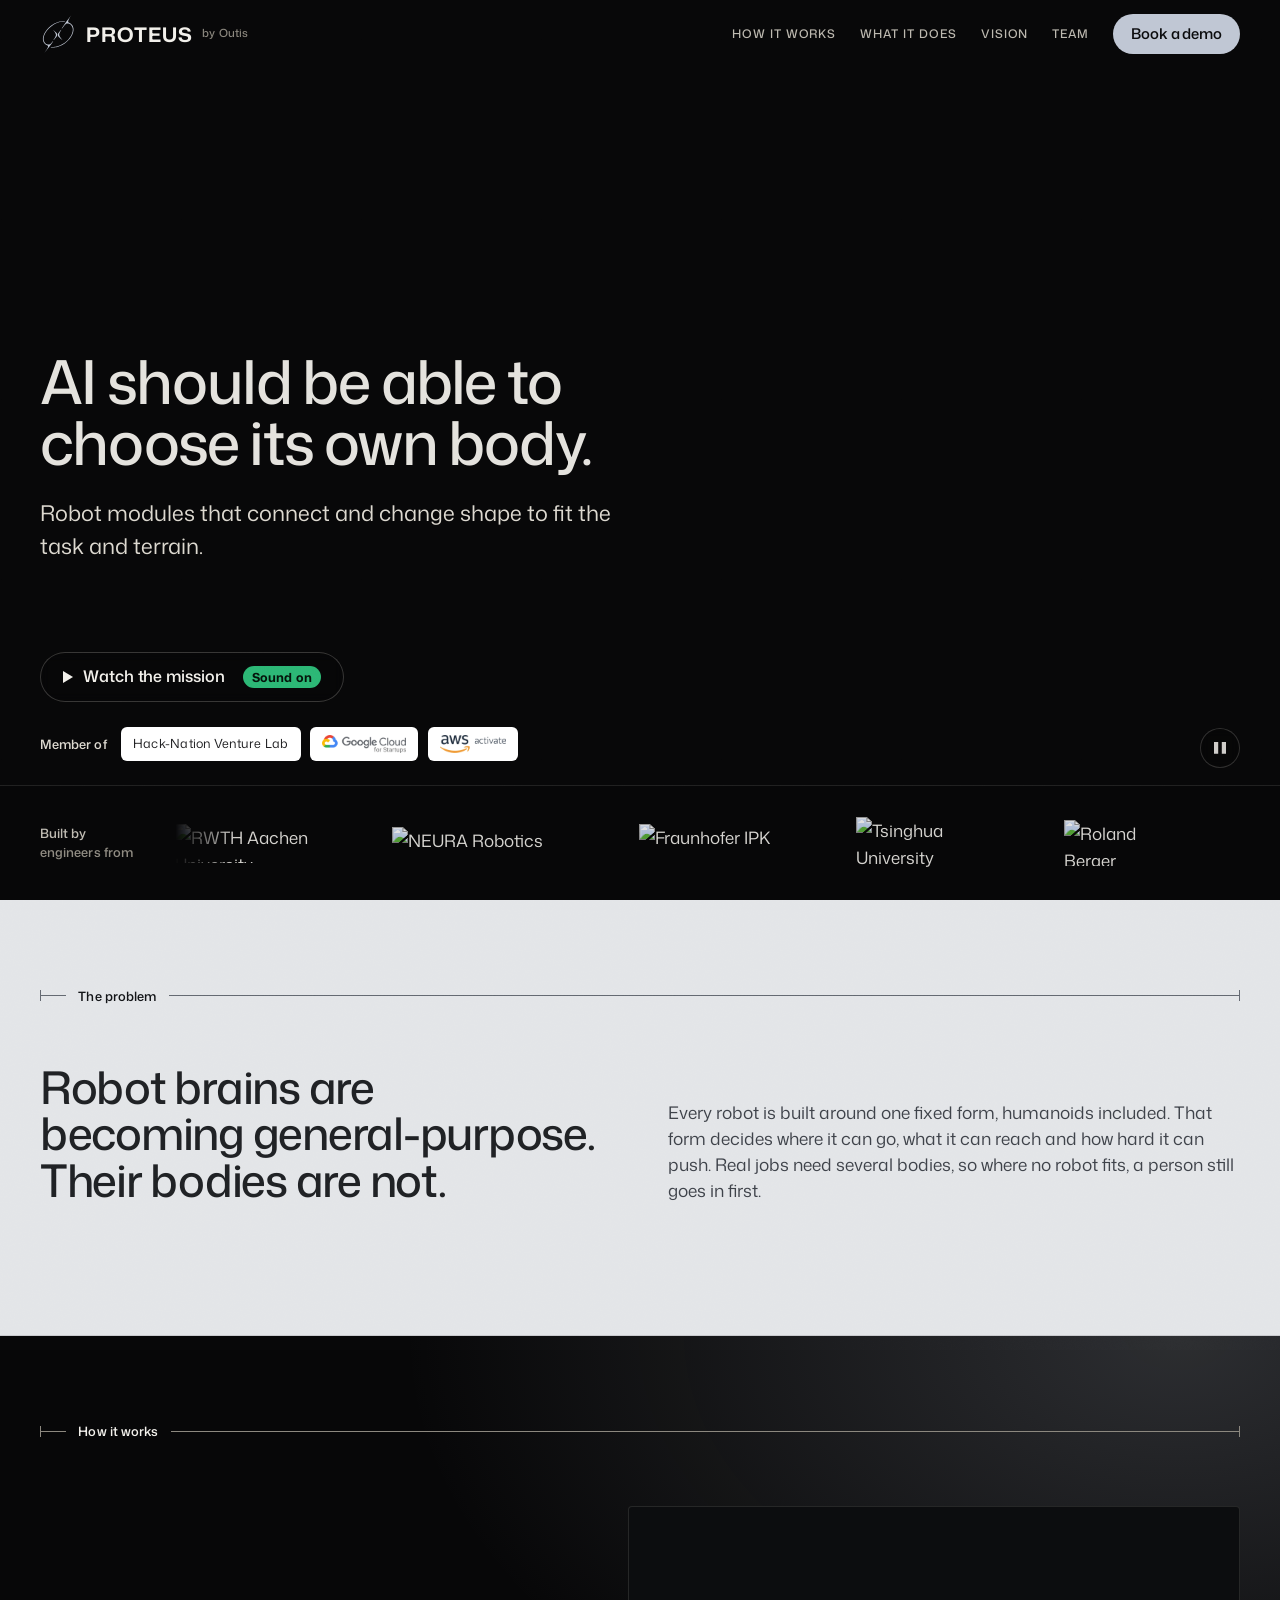
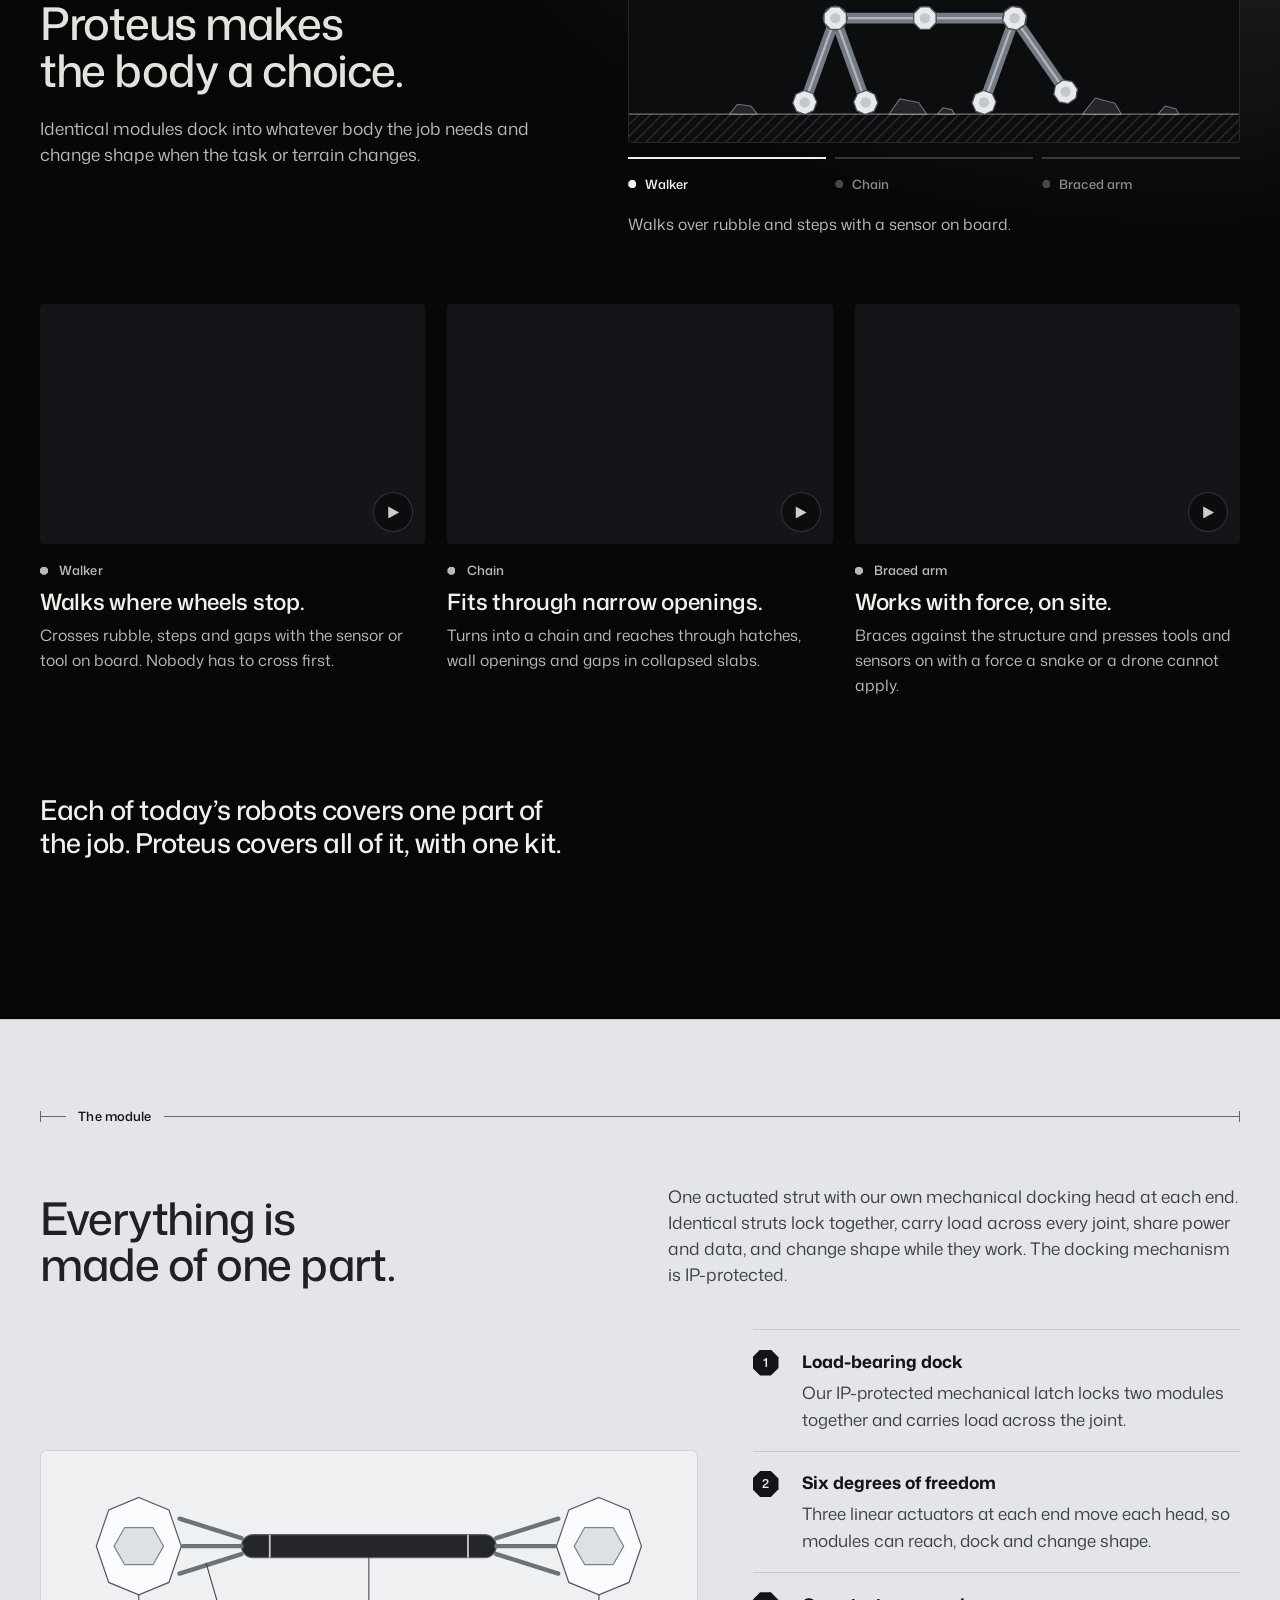
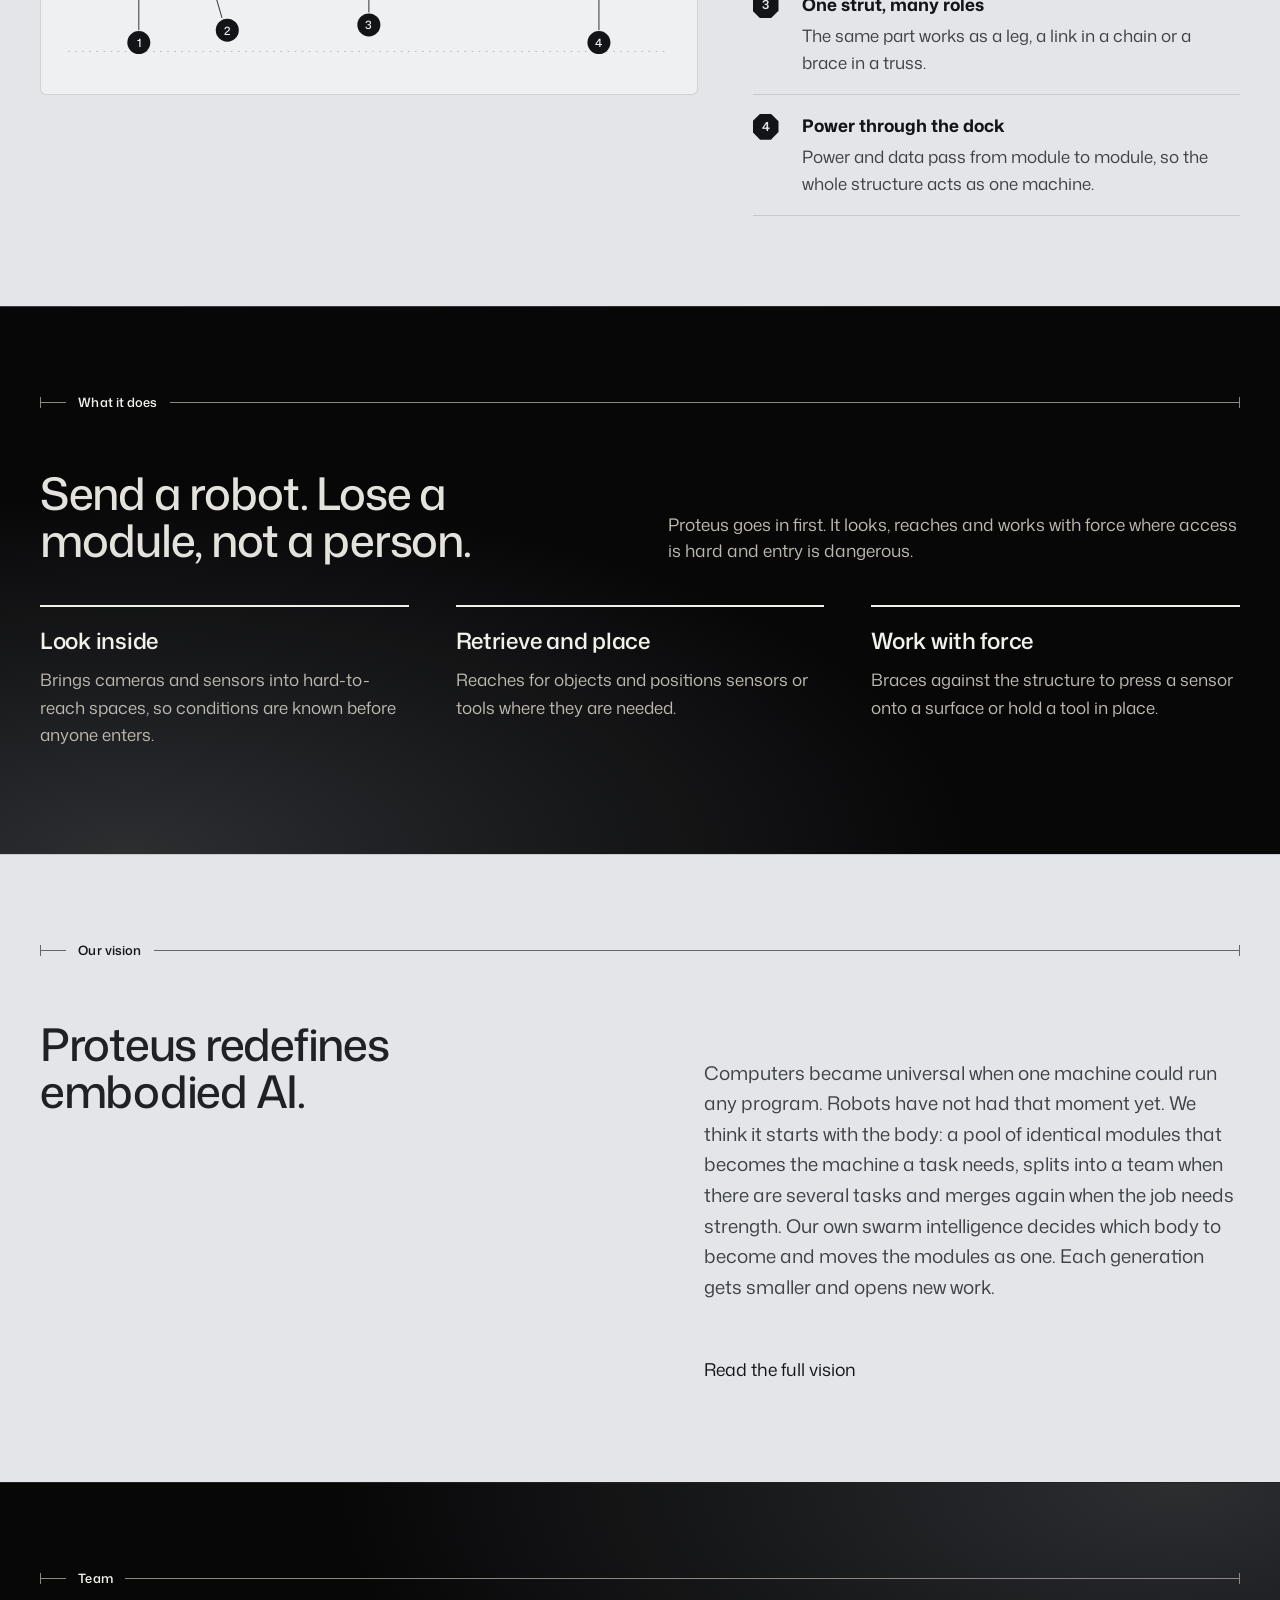
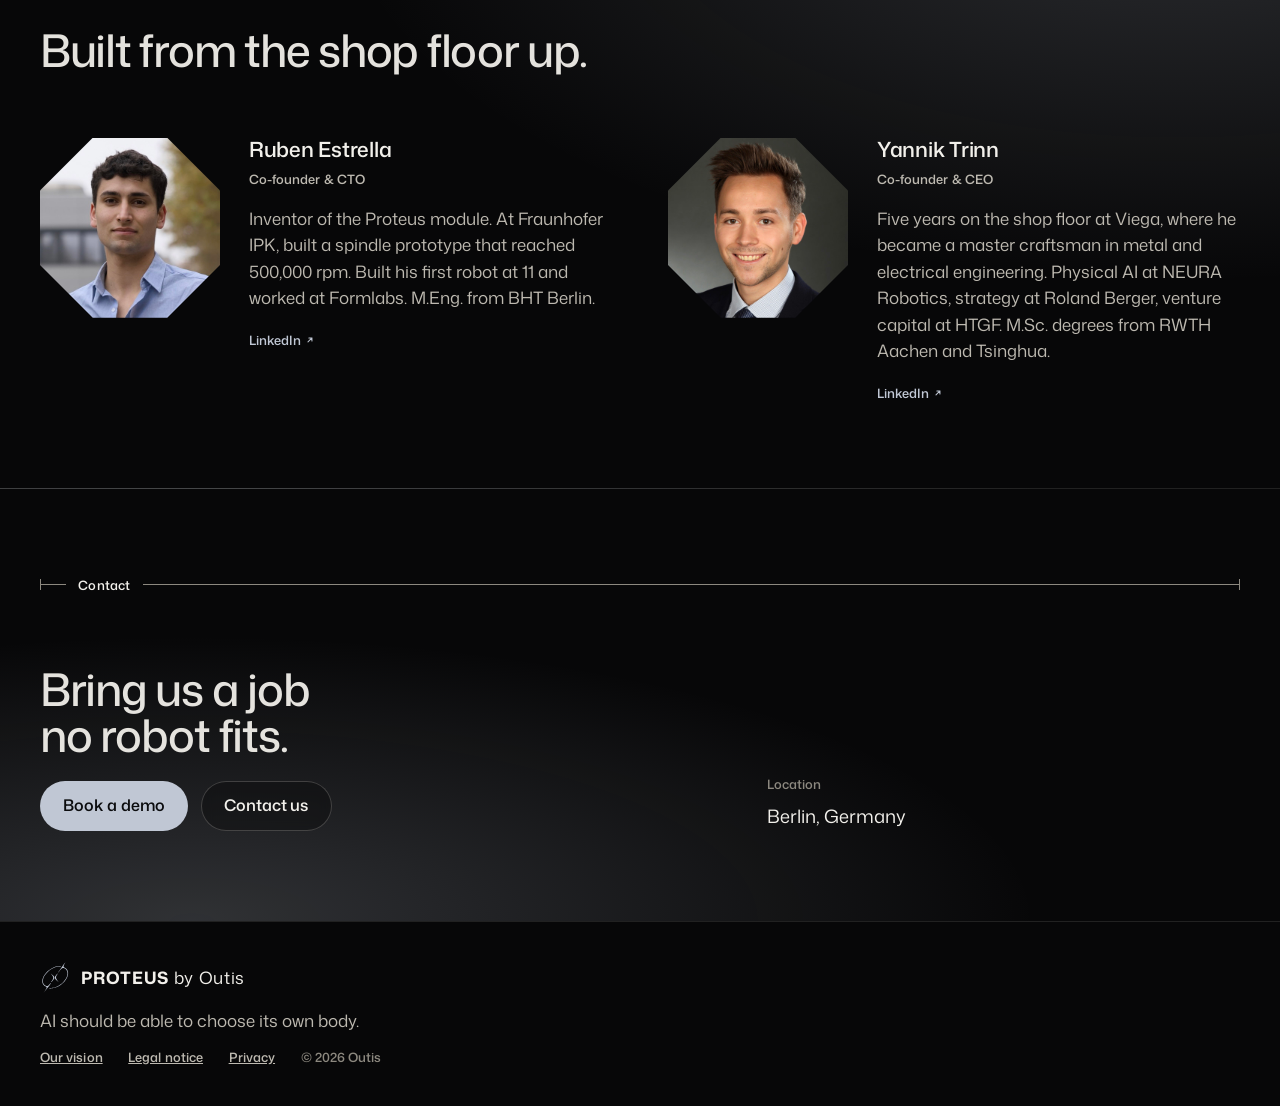
==== index.html @ 167e0a3a "Hero: "Member of" row with Hack-Nation Venture Lab, Google for Startups Cloud and AWS Activate Sits " ====
<!doctype html>
<html lang="en">
<head>
<meta charset="utf-8">
<meta name="viewport" content="width=device-width, initial-scale=1, viewport-fit=cover">
<title>Proteus by Outis – AI should be able to choose its own body</title>
<meta name="description" content="Robot modules that connect and change shape to fit the task and terrain. Designed and built in Berlin.">

<meta name="theme-color" content="#070708">
<meta property="og:type" content="website">
<meta property="og:site_name" content="Proteus by Outis">
<meta property="og:title" content="Proteus by Outis – AI should be able to choose its own body">
<meta property="og:description" content="Robot modules that connect and change shape to fit the task and terrain. Designed and built in Berlin.">
<link rel="canonical" href="https://outis-robotics.com/">
<meta property="og:url" content="https://outis-robotics.com/">
<meta property="og:image" content="https://outis-robotics.com/assets/img/og.jpg?v=9">
<meta property="og:image:width" content="1200">
<meta property="og:image:height" content="630">
<meta property="og:image:alt" content="Proteus by Outis: AI should be able to choose its own body. Robot modules that connect and change shape to fit the task and terrain.">
<meta name="twitter:card" content="summary_large_image">
<link rel="icon" href="assets/img/favicon.svg" type="image/svg+xml">
<link rel="icon" href="assets/img/favicon-32.png" sizes="32x32" type="image/png">
<link rel="apple-touch-icon" href="assets/img/apple-touch-icon.png">
<link rel="shortcut icon" href="assets/img/favicon.ico">
<link rel="preload" href="assets/fonts/mona-sans-latin-standard-normal.woff2" as="font" type="font/woff2" crossorigin>
<link rel="preload" href="assets/media/v9-hero-1600.jpg" as="image" fetchpriority="high">
<link rel="stylesheet" href="assets/css/site.css?v=45">
<link rel="stylesheet" href="assets/css/vision.css?v=10">
<script>document.documentElement.classList.add('js');</script>
</head>
<body>
<a class="skip" href="#main">Skip to content</a>

<header class="nav" data-nav>
  <div class="wrap nav__inner">
    <a class="brand" href="#top" aria-label="Proteus by Outis, back to top">
      <svg class="brand__mark" viewBox="60 30 560 630" aria-hidden="true"><path d="M 387 282 L 381 286 L 345 332 L 340 342 L 338 349 L 338 366 L 343 379 L 349 388 L 357 397 L 378 416 L 412 442 L 387 413 L 373 393 L 363 374 L 359 361 L 359 346 L 363 332 L 372 313 L 394 280 Z M 261 280 L 286 311 L 296 327 L 304 344 L 307 357 L 306 369 L 300 386 L 286 411 L 267 439 L 269 439 L 277 436 L 317 388 L 322 380 L 327 368 L 328 352 L 326 344 L 321 334 L 310 321 Z M 453 139 L 420 139 L 419 140 L 410 140 L 409 141 L 389 143 L 355 151 L 312 167 L 276 185 L 240 208 L 219 224 L 192 248 L 164 278 L 153 292 L 136 317 L 121 345 L 108 380 L 105 397 L 104 398 L 103 415 L 102 416 L 102 429 L 103 430 L 104 445 L 112 470 L 124 490 L 141 507 L 150 513 L 176 526 L 182 533 L 183 536 L 183 546 L 177 562 L 170 573 L 167 580 L 152 602 L 151 605 L 125 640 L 142 621 L 206 543 L 230 511 L 265 460 L 265 459 L 262 461 L 254 463 L 239 482 L 220 501 L 213 506 L 198 512 L 181 512 L 165 507 L 154 501 L 145 494 L 133 481 L 126 470 L 118 451 L 115 438 L 115 432 L 114 431 L 114 410 L 115 409 L 115 401 L 116 400 L 118 386 L 126 361 L 139 333 L 151 313 L 174 282 L 200 254 L 233 225 L 275 196 L 313 176 L 355 160 L 383 153 L 388 153 L 401 150 L 419 149 L 420 148 L 443 148 Z M 551 47 L 520 86 L 518 90 L 507 103 L 478 142 L 397 259 L 408 255 L 426 230 L 447 204 L 460 191 L 475 181 L 485 178 L 500 178 L 516 183 L 530 191 L 542 201 L 553 214 L 564 233 L 571 256 L 572 271 L 573 272 L 573 282 L 572 283 L 572 293 L 571 294 L 570 306 L 562 334 L 556 349 L 545 371 L 534 389 L 511 420 L 499 434 L 478 455 L 461 470 L 440 486 L 419 500 L 398 512 L 368 526 L 330 539 L 304 545 L 292 546 L 291 547 L 283 547 L 282 548 L 270 548 L 269 549 L 236 548 L 228 553 L 224 557 L 265 558 L 266 557 L 279 557 L 280 556 L 296 555 L 307 552 L 312 552 L 352 541 L 355 539 L 360 538 L 380 530 L 407 517 L 446 493 L 478 468 L 514 432 L 528 415 L 547 388 L 559 367 L 559 365 L 561 363 L 562 359 L 568 348 L 579 317 L 579 313 L 583 298 L 583 291 L 584 290 L 584 261 L 583 260 L 583 253 L 577 231 L 570 216 L 563 205 L 546 187 L 538 181 L 508 165 L 501 155 L 500 146 L 505 127 L 519 97 L 537 67 Z" fill="currentColor" fill-rule="evenodd"/></svg>
      <span class="brand__word">Proteus</span><span class="brand__by">by Outis</span>
    </a>
    <nav class="nav__links" id="menu" aria-label="Main">
      <a href="#shift">How it works</a>
      <a href="#first-job">What it does</a>
      <a href="#vision">Vision</a>
      <a href="#team">Team</a>
    </nav>
    <a class="btn btn--accent btn--small nav__cta" href="mailto:yannik.trinn@outis-robotics.com?subject=Demo%20request%20%E2%80%93%20Proteus">Book a demo</a>
    <button class="nav__toggle" type="button" aria-expanded="false" aria-controls="menu" data-menu-toggle>
      <span class="sr">Menu</span><span class="nav__bars" aria-hidden="true"></span>
    </button>
  </div>
</header>

<main id="main">

<!-- HERO -->
<section class="hero" id="top" aria-labelledby="hero-title">
  <div class="hero__media">
    <video class="hero__video" data-hero autoplay muted loop playsinline preload="auto" poster="assets/media/v9-hero-1600.jpg" aria-label="Simulation: a heap of identical robot modules crawls apart and docks into a walker, bridges a ravine, lowers a chain through a gap into a cellar, checks a column and walks back.">
      <source src="assets/media/v9-hero-960.mp4" type="video/mp4" media="(max-width: 900px)">
      <source src="assets/media/v9-hero-1600.mp4" type="video/mp4">
    </video>
    <div class="hero__shade" aria-hidden="true"></div>
  </div>
  <div class="wrap hero__content">
    <h1 id="hero-title" class="display hero__title">AI should be able to choose its own body.</h1>
    <p class="lead hero__lead">Robot modules that connect and change shape to fit the task and terrain.</p>
    <div class="hero__actions hero__actions--film">
      <a class="btn btn--ghost" href="#film" data-play-film><span class="btn__play" aria-hidden="true"></span>Watch the mission <span class="btn__sound">Sound on</span></a>
    </div>
    <div class="hero__programs">
      <span class="hero__programs-label mono">Member of</span>
      <span class="foot__badge foot__badge--text">Hack-Nation Venture Lab</span>
      <span class="foot__badge"><img src="assets/logos/google-for-startups-cloud.png" alt="Google for Startups Cloud Program" width="446" height="96" decoding="async"></span>
      <span class="foot__badge"><img src="assets/logos/aws-activate.png" alt="AWS Activate" width="355" height="96" decoding="async"></span>
    </div>
  </div>
  <div class="hero__foot wrap">
    <button class="media-toggle media-toggle--hero" type="button" data-toggle-for="hero" aria-label="Pause background video"><span aria-hidden="true"></span></button>
  </div>
  <div class="logos" role="region" aria-labelledby="logos-title">
    <div class="wrap logos__inner">
    <p class="logos__label mono" id="logos-title">Built by<span>engineers from</span></p>
    <div class="logos__viewport">
      <ul class="logos__track">
        <li><img src="assets/logos/rwth.png" alt="RWTH Aachen University" width="355" height="96" style="--h:39px" decoding="async"></li>
        <li><img src="assets/logos/neura.png" alt="NEURA Robotics" width="519" height="96" style="--h:32px" decoding="async"></li>
        <li><img src="assets/logos/fraunhofer-ipk.png" alt="Fraunhofer IPK" width="352" height="96" style="--h:39px" decoding="async"></li>
        <li><img src="assets/logos/tsinghua.png" alt="Tsinghua University" width="245" height="96" style="--h:53px" decoding="async"></li>
        <li><img src="assets/logos/roland-berger.png" alt="Roland Berger" width="202" height="96" style="--h:46px" decoding="async"></li>
        <li><img src="assets/logos/viega.png" alt="Viega" width="235" height="96" style="--h:38px" decoding="async"></li>
        <li><img src="assets/logos/htgf.png" alt="HTGF" width="177" height="56" style="--h:26px" decoding="async"></li>
        <li><img src="assets/logos/bht.png" alt="Berliner Hochschule für Technik" width="276" height="96" style="--h:45px" decoding="async"></li>
        <li><img src="assets/logos/formlabs.png" alt="Formlabs" width="459" height="69" style="--h:26px" decoding="async"></li>
        <li><img src="assets/logos/hkust.png" alt="HKUST" width="306" height="96" style="--h:49px" decoding="async"></li>
        <li><img src="assets/logos/rwth-wzl.png" alt="WZL of RWTH Aachen University" width="520" height="73" style="--h:28px" decoding="async"></li>
      </ul>
      <ul class="logos__track" aria-hidden="true">
        <li><img src="assets/logos/rwth.png" alt="" width="355" height="96" style="--h:39px" decoding="async"></li>
        <li><img src="assets/logos/neura.png" alt="" width="519" height="96" style="--h:32px" decoding="async"></li>
        <li><img src="assets/logos/fraunhofer-ipk.png" alt="" width="352" height="96" style="--h:39px" decoding="async"></li>
        <li><img src="assets/logos/tsinghua.png" alt="" width="245" height="96" style="--h:53px" decoding="async"></li>
        <li><img src="assets/logos/roland-berger.png" alt="" width="202" height="96" style="--h:46px" decoding="async"></li>
        <li><img src="assets/logos/viega.png" alt="" width="235" height="96" style="--h:38px" decoding="async"></li>
        <li><img src="assets/logos/htgf.png" alt="" width="177" height="56" style="--h:26px" decoding="async"></li>
        <li><img src="assets/logos/bht.png" alt="" width="276" height="96" style="--h:45px" decoding="async"></li>
        <li><img src="assets/logos/formlabs.png" alt="" width="459" height="69" style="--h:26px" decoding="async"></li>
        <li><img src="assets/logos/hkust.png" alt="" width="306" height="96" style="--h:49px" decoding="async"></li>
        <li><img src="assets/logos/rwth-wzl.png" alt="" width="520" height="73" style="--h:28px" decoding="async"></li>
      </ul>
    </div>
  </div>
  </div>
</section>

<!-- PROBLEM -->
<section class="stakes paper" id="problem" aria-labelledby="stakes-title">
  <div class="wrap section-head section-head--split" data-reveal>
    <p class="section-rule"><span>The problem</span></p>
    <div>
      <h2 id="stakes-title" class="h2">Robot brains are becoming <span class="nw">general-purpose.</span><br>Their bodies are not.</h2>
    </div>
    <p class="lead">Every robot is built around one fixed form, humanoids included. That form decides where it can go, what it can reach and how hard it can push. Real jobs need several bodies, so where no robot fits, a person still goes in first.</p>
  </div>
</section>

<!-- SHIFT -->
<section class="mission" id="shift" aria-labelledby="shift-title">
  <span id="mission" aria-hidden="true"></span>
  <div class="wrap section-head shift-head">
    <p class="section-rule"><span>How it works</span></p>
    <div class="shift-head__text">
      <h2 id="shift-title" class="h2 h2--key">Proteus makes the body a choice.</h2>
      <p class="lead">Identical modules dock into whatever body the job needs and change shape when the task or terrain changes.</p>
    </div>
    <figure class="morph" data-morph aria-labelledby="morph-caption">
      <svg class="morph__svg" viewBox="0 0 680 262" role="img" aria-label="Six identical modules redrawn as a walker, a chain or a braced arm">
        <defs>
          <pattern id="morph-hatch" width="9" height="9" patternUnits="userSpaceOnUse" patternTransform="rotate(45)"><rect width="1.4" height="9" class="morph__hatchline"/></pattern>
        </defs>
        <rect class="morph__hatch" x="0" y="231" width="680" height="31" fill="url(#morph-hatch)"/>
        <path class="morph__ground" d="M0 231H680"/>
        <g class="morph__env is-on" data-env="0">
          <path class="morph__rubble" d="M112 231l9-11 15 2 7 9Z M290 231l12-17 21 4 9 13Z M344 231l6-7 10 2 3 5Z M506 231l14-18 22 6 7 12Z M590 231l8-9 12 3 3 6Z"/>
        </g>
        <g class="morph__env" data-env="1">
          <rect class="morph__mass" x="250" y="168" width="430" height="22"/>
          <rect class="morph__hatch" x="250" y="168" width="430" height="22" fill="url(#morph-hatch)"/>
          <path class="morph__edge" d="M680 168H250V190H680"/>
        </g>
        <g class="morph__env" data-env="2">
          <rect class="morph__mass" x="110" y="0" width="381" height="18"/>
          <rect class="morph__hatch" x="110" y="0" width="381" height="18" fill="url(#morph-hatch)"/>
          <rect class="morph__mass" x="461" y="18" width="30" height="213"/>
          <rect class="morph__hatch" x="461" y="18" width="30" height="213" fill="url(#morph-hatch)"/>
          <path class="morph__edge" d="M110 18H461V231 M491 0V231"/>
          <path class="morph__crack" d="M461 58l10 12-6 9 11 13-7 10 9 13"/>
          <rect class="morph__sensor" x="443" y="122" width="18" height="19" rx="2"/>
        </g>
        <g class="morph__struts" data-struts></g>
        <g class="morph__heads" data-heads></g>
      </svg>
      <figcaption>
        <div class="morph__tabs" role="group" aria-label="Choose a body">
          <button class="morph__tab" type="button" data-shape="0" aria-pressed="true">Walker</button>
          <button class="morph__tab" type="button" data-shape="1" aria-pressed="false">Chain</button>
          <button class="morph__tab" type="button" data-shape="2" aria-pressed="false">Braced arm</button>
        </div>
        <p class="morph__caption" id="morph-caption" aria-live="polite">Walks over rubble and steps with a sensor on board.</p>
      </figcaption>
    </figure>
  </div>

      <div class="wrap phases">
    <article class="phase" data-reveal>
      <div class="phase__media"><video muted loop playsinline preload="none" poster="assets/media/v8-02-rubble.jpg" data-src="assets/media/v8-02-rubble.mp4" aria-label="Simulation: the walker carries the sensor over rubble."></video><button class="media-toggle" type="button" aria-label="Play or pause"><span aria-hidden="true"></span></button></div>
      <p class="phase__tag mono">Walker</p>
      <h3 class="phase__title">Walks where wheels stop.</h3>
      <p>Crosses rubble, steps and gaps with the sensor or tool on board. Nobody has to cross first.</p>
    </article>
    <article class="phase" data-reveal>
      <div class="phase__media"><video muted loop playsinline preload="none" poster="assets/media/v8-04-gap.jpg" data-src="assets/media/v8-04-gap.mp4" aria-label="Simulation: a chain of modules lowers the sensor through a narrow gap into the cellar."></video><button class="media-toggle" type="button" aria-label="Play or pause"><span aria-hidden="true"></span></button></div>
      <p class="phase__tag mono">Chain</p>
      <h3 class="phase__title">Fits through narrow openings.</h3>
      <p>Turns into a chain and reaches through hatches, wall openings and gaps in collapsed slabs.</p>
    </article>
    <article class="phase" data-reveal>
      <div class="phase__media"><video muted loop playsinline preload="none" poster="assets/media/v8-05-column.jpg" data-src="assets/media/v8-05-column.mp4" aria-label="Simulation: the chain braces into a triangle and presses the sensor onto a cracked column."></video><button class="media-toggle" type="button" aria-label="Play or pause"><span aria-hidden="true"></span></button></div>
      <p class="phase__tag mono">Braced arm</p>
      <h3 class="phase__title">Works with force, on site.</h3>
      <p>Braces against the structure and presses tools and sensors on with a force a snake or a drone cannot apply.</p>
    </article>
  </div>

  <div class="wrap shift__matrix" data-reveal>
    <p class="matrix__claim">Each of today’s robots covers one part of the job. Proteus covers all of it, with one kit.</p>
  </div>
</section>

<!-- MODULE -->
<section class="module paper" id="module" aria-labelledby="module-title">
  <div class="wrap section-head section-head--split" data-reveal>
    <p class="section-rule"><span>The module</span></p>
    <div>
      <h2 id="module-title" class="h2">Everything is made of one part.</h2>
    </div>
    <p class="lead">One actuated strut with our own mechanical docking head at each end. Identical struts lock together, carry load across every joint, share power and data, and change shape while they work. The docking mechanism is <span class="nw">IP-protected.</span></p>
  </div>
  <div class="wrap module__grid">
    <figure class="drawing" data-reveal>
      <svg class="drawing__svg" viewBox="40 104 680 214" role="img" aria-labelledby="drawing-title">
        <title id="drawing-title">Side view of one Proteus module: a slim strut with a docking head at each end, three linear actuators per end, numbered callouts 1 to 4.</title>
        <defs>
          <marker id="arr" viewBox="0 0 10 10" refX="5" refY="5" markerWidth="7" markerHeight="7" orient="auto-start-reverse"><path d="M0 1 9 5 0 9z" fill="currentColor"/></marker>
        </defs>
        <g class="dw-grid" aria-hidden="true">
          <path d="M40 300H720"/>
        </g>
        <!-- strut -->
        <g class="dw-strut">
          <rect x="236" y="168" width="288" height="26" rx="13"/>
          <path class="dw-ring" d="M268 168v26M492 168v26"/>
        </g>
        <!-- actuators left -->
        <g class="dw-act">
          <path d="M236 172 166 150M236 190 166 212M236 181 170 181"/>
          <path d="M524 172 594 150M524 190 594 212M524 181 590 181"/>
        </g>
        <!-- heads -->
        <g class="dw-head">
          <path d="M120 126 154 140 168 181 154 222 120 236 86 222 72 181 86 140z"/>
          <path class="dw-face" d="M104 160h32l12 21-12 21h-32l-12-21z"/>
          <path d="M640 126 674 140 688 181 674 222 640 236 606 222 592 181 606 140z"/>
          <path class="dw-face" d="M624 160h32l12 21-12 21h-32l-12-21z"/>
        </g>
        <!-- callouts -->
        <g class="dw-call">
          <path d="M120 236v40"/><circle cx="120" cy="290" r="13"/><text x="120" y="295" text-anchor="middle">1</text>
          <path d="M196 200 214 262"/><circle cx="220" cy="276" r="13"/><text x="220" y="281" text-anchor="middle">2</text>
          <path d="M380 194v62"/><circle cx="380" cy="270" r="13"/><text x="380" y="275" text-anchor="middle">3</text>
          <path d="M640 236v40"/><circle cx="640" cy="290" r="13"/><text x="640" y="295" text-anchor="middle">4</text>
        </g>
      </svg>
    </figure>
    <ol class="specs" data-reveal>
      <li><b>Load-bearing dock</b><span>Our <span class="nw">IP-protected</span> mechanical latch locks two modules together and carries load across the joint.</span></li>
      <li><b>Six degrees of freedom</b><span>Three linear actuators at each end move each head, so modules can reach, dock and change shape.</span></li>
      <li><b>One strut, many roles</b><span>The same part works as a leg, a link in a chain or a brace in a truss.</span></li>
      <li><b>Power through the dock</b><span>Power and data pass from module to module, so the whole structure acts as one machine.</span></li>
    </ol>
  </div>
</section>

<!-- FIRST JOB -->
<section class="firstjob" id="first-job" aria-labelledby="fj-title">
  <span id="market" aria-hidden="true"></span>
  <div class="wrap section-head section-head--split" data-reveal>
    <p class="section-rule"><span>What it does</span></p>
    <div>
      <h2 id="fj-title" class="h2">Send a robot. Lose a module, not a person.</h2>
    </div>
    <p class="lead">Proteus goes in first. It looks, reaches and works with force where access is hard and entry is dangerous.</p>
  </div>
  <div class="wrap theaters__grid">
    <article class="theater" data-reveal>
      <h3 class="h3">Look inside</h3>
      <p>Brings cameras and sensors into hard-to-reach spaces, so conditions are known before anyone enters.</p>
    </article>
    <article class="theater" data-reveal>
      <h3 class="h3">Retrieve and place</h3>
      <p>Reaches for objects and positions sensors or tools where they are needed.</p>
    </article>
    <article class="theater" data-reveal>
      <h3 class="h3">Work with force</h3>
      <p>Braces against the structure to press a sensor onto a surface or hold a tool in place.</p>
    </article>
  </div>

</section>

<!-- VISION -->
<section class="vision vision-teaser paper" id="vision" aria-labelledby="vision-title">
  <span id="progress" aria-hidden="true"></span>
  <div class="wrap vision-teaser__layout">
    <p class="section-rule"><span>Our vision</span></p>
    <div data-reveal>
      <h2 id="vision-title" class="h2 vision-teaser__title">Proteus redefines embodied AI.</h2>
    </div>
    <div class="vision-teaser__copy" data-reveal>
      <p class="vision-thesis__p">Computers became universal when one machine could run any program. Robots have not had that moment yet. We think it starts with the body: a pool of identical modules that becomes the machine a task needs, splits into a team when there are several tasks and merges again when the job needs strength. Our own swarm intelligence decides which body to become and moves the modules as one. Each generation gets smaller and opens new work.</p>
      <a class="link vision-teaser__link" href="vision/">Read the full vision</a>
    </div>
  </div>
</section>

<!-- TEAM -->
<section class="team" id="team" aria-labelledby="team-title">
  <div class="wrap section-head" data-reveal>
    <p class="section-rule"><span>Team</span></p>
    <h2 id="team-title" class="h2">Built from the shop floor up.</h2>
  </div>
  <div class="wrap team__grid">
    <article class="person" data-reveal>
      <img class="person__photo" src="assets/img/team/ruben.jpg?v=3" alt="Portrait of Ruben Estrella" width="480" height="480" loading="lazy" decoding="async">
      <div class="person__text">
        <h3 class="person__name">Ruben Estrella</h3>
        <p class="person__role mono">Co-founder &amp; CTO</p>
        <p>Inventor of the Proteus module. At Fraunhofer IPK, built a spindle prototype that reached 500,000 rpm. Built his first robot at 11 and worked at Formlabs. M.Eng. from BHT Berlin.</p>
        <a class="link mono" href="https://www.linkedin.com/in/ruben-estrella/" target="_blank" rel="noopener">LinkedIn <svg class="icon-ext" viewBox="0 0 10 10" aria-hidden="true"><path d="M2.5 7.5 7.5 2.5M3.6 2.5h3.9v3.9"/></svg></a>
      </div>
    </article>
    <article class="person" data-reveal>
      <img class="person__photo" src="assets/img/team/yannik.jpg?v=3" alt="Portrait of Yannik Trinn" width="480" height="480" loading="lazy" decoding="async">
      <div class="person__text">
        <h3 class="person__name">Yannik Trinn</h3>
        <p class="person__role mono">Co-founder &amp; CEO</p>
        <p>Five years on the shop floor at Viega, where he became a master craftsman in metal and electrical engineering. Physical AI at NEURA Robotics, strategy at Roland Berger, venture capital at HTGF. M.Sc. degrees from RWTH Aachen and Tsinghua.</p>
        <a class="link mono" href="https://www.linkedin.com/in/yannik-trinn/" target="_blank" rel="noopener">LinkedIn <svg class="icon-ext" viewBox="0 0 10 10" aria-hidden="true"><path d="M2.5 7.5 7.5 2.5M3.6 2.5h3.9v3.9"/></svg></a>
      </div>
    </article>
  </div>
</section>

<!-- CONTACT -->
<section class="contact" id="contact" aria-labelledby="contact-title">
  <div class="wrap contact__grid" data-reveal>
    <p class="section-rule"><span>Contact</span></p>
    <div>
      <h2 id="contact-title" class="h2 contact__heading">Bring us a job no robot fits.</h2>
      <div class="hero__actions">
        <a class="btn btn--accent" href="mailto:yannik.trinn@outis-robotics.com?subject=Demo%20request%20%E2%80%93%20Proteus">Book a demo</a>
        <a class="btn btn--ghost" href="mailto:yannik.trinn@outis-robotics.com?subject=Proteus">Contact us</a>
      </div>
    </div>
    <div class="contact__meta">
      <p class="meta-label">Location</p>
      <p>Berlin, Germany</p>
    </div>
  </div>
</section>

</main>

<dialog class="film-dialog" id="film-dialog" aria-label="Film: Robots go first">
  <button class="film-dialog__close" type="button" data-film-close aria-label="Close the film"><svg viewBox="0 0 14 14" aria-hidden="true"><path d="M2 2l10 10M12 2 2 12"/></svg></button>
  <div class="film" id="film">
      <div class="film__frame">
        <video class="film__video" data-film controls playsinline preload="none" poster="assets/media/v10-film.jpg" aria-label="Film: robot modules check a collapsed building's cellar column before rescuers enter.">
          <source src="assets/media/v10-film.mp4" type="video/mp4">
        </video>
        <button class="film__play" type="button" data-film-play aria-label="Play the film with sound">
          <span class="film__icon" aria-hidden="true"></span>
          <span class="film__label"><strong>Robots go first</strong><span class="mono">The mission, with sound</span></span>
        </button>
      </div>
    </div>
</dialog>

<footer class="foot">
  <div class="wrap foot__inner">
    <p class="foot__brand"><svg class="foot__mark" viewBox="60 30 560 630" aria-hidden="true"><path d="M 387 282 L 381 286 L 345 332 L 340 342 L 338 349 L 338 366 L 343 379 L 349 388 L 357 397 L 378 416 L 412 442 L 387 413 L 373 393 L 363 374 L 359 361 L 359 346 L 363 332 L 372 313 L 394 280 Z M 261 280 L 286 311 L 296 327 L 304 344 L 307 357 L 306 369 L 300 386 L 286 411 L 267 439 L 269 439 L 277 436 L 317 388 L 322 380 L 327 368 L 328 352 L 326 344 L 321 334 L 310 321 Z M 453 139 L 420 139 L 419 140 L 410 140 L 409 141 L 389 143 L 355 151 L 312 167 L 276 185 L 240 208 L 219 224 L 192 248 L 164 278 L 153 292 L 136 317 L 121 345 L 108 380 L 105 397 L 104 398 L 103 415 L 102 416 L 102 429 L 103 430 L 104 445 L 112 470 L 124 490 L 141 507 L 150 513 L 176 526 L 182 533 L 183 536 L 183 546 L 177 562 L 170 573 L 167 580 L 152 602 L 151 605 L 125 640 L 142 621 L 206 543 L 230 511 L 265 460 L 265 459 L 262 461 L 254 463 L 239 482 L 220 501 L 213 506 L 198 512 L 181 512 L 165 507 L 154 501 L 145 494 L 133 481 L 126 470 L 118 451 L 115 438 L 115 432 L 114 431 L 114 410 L 115 409 L 115 401 L 116 400 L 118 386 L 126 361 L 139 333 L 151 313 L 174 282 L 200 254 L 233 225 L 275 196 L 313 176 L 355 160 L 383 153 L 388 153 L 401 150 L 419 149 L 420 148 L 443 148 Z M 551 47 L 520 86 L 518 90 L 507 103 L 478 142 L 397 259 L 408 255 L 426 230 L 447 204 L 460 191 L 475 181 L 485 178 L 500 178 L 516 183 L 530 191 L 542 201 L 553 214 L 564 233 L 571 256 L 572 271 L 573 272 L 573 282 L 572 283 L 572 293 L 571 294 L 570 306 L 562 334 L 556 349 L 545 371 L 534 389 L 511 420 L 499 434 L 478 455 L 461 470 L 440 486 L 419 500 L 398 512 L 368 526 L 330 539 L 304 545 L 292 546 L 291 547 L 283 547 L 282 548 L 270 548 L 269 549 L 236 548 L 228 553 L 224 557 L 265 558 L 266 557 L 279 557 L 280 556 L 296 555 L 307 552 L 312 552 L 352 541 L 355 539 L 360 538 L 380 530 L 407 517 L 446 493 L 478 468 L 514 432 L 528 415 L 547 388 L 559 367 L 559 365 L 561 363 L 562 359 L 568 348 L 579 317 L 579 313 L 583 298 L 583 291 L 584 290 L 584 261 L 583 260 L 583 253 L 577 231 L 570 216 L 563 205 L 546 187 L 538 181 L 508 165 L 501 155 L 500 146 L 505 127 L 519 97 L 537 67 Z" fill="currentColor" fill-rule="evenodd"/></svg><span><strong>PROTEUS</strong> by Outis</span></p>
    <p class="foot__meta">AI should be able to choose its own body.</p>
    <p class="foot__links mono"><a href="vision/">Our vision</a><a href="impressum.html">Legal notice</a><a href="privacy.html">Privacy</a><span>© 2026 Outis</span></p>
  </div>
</footer>

<div class="grain" aria-hidden="true"></div>
<script src="assets/js/main.js?v=12" defer></script>
</body>
</html>
---- assets/css/site.css ----
/* PROTEUS · website option 8 "ROBOTS GO FIRST" (22 Oct 2026).
   A deliberately dark, single-theme cinematic page: the film carries the story, warm ink carries the words,
   Outis silver (#c0c7d4) marks actions and our own results, signal green marks a passed check, blue marks the people we keep out.
   Evidence badges: silver = real prototype. */



@font-face {
  font-family: "Mona Sans Variable";
  font-style: normal; font-display: swap; font-weight: 200 900; font-stretch: 75% 125%;
  src: url("../fonts/mona-sans-latin-standard-normal.woff2") format("woff2-variations"), url("../fonts/mona-sans-latin-standard-normal.woff2") format("woff2");
  unicode-range: U+0000-00FF, U+0131, U+0152-0153, U+02BB-02BC, U+02C6, U+02DA, U+02DC, U+0304, U+0308, U+0329, U+2000-206F, U+20AC, U+2122, U+2191, U+2193, U+2212, U+2215, U+FEFF, U+FFFD;
}
@font-face {
  font-family: "Mona Sans Variable";
  font-style: normal; font-display: swap; font-weight: 200 900; font-stretch: 75% 125%;
  src: url("../fonts/mona-sans-latin-ext-standard-normal.woff2") format("woff2-variations");
  unicode-range: U+0100-02BA, U+02BD-02C5, U+02C7-02CC, U+02CE-02D7, U+02DD-02FF, U+0304, U+0308, U+0329, U+1D00-1DBF, U+1E00-1E9F, U+1EF2-1EFF, U+2020, U+20A0-20AB, U+20AD-20C0, U+2113, U+2C60-2C7F, U+A720-A7FF;
}
:root {
  --bg: #070708;
  --bg-2: #0c0d0f;
  --bg-3: #141519;
  --bg-4: #1c1e23;
  --line: rgba(242, 240, 235, 0.11);
  --line-2: rgba(242, 240, 235, 0.2);
  --ink: #f2f0eb;
  --ink-2: #bdb9b0;
  --ink-3: #8c887f;
  --accent: #c0c7d4;
  --accent-2: #e2e6ee;
  --accent-ink: #0b0c0e;
  --ok: #2bb673;
  --ok-glow: #4ae391;
  --ok-bg: #06140d;
  --concept: #8c93a1;
  --proto: #c0c7d4;
  --blue: #6f9bff;
  --font-display: var(--font-ui);
  --font-body: var(--font-ui);
  --font-mono: var(--font-ui);
  --fs-display: clamp(3.6rem, 1rem + 10.4vw, 11rem);
  --fs-h2: clamp(2.1rem, 1.2rem + 3.6vw, 4.6rem);
  --fs-h3: clamp(1.45rem, 1.15rem + 1.1vw, 2.2rem);
  --fs-lead: clamp(1.1rem, 1rem + 0.45vw, 1.35rem);
  --fs-body: 1.0625rem;
  --fs-mono: 0.75rem;
  --max: 1360px;
  --gutter-l: max(16px, env(safe-area-inset-left, 0px));
  --gutter-r: max(16px, env(safe-area-inset-right, 0px));
  --section: clamp(3.5rem, 2rem + 4.5vw, 6.5rem);
  --nav-h: 68px;
  color-scheme: dark;
}

*, *::before, *::after { box-sizing: border-box; }
html { scroll-behavior: smooth; scroll-padding-top: calc(var(--nav-h) + env(safe-area-inset-top, 0px)); -webkit-text-size-adjust: 100%; }
body {
  margin: 0;
  background: var(--bg);
  color: var(--ink);
  font-family: var(--font-body);
  font-size: var(--fs-body);
  line-height: 1.6;
  font-stretch: 100%;
  -webkit-font-smoothing: antialiased;
  text-rendering: optimizeLegibility;
  overflow-x: hidden;
}
body::before { content: ""; position: fixed; inset: 0 0 auto; height: env(safe-area-inset-top, 0px); z-index: 60; background: var(--bg); }
img, video { max-width: 100%; display: block; }
a { color: inherit; }
::selection { background: var(--accent); color: var(--accent-ink); }
:focus-visible { outline: 2px solid var(--accent); outline-offset: 3px; }

.wrap { width: 100%; max-width: var(--max); margin-inline: auto; padding-left: var(--gutter-l); padding-right: var(--gutter-r); }
@media (min-width: 760px) { .wrap { padding-left: max(40px, env(safe-area-inset-left, 0px)); padding-right: max(40px, env(safe-area-inset-right, 0px)); } }
.sr { position: absolute; width: 1px; height: 1px; overflow: hidden; clip: rect(0 0 0 0); clip-path: inset(50%); white-space: nowrap; margin: -1px; }
.skip { position: absolute; left: 16px; top: -60px; z-index: 100; background: var(--accent); color: var(--accent-ink); padding: 10px 14px; border-radius: 6px; font-weight: 700; text-decoration: none; }
.skip:focus { top: calc(12px + env(safe-area-inset-top, 0px)); }
.mono { font-family: var(--font-mono); font-size: var(--fs-mono); letter-spacing: 0.04em; }

/* type */
.eyebrow { font-family: var(--font-mono); font-size: 0.78rem; letter-spacing: 0.16em; text-transform: uppercase; color: var(--accent); margin: 0 0 1.1rem; }
.display { font-family: var(--font-display); font-size: var(--fs-display); font-weight: 800; font-stretch: 68%; line-height: 0.86; letter-spacing: -0.012em; margin: 0; text-wrap: balance; }
.display--sm { font-size: clamp(2.6rem, 1.1rem + 5.6vw, 6.6rem); max-width: 14ch; }
.h2 { font-size: var(--fs-h2); font-weight: 760; font-stretch: 78%; line-height: 0.98; letter-spacing: -0.005em; margin: 0 0 1.4rem; text-wrap: balance; max-width: 18ch; }
.h3 { font-size: var(--fs-h3); font-weight: 720; font-stretch: 84%; line-height: 1.08; margin: 0 0 0.8rem; text-wrap: balance; }
.lead { font-size: var(--fs-lead); line-height: 1.5; color: var(--ink-2); max-width: 52ch; margin: 0; }
p { margin: 0 0 1rem; }

/* buttons */
.btn { display: inline-flex; align-items: center; justify-content: center; gap: 0.6rem; min-height: 50px; padding: 0 1.4rem; border-radius: 999px; font-weight: 650; font-size: 1rem; text-decoration: none; border: 1px solid transparent; transition: transform .18s ease, background-color .18s ease, border-color .18s ease, color .18s ease; white-space: nowrap; cursor: pointer; }
.btn--small { min-height: 40px; padding: 0 1.05rem; font-size: 0.92rem; }
.btn--accent { background: var(--accent); color: var(--accent-ink); }
.btn--accent:hover { background: var(--accent-2); transform: translateY(-1px); }
.btn--ghost { border-color: var(--line-2); color: var(--ink); background: rgba(7, 7, 8, 0.35); backdrop-filter: blur(6px); }
.btn--ghost:hover { border-color: var(--ink); }
.btn__play { width: 0; height: 0; border-left: 10px solid currentColor; border-top: 6.5px solid transparent; border-bottom: 6.5px solid transparent; }

/* badges */
.badge { display: inline-flex; align-items: center; gap: 0.45rem; font-family: var(--font-mono); font-size: 0.68rem; font-weight: 500; letter-spacing: 0.12em; text-transform: uppercase; padding: 0.42rem 0.7rem; border-radius: 5px; background: rgba(7, 7, 8, 0.72); border: 1px solid var(--line-2); color: var(--ink); backdrop-filter: blur(6px); white-space: nowrap; }
.badge::before { content: ""; width: 7px; height: 7px; border-radius: 50%; background: currentColor; }
.badge--ok { color: var(--ok); }
.badge--concept { color: var(--concept); }
.badge--proto { color: var(--proto); }

/* nav */
.nav { position: fixed; top: env(safe-area-inset-top, 0px); left: 0; right: 0; z-index: 50; transition: background-color .25s ease, border-color .25s ease; border-bottom: 1px solid transparent; }
.nav.is-scrolled, .nav.is-open { background: rgba(7, 7, 8, 0.86); backdrop-filter: blur(12px); border-bottom-color: var(--line); }
.nav__inner { height: var(--nav-h); display: flex; align-items: center; gap: 1.5rem; }
.brand { display: inline-flex; align-items: center; gap: 0.6rem; text-decoration: none; color: var(--ink); }
.brand__mark { width: 36px; height: 40px; color: #c0c7d4; }
.brand__word { font-weight: 800; font-stretch: 80%; font-size: 1.25rem; letter-spacing: 0.06em; text-transform: uppercase; }
.brand__by { font-family: var(--font-mono); font-size: 0.7rem; color: var(--ink-3); letter-spacing: 0.06em; }
.nav__links { display: flex; gap: 1.5rem; margin-left: auto; }
.nav__links a { text-decoration: none; font-size: 0.95rem; color: var(--ink-2); }
.nav__links a:hover { color: var(--ink); }
.nav__toggle { display: none; margin-left: 0.5rem; width: 44px; height: 44px; border: 1px solid var(--line-2); border-radius: 999px; background: transparent; color: var(--ink); cursor: pointer; }
.nav__bars, .nav__bars::before, .nav__bars::after { display: block; width: 16px; height: 1.6px; background: currentColor; margin: 0 auto; position: relative; transition: transform .2s ease; }
.nav__bars::before, .nav__bars::after { content: ""; position: absolute; left: 0; }
.nav__bars::before { top: -5px; } .nav__bars::after { top: 5px; }
.nav.is-open .nav__bars { background: transparent; }
.nav.is-open .nav__bars::before { transform: translateY(5px) rotate(45deg); }
.nav.is-open .nav__bars::after { transform: translateY(-5px) rotate(-45deg); }
@media (max-width: 980px) {
  .nav__links { position: fixed; inset: calc(var(--nav-h) + env(safe-area-inset-top, 0px)) 0 auto 0; flex-direction: column; gap: 0; background: rgba(7, 7, 8, 0.97); padding: 0.5rem max(16px, env(safe-area-inset-right, 0px)) 1.5rem max(16px, env(safe-area-inset-left, 0px)); border-bottom: 1px solid var(--line); display: none; }
  .nav.is-open .nav__links { display: flex; }
  .nav__links a { padding: 0.95rem 0; border-bottom: 1px solid var(--line); font-size: 1.15rem; color: var(--ink); }
  .nav__toggle { display: inline-block; }
  .nav__cta { margin-left: auto; }
  .brand__by { display: inline; font-size: 0.62rem; }
}

/* hero */
.hero { position: relative; min-height: 100svh; display: flex; flex-direction: column; justify-content: flex-end; overflow: hidden; isolation: isolate; }
.hero__media { position: absolute; inset: 0; z-index: -1; background: #070708 url("../media/v9-hero-1600.jpg") center / cover no-repeat; }
.hero__video { width: 100%; height: 100%; object-fit: cover; object-position: 60% 50%; }
.hero__shade { position: absolute; inset: 0; background:
  linear-gradient(180deg, rgba(7, 7, 8,0.6) 0%, rgba(7, 7, 8,0) 20%, rgba(7, 7, 8,0) 42%, rgba(7, 7, 8,0.84) 82%, var(--bg) 100%),
  linear-gradient(90deg, rgba(7, 7, 8,0.78) 0%, rgba(7, 7, 8,0.3) 44%, rgba(7, 7, 8,0) 70%); }
.hero__content { padding-top: calc(var(--nav-h) + 4rem); padding-bottom: 2.2rem; }
.hero__lead { margin-top: 1.6rem; max-width: 44ch; color: #dcd8cf; }
.hero__actions { display: flex; flex-wrap: wrap; gap: 0.8rem; margin-top: 2.2rem; }
.hero__foot { display: flex; align-items: center; gap: 1rem; flex-wrap: wrap; padding-bottom: calc(1.6rem + env(safe-area-inset-bottom, 0px)); border-top: 1px solid var(--line); padding-top: 1.1rem; }
.hero__note { color: var(--ink-2); }

/* media toggles */
.media-toggle { position: absolute; right: 12px; bottom: 12px; width: 40px; height: 40px; border-radius: 50%; border: 1px solid var(--line-2); background: rgba(7, 7, 8, 0.6); backdrop-filter: blur(6px); color: var(--ink); cursor: pointer; display: grid; place-items: center; opacity: 0.85; }
.media-toggle:hover { opacity: 1; }
.media-toggle span { width: 12px; height: 12px; background: currentColor; clip-path: polygon(0 0, 35% 0, 35% 100%, 0 100%, 0 0, 65% 0, 100% 0, 100% 100%, 65% 100%, 65% 0); }
.media-toggle.is-paused span { clip-path: polygon(10% 0, 100% 50%, 10% 100%); }
.media-toggle--hero { position: static; margin-left: auto; }

/* numbers */
.numbers { border-bottom: 1px solid var(--line); background: var(--bg); }
.numbers__grid { display: grid; grid-template-columns: repeat(4, minmax(0, 1fr)); }
.num { padding: 2.4rem 1.6rem 2.6rem 0; border-right: 1px solid var(--line); min-width: 0; }
.num + .num { padding-left: 1.6rem; }
.num:last-child { border-right: 0; }
.num__value { font-size: clamp(3rem, 1.6rem + 3.6vw, 5.6rem); font-weight: 800; font-stretch: 70%; line-height: 0.9; margin: 0 0 0.6rem; color: var(--ink); }
.num__value span { font-size: 0.42em; font-stretch: 90%; margin-left: 0.12em; color: var(--accent); }
.num--zero .num__value { color: var(--ok-glow); text-shadow: 0 0 28px rgba(74, 227, 145, 0.25); }
.num__label { font-weight: 650; margin: 0 0 0.7rem; }
.num__note { color: var(--ink-3); margin: 0; line-height: 1.5; }
@media (max-width: 900px) {
  .numbers__grid { grid-template-columns: repeat(2, minmax(0, 1fr)); }
  .num { padding: 1.8rem 1rem 1.9rem 0; border-bottom: 1px solid var(--line); }
  .num + .num { padding-left: 1rem; }
  .num:nth-child(2n) { border-right: 0; }
  .num:nth-child(2n+1) { padding-left: 0; }
  .num:nth-last-child(-n+2) { border-bottom: 0; }
}

/* sections */
.section-head { padding-top: var(--section); padding-bottom: clamp(1.8rem, 1rem + 2vw, 3rem); }

/* problem */
.stakes { background: var(--bg-2); border-bottom: 1px solid var(--line); padding-bottom: var(--section); }
.stakes__grid { display: grid; grid-template-columns: repeat(3, minmax(0, 1fr)); gap: 0; border-top: 1px solid var(--line-2); }
.stake { margin: 0; padding: 2rem 1.6rem 1.8rem 0; border-right: 1px solid var(--line); min-width: 0; }
.stake + .stake { padding-left: 1.6rem; }
.stake:last-child { border-right: 0; }
.stake__value { font-size: clamp(3.4rem, 2rem + 4vw, 6.4rem); font-weight: 820; font-stretch: 66%; line-height: 0.88; margin: 0 0 1rem; color: var(--ink); }
.stake__value span { font-size: 0.4em; font-stretch: 90%; margin-left: 0.08em; color: var(--accent); }
.stake figcaption p { color: var(--ink-2); font-size: 1.05rem; max-width: 34ch; }
.stake__src { color: var(--ink-3); text-decoration: none; border-bottom: 1px solid var(--line-2); }
.stake__src:hover { color: var(--ink); border-color: var(--ink-3); }
.stakes__line { margin-top: clamp(3rem, 2rem + 3vw, 5rem); display: grid; gap: 1.2rem; }
.stakes__punch { font-size: clamp(1.9rem, 1.2rem + 2.6vw, 3.6rem); font-weight: 760; font-stretch: 76%; line-height: 1.02; margin: 0; max-width: 24ch; text-wrap: balance; }
.stakes__punch em { font-style: normal; color: var(--accent); }
.stakes__now { color: var(--ink-3); max-width: 90ch; margin: 0; line-height: 1.6; }
.stakes__now a { color: var(--ink-2); }
@media (max-width: 900px) {
  .stakes__grid { grid-template-columns: 1fr; }
  .stake, .stake + .stake { padding: 1.6rem 0; border-right: 0; border-bottom: 1px solid var(--line); }
}

/* mission */
.mission { background: var(--bg); padding-bottom: var(--section); }
.film { margin-bottom: clamp(4rem, 2rem + 6vw, 8rem); }
.film__frame { position: relative; aspect-ratio: 16 / 9; max-width: 100%; background: #000 url("../media/v10-film.jpg") center / cover no-repeat; overflow: hidden; border-radius: 6px; border: 1px solid var(--line); }
.film__video { width: 100%; height: 100%; object-fit: contain; background: #000; }
.film__play { position: absolute; inset: 0; display: flex; align-items: flex-end; justify-content: flex-start; gap: 1.2rem; padding: clamp(1rem, 0.5rem + 2vw, 2.4rem); border: 0; background: linear-gradient(180deg, rgba(7, 7, 8,0) 40%, rgba(7, 7, 8,0.78) 100%); color: var(--ink); cursor: pointer; text-align: left; font: inherit; }
.film__icon { flex: none; width: clamp(64px, 50px + 3vw, 96px); height: clamp(64px, 50px + 3vw, 96px); border-radius: 50%; background: var(--accent); display: grid; place-items: center; box-shadow: 0 0 0 10px rgba(192, 199, 212, 0.18); transition: transform .2s ease, box-shadow .2s ease; }
.film__icon::after { content: ""; margin-left: 6px; border-left: 22px solid var(--accent-ink); border-top: 14px solid transparent; border-bottom: 14px solid transparent; }
.film__play:hover .film__icon { transform: scale(1.05); box-shadow: 0 0 0 14px rgba(192, 199, 212, 0.22); }
.film__label { display: grid; gap: 0.25rem; padding-bottom: 0.4rem; }
.film__label strong { font-size: clamp(1.6rem, 1.1rem + 2vw, 3rem); font-weight: 800; font-stretch: 72%; line-height: 1; }
.film__label .mono { color: var(--ink-2); text-transform: uppercase; letter-spacing: 0.14em; }
.film.is-playing .film__play { display: none; }
.film__meta { display: flex; flex-wrap: wrap; align-items: center; gap: 0.8rem; color: var(--ink-3); margin: 1rem 0 0; }

.chapters { list-style: none; margin: 0; padding: 0; }
.chapter { width: 100%; max-width: 1560px; margin: 0 auto clamp(4rem, 2rem + 6vw, 8rem); display: grid; grid-template-columns: minmax(0, 7fr) minmax(0, 4fr); gap: clamp(1.5rem, 1rem + 2vw, 3.5rem); align-items: center; padding-right: max(40px, env(safe-area-inset-right, 0px)); }
.chapter--flip { grid-template-columns: minmax(0, 4fr) minmax(0, 7fr); padding-right: 0; padding-left: max(40px, env(safe-area-inset-left, 0px)); }
.chapter--flip .chapter__media { order: 2; }
.chapter__media { position: relative; aspect-ratio: 16 / 9; overflow: hidden; background: var(--bg-3); }
.chapter__media video { width: 100%; height: 100%; object-fit: cover; }
.chapter__media .badge { position: absolute; left: 14px; top: 14px; }
.chapter__text { position: relative; padding-block: 1rem; min-width: 0; }
.chapter__num { font-size: clamp(5rem, 3rem + 7vw, 10rem); font-weight: 800; font-stretch: 62%; line-height: 0.8; margin: 0 0 0.4rem; color: transparent; -webkit-text-stroke: 1.5px rgba(192, 199, 212, 0.75); }
.chapter__kicker { text-transform: uppercase; letter-spacing: 0.16em; color: var(--ink-3); margin-bottom: 0.7rem; }
.chapter__text > p:not([class]) { color: var(--ink-2); font-size: 1.08rem; max-width: 40ch; }
.instead { margin: 1.2rem 0 0; padding-left: 1rem; border-left: 2px solid var(--blue); color: var(--ink); font-weight: 600; max-width: 40ch; }
.instead span { display: block; color: var(--blue); font-weight: 500; text-transform: uppercase; letter-spacing: 0.16em; margin-bottom: 0.2rem; }
.lab { margin-top: 1.2rem; padding: 0.9rem 1rem; border-left: 2px solid var(--ok); background: rgba(43, 182, 115, 0.07); color: #cfe9db; line-height: 1.55; max-width: 46ch; }
.lab span { display: block; color: var(--ok); font-weight: 500; letter-spacing: 0.16em; text-transform: uppercase; margin-bottom: 0.3rem; }
.log { margin: 1.2rem 0 0; color: var(--ink-3); letter-spacing: 0.1em; }
@media (max-width: 900px) {
  .chapter, .chapter--flip { grid-template-columns: 1fr; padding-left: 0; padding-right: 0; gap: 1.2rem; }
  .chapter--flip .chapter__media { order: 0; }
  .chapter__text { padding-left: var(--gutter-l); padding-right: var(--gutter-r); }
  .chapter__num { font-size: 4.6rem; }
}

/* readout */
.readout { display: grid; grid-template-columns: minmax(0, 1.25fr) minmax(0, 1fr); gap: clamp(1.5rem, 1rem + 3vw, 4rem); align-items: center; }
.readout__panel { position: relative; overflow: hidden; background: var(--ok-bg); border: 1px solid rgba(74, 227, 145, 0.35); border-radius: 8px; padding: clamp(1.4rem, 1rem + 2vw, 2.6rem); box-shadow: 0 0 60px rgba(74, 227, 145, 0.08) inset; }
.readout__panel::after { content: ""; position: absolute; inset: 0; pointer-events: none; background: repeating-linear-gradient(180deg, rgba(74, 227, 145, 0.05) 0 2px, transparent 2px 5px); }
.readout__head { display: flex; align-items: center; gap: 0.6rem; color: rgba(74, 227, 145, 0.75); text-transform: uppercase; letter-spacing: 0.16em; margin: 0 0 1rem; }
.readout__dot { width: 9px; height: 9px; border-radius: 50%; background: var(--ok-glow); box-shadow: 0 0 12px var(--ok-glow); animation: blink 1.6s ease-in-out infinite; }
.readout__text { font-family: var(--font-mono); font-weight: 500; font-size: clamp(1.4rem, 0.8rem + 2.6vw, 3rem); line-height: 1.15; letter-spacing: 0.02em; color: var(--ok-glow); text-shadow: 0 0 18px rgba(74, 227, 145, 0.45); margin: 0; min-height: 2.3em; }
.readout__text.is-typing::after { content: "▌"; margin-left: 0.08em; animation: blink 0.9s steps(1) infinite; }
.readout__copy p:not(.h3) { color: var(--ink-2); max-width: 44ch; }
@keyframes blink { 50% { opacity: 0.25; } }
@media (max-width: 900px) { .readout { grid-template-columns: 1fr; } }

/* why */
.why { background: var(--bg-2); border-top: 1px solid var(--line); padding-bottom: var(--section); }
.matrix-scroll { overflow-x: auto; -webkit-overflow-scrolling: touch; border: 1px solid var(--line); border-radius: 6px; background: var(--bg); }
.matrix { width: 100%; min-width: 860px; border-collapse: collapse; font-size: 0.95rem; }
.matrix th, .matrix td { padding: 1rem 0.9rem; border-bottom: 1px solid var(--line); text-align: left; vertical-align: middle; }
.matrix tbody tr:last-child th, .matrix tbody tr:last-child td { border-bottom: 0; }
.matrix thead th { font-family: var(--font-mono); font-size: 0.72rem; font-weight: 500; letter-spacing: 0.12em; text-transform: uppercase; color: var(--ink-3); }
.matrix tbody th { font-weight: 650; color: var(--ink); width: 24%; }
.matrix .is-us { background: rgba(192, 199, 212, 0.08); }
.matrix thead .is-us { color: var(--accent); }
.cap { display: inline-flex; align-items: center; gap: 0.55rem; color: var(--ink-2); line-height: 1.3; }
.cap::before { content: ""; flex: none; width: 12px; height: 12px; border-radius: 50%; border: 1.5px solid currentColor; }
.cap--yes { color: var(--ink); }
.cap--yes::before { background: var(--ok); border-color: var(--ok); }
.is-us .cap--yes::before { background: var(--accent); border-color: var(--accent); }
.cap--part::before { border-color: var(--concept); background: linear-gradient(90deg, var(--concept) 50%, transparent 50%); }
.cap--no { color: var(--ink-3); }
.cap--no::before { border-color: #5a5750; }
.cap--none { color: var(--ink-3); }
.cap--none::before { border-style: dashed; border-color: #4a4842; }
.matrix__note { color: var(--ink-3); margin: 1rem 0 0; max-width: 110ch; }
.matrix__hint { display: none; color: var(--ink-3); margin: 0.6rem 0 0; }
@media (max-width: 900px) { .matrix__hint { display: block; } }

.fleet { margin-top: clamp(4rem, 2rem + 5vw, 7rem); }
.fleet__head { margin-bottom: 1.8rem; }
.fleet__title { max-width: 28ch; }
.fleet__lead { color: var(--ink-2); max-width: 60ch; }
.week { display: grid; gap: 10px; }
.week__row { display: grid; grid-template-columns: 11rem repeat(7, minmax(0, 1fr)); gap: 10px; align-items: stretch; }
.week__row--head span { font-family: var(--font-mono); font-size: 0.72rem; letter-spacing: 0.14em; text-transform: uppercase; color: var(--ink-3); text-align: center; }
.week__label { display: flex; align-items: center; font-weight: 700; font-size: 1.02rem; text-align: left !important; }
.cell { min-height: 108px; border-radius: 8px; display: flex; flex-direction: column; justify-content: center; align-items: center; text-align: center; padding: 0.6rem; font-size: 0.92rem; }
.cell--idle { border: 1px dashed var(--line-2); background: repeating-linear-gradient(135deg, rgba(242,240,235,0.03) 0 8px, transparent 8px 16px); }
.cell--busy { background: var(--bg-4); color: var(--ink-2); font-family: var(--font-mono); font-size: 0.74rem; letter-spacing: 0.06em; }
.cell--on { background: var(--accent); color: var(--accent-ink); }
.cell--on b { font-weight: 750; font-size: 0.95rem; line-height: 1.15; }
.cell--on i { font-style: normal; font-family: var(--font-mono); font-size: 0.68rem; margin-top: 0.35rem; opacity: 0.8; letter-spacing: 0.04em; }
.fleet__note { color: var(--ink-3); margin-top: 1.1rem; }
.week__hint { display: none; color: var(--ink-3); margin: 0.4rem 0 0; }
@media (max-width: 820px) {
  .week-scroll { position: relative; overflow-x: auto; -webkit-overflow-scrolling: touch; padding-bottom: 0.6rem; scrollbar-width: thin; }
  .week { min-width: 820px; }
  .week__row { grid-template-columns: 8.5rem repeat(7, minmax(0, 1fr)); gap: 8px; }
  .cell { min-height: 96px; }
  .week__hint { display: block; }
}

/* module */
.module { background: var(--bg); border-top: 1px solid var(--line); padding-bottom: var(--section); }
.module__grid { display: grid; grid-template-columns: minmax(0, 1.35fr) minmax(0, 1fr); gap: clamp(1.5rem, 1rem + 3vw, 4rem); align-items: center; }
.drawing { margin: 0; background: var(--bg-2); border: 1px solid var(--line); border-radius: 6px; padding: clamp(0.8rem, 0.5rem + 1.5vw, 1.8rem); }
.drawing__svg { width: 100%; height: auto; display: block; color: var(--ink-3); }
.drawing__svg text { font-family: var(--font-mono); font-size: 13px; fill: var(--ink-2); letter-spacing: 0.04em; }
.dw-grid path { stroke: var(--line-2); stroke-width: 1; stroke-dasharray: 2 6; fill: none; }
.dw-dim path { stroke: var(--ink-3); stroke-width: 1; fill: none; }
.dw-strut rect { fill: #24262c; stroke: #5d6068; stroke-width: 1.2; }
.dw-ring { stroke: #c9ccd2; stroke-width: 2; }
.dw-act path { stroke: #9a9ea6; stroke-width: 5; stroke-linecap: round; }
.dw-head path { fill: #e9e7e1; stroke: #b9b6ad; stroke-width: 1.4; }
.dw-head .dw-face { fill: #d6d3cb; stroke: #a7a49b; }
.dw-call path { stroke: var(--accent); stroke-width: 1.2; fill: none; }
.dw-call circle { fill: var(--accent); }
.dw-call text { fill: var(--accent-ink) !important; font-weight: 500; font-size: 13px; }
.drawing figcaption { color: var(--ink-3); margin-top: 0.8rem; }
@media (max-width: 620px) {
  .drawing__svg text { font-size: 26px; }
  .dw-call text { font-size: 22px; }
  .dw-call circle { r: 19px; }
  .dw-dim text { display: none; }
}
.specs { list-style: none; counter-reset: spec; margin: 0; padding: 0; display: grid; gap: 0; border-top: 1px solid var(--line); }
.specs li { counter-increment: spec; display: grid; grid-template-columns: 2.2rem minmax(0, 1fr); gap: 0.2rem 0.9rem; padding: 1.1rem 0; border-bottom: 1px solid var(--line); }
.specs li::before { content: counter(spec); grid-row: span 2; width: 26px; height: 26px; border-radius: 50%; background: var(--accent); color: var(--accent-ink); font-family: var(--font-mono); font-size: 0.8rem; font-weight: 500; display: grid; place-items: center; margin-top: 0.1rem; }
.specs b { font-weight: 700; font-size: 1.08rem; }
.specs span { color: var(--ink-2); }
.ip { margin-top: clamp(2.5rem, 1.5rem + 3vw, 4rem); display: flex; flex-wrap: wrap; gap: 1rem 1.6rem; align-items: baseline; padding: 1.4rem 1.6rem; border: 1px solid var(--line-2); border-radius: 6px; background: var(--bg-2); }
.ip__badge { color: var(--accent); text-transform: uppercase; letter-spacing: 0.16em; margin: 0; }
.ip__text { color: var(--ink-2); margin: 0; max-width: 90ch; flex: 1 1 32rem; }
.ip__text strong { color: var(--ink); }
@media (max-width: 900px) { .module__grid { grid-template-columns: 1fr; } }

/* proof */
.proof { background: var(--bg-2); border-top: 1px solid var(--line); padding-bottom: var(--section); }
.proof__clips { display: grid; grid-template-columns: minmax(0, 0.8fr) minmax(0, 1fr) minmax(0, 1fr); gap: 1.2rem; align-items: start; }
.clip { margin: 0; }
.clip__media { position: relative; overflow: hidden; background: var(--bg-3); aspect-ratio: 9 / 14; border-radius: 4px; }
.clip__media--square { aspect-ratio: 1 / 1; }
.clip__media video { width: 100%; height: 100%; object-fit: cover; }
.clip__media .badge { position: absolute; left: 12px; top: 12px; }
.clip figcaption { padding-top: 0.9rem; display: grid; gap: 0.2rem; }
.clip figcaption strong { font-size: 1.1rem; font-weight: 700; }
.clip figcaption span { color: var(--ink-3); }
.proof__grid { display: grid; grid-template-columns: minmax(0, 1fr) minmax(0, 1.15fr); gap: 2rem; margin-top: clamp(3rem, 2rem + 3vw, 5rem); align-items: start; }
.stats { margin: 0; display: grid; gap: 0; border-top: 1px solid var(--line); }
.stats div { display: grid; grid-template-columns: 11rem minmax(0, 1fr); gap: 1rem; padding: 1.1rem 0; border-bottom: 1px solid var(--line); align-items: baseline; }
.stats dt { color: var(--ink-3); text-transform: uppercase; letter-spacing: 0.12em; }
.stats dd { margin: 0; font-size: clamp(1.6rem, 1.2rem + 1.4vw, 2.5rem); font-weight: 780; font-stretch: 75%; line-height: 1; }
.stats dd small { display: block; font-family: var(--font-mono); font-size: 0.74rem; font-weight: 400; color: var(--ink-2); margin-top: 0.45rem; font-stretch: 100%; letter-spacing: 0.03em; }
.proof__sheets { display: grid; grid-template-columns: 1fr 1fr; gap: 1rem; }
.sheet { display: block; text-decoration: none; background: #f4f0e7; border-radius: 4px; overflow: hidden; border: 1px solid var(--line); transition: transform .2s ease; }
.sheet:hover { transform: translateY(-2px); }
.sheet img { width: 100%; aspect-ratio: 4 / 3; object-fit: contain; object-position: 50% 50%; background: #fff; padding: 6px; }
.sheet span { display: block; padding: 0.7rem 0.8rem; color: #2a2823; background: #ebe5d8; }
.roadmap { margin-top: clamp(3rem, 2rem + 3vw, 5rem); }
.roadmap__list { list-style: none; margin: 1.4rem 0 0; padding: 0; display: grid; grid-template-columns: repeat(3, minmax(0, 1fr)); gap: 1.2rem; }
.roadmap__list li { position: relative; padding: 1.4rem 1.4rem 1.2rem; border: 1px solid var(--line); border-radius: 6px; background: var(--bg-3); }
.roadmap__list li::before { content: ""; position: absolute; left: 1.4rem; right: 1.4rem; top: 0; height: 3px; border-radius: 0 0 3px 3px; background: var(--line-2); }
.roadmap__list li.is-done::before { background: var(--proto); }
.roadmap__list li.is-next::before { background: var(--ok); }
.roadmap__list li.is-later::before { background: var(--concept); }
.roadmap__tag { text-transform: uppercase; letter-spacing: 0.14em; color: var(--ink-3); margin: 0 0 0.6rem; }
.roadmap__title { font-weight: 720; font-size: 1.2rem; font-stretch: 86%; margin: 0 0 0.6rem; }
.roadmap__list li p:last-child { color: var(--ink-2); margin: 0; font-size: 0.98rem; }
@media (max-width: 1000px) {
  .proof__clips { grid-template-columns: 1fr 1fr; }
  .clip--tall { grid-row: span 2; }
  .proof__grid { grid-template-columns: 1fr; }
  .roadmap__list { grid-template-columns: 1fr; }
}
@media (max-width: 620px) {
  .proof__clips { grid-template-columns: 1fr; }
  .clip--tall { grid-row: auto; }
  .clip__media { aspect-ratio: 4 / 5; }
  .clip__media--square { aspect-ratio: 1 / 1; }
  .stats div { grid-template-columns: 1fr; gap: 0.35rem; }
  .proof__sheets { grid-template-columns: 1fr; }
}

/* market */
.market { background: var(--bg); border-top: 1px solid var(--line); padding-bottom: var(--section); }
.targets { display: grid; grid-template-columns: repeat(3, minmax(0, 1fr)); gap: 0; border-top: 1px solid var(--line-2); border-bottom: 1px solid var(--line); margin-bottom: clamp(2.5rem, 1.5rem + 3vw, 4rem); }
.target { padding: 1.8rem 1.6rem 1.8rem 0; border-right: 1px solid var(--line); min-width: 0; }
.target + .target { padding-left: 1.6rem; }
.target:nth-child(3) { border-right: 0; }
.target__value { font-size: clamp(2.8rem, 1.6rem + 3vw, 4.8rem); font-weight: 800; font-stretch: 70%; line-height: 0.9; margin: 0 0 0.7rem; }
.target__value span { font-size: 0.5em; color: var(--ok); margin-left: 0.06em; }
.target__label { color: var(--ink-2); margin: 0; max-width: 32ch; }
.targets__note { grid-column: 1 / -1; color: var(--ink-3); margin: 0; padding: 0.9rem 0 1rem; border-top: 1px solid var(--line); }
.theaters__grid { display: grid; grid-template-columns: repeat(3, minmax(0, 1fr)); gap: 1.2rem; }
.theater { background: var(--bg-3); border: 1px solid var(--line); border-radius: 6px; padding: 1.6rem 1.6rem 1.6rem; display: flex; flex-direction: column; }
.theater--first { border-color: rgba(192, 199, 212, 0.45); background: linear-gradient(180deg, rgba(192, 199, 212, 0.08), rgba(192, 199, 212, 0) 60%), var(--bg-3); }
.theater__step { text-transform: uppercase; letter-spacing: 0.16em; color: var(--ink-3); margin: 0 0 1.2rem; }
.theater--first .theater__step { color: var(--accent); }
.theater__icon { width: 46px; height: 46px; color: var(--accent); margin-bottom: 1.2rem; }
.theater p { color: var(--ink-2); }
.ticks { list-style: none; padding: 1rem 0 0; margin: auto 0 0; border-top: 1px solid var(--line); display: grid; gap: 0.5rem; color: var(--ink-2); }
.ticks li::before { content: "→ "; color: var(--accent); }
@media (max-width: 900px) {
  .theaters__grid { grid-template-columns: 1fr; }
  .targets { grid-template-columns: 1fr; }
  .target, .target + .target { padding: 1.4rem 0; border-right: 0; border-bottom: 1px solid var(--line); }
  .target:nth-child(3) { border-bottom: 0; }
}

/* team */
.team { background: var(--bg-2); border-top: 1px solid var(--line); padding-bottom: clamp(4rem, 2rem + 4vw, 7rem); }
.team__grid { display: grid; grid-template-columns: 1fr 1fr; gap: 1.2rem; }
.person { border-top: 1px solid var(--line-2); padding-top: 1.6rem; }
.person__avatar { width: 64px; height: 64px; border-radius: 50%; display: grid; place-items: center; background: var(--bg-4); border: 1px solid var(--line-2); font-weight: 800; font-stretch: 80%; letter-spacing: 0.06em; color: var(--accent); margin-bottom: 1.2rem; }
.person p { color: var(--ink-2); max-width: 54ch; }
.person .h3 small { color: var(--ink-3); margin-left: 0.4rem; font-weight: 400; }
.link { color: var(--accent); text-decoration: none; }
.link:hover { text-decoration: underline; }
.applicant { margin-top: 3rem; color: var(--ink-2); display: flex; align-items: center; gap: 0.6rem; }
.applicant .dot { flex: none; width: 8px; height: 8px; border-radius: 50%; background: var(--accent); box-shadow: 0 0 0 4px rgba(192, 199, 212, 0.18); }
@media (max-width: 760px) { .team__grid { grid-template-columns: 1fr; gap: 2.4rem; } }

/* contact */
.contact { position: relative; overflow: hidden; background: radial-gradient(120% 120% at 15% 100%, rgba(192, 199, 212, 0.22) 0%, rgba(192, 199, 212, 0) 55%), var(--bg); border-top: 1px solid var(--line); }
.contact__inner { padding-block: var(--section); }
.contact .lead { margin-top: 1.6rem; }

/* footer */
.foot { background: var(--bg); border-top: 1px solid var(--line); padding: 2.4rem 0 calc(2.4rem + env(safe-area-inset-bottom, 0px)); }
.foot__inner { display: grid; gap: 0.8rem; }
.foot__brand { margin: 0; letter-spacing: 0.04em; }
.foot__links { margin: 0; color: var(--ink-2); }
.foot__links a, .fineprint a { color: var(--ink-2); }
.fineprint { color: var(--ink-3); margin: 0.4rem 0 0; max-width: 110ch; line-height: 1.55; }

/* legal pages */
.page { padding: calc(var(--nav-h) + 3rem) 0 4rem; min-height: 70vh; }
.page h1 { font-size: clamp(2.2rem, 1.4rem + 3vw, 3.6rem); font-weight: 780; font-stretch: 78%; margin: 0 0 1.6rem; }
.page h2 { font-size: 1.2rem; margin: 2rem 0 0.6rem; }
.page address { font-style: normal; margin: 0 0 1.1rem; }
.page p, .page address { color: var(--ink-2); max-width: 70ch; font-style: normal; }
.page .wrap { max-width: 900px; }

/* film grain */
.grain { position: fixed; inset: -50%; z-index: 40; pointer-events: none; opacity: 0.06; mix-blend-mode: overlay;
  background-image: url("data:image/svg+xml;utf8,<svg xmlns='http://www.w3.org/2000/svg' width='180' height='180'><filter id='n'><feTurbulence type='fractalNoise' baseFrequency='0.9' numOctaves='3' stitchTiles='stitch'/><feColorMatrix values='0 0 0 0 1  0 0 0 0 1  0 0 0 0 1  0 0 0 0.9 0'/></filter><rect width='100%' height='100%' filter='url(%23n)'/></svg>");
  animation: grain 0.9s steps(6) infinite; }
@keyframes grain { 0% { transform: translate(0, 0); } 20% { transform: translate(-3%, 2%); } 40% { transform: translate(2%, -3%); } 60% { transform: translate(-2%, -1%); } 80% { transform: translate(3%, 3%); } 100% { transform: translate(0, 0); } }

/* reveal */
.js [data-reveal] { opacity: 0; transform: translateY(28px); transition: opacity .8s cubic-bezier(.2,.7,.2,1), transform .8s cubic-bezier(.2,.7,.2,1); }
.js [data-reveal].is-in { opacity: 1; transform: none; }

@media (prefers-reduced-motion: reduce) {
  html { scroll-behavior: auto; }
  .grain, .readout__dot { animation: none; }
  .js [data-reveal] { opacity: 1; transform: none; transition: none; }
  .btn, .sheet, .film__icon { transition: none; }
}

/* mission profile (side section to scale) */
.profile { margin-bottom: clamp(3rem, 2rem + 3vw, 5rem); }
.profile__scroll { overflow-x: auto; -webkit-overflow-scrolling: touch; border: 1px solid var(--line); border-radius: 6px; background: var(--bg-2); }
.profile__svg { display: block; width: 100%; min-width: 860px; height: auto; }
.profile__note { color: var(--ink-3); margin: 0.9rem 0 0; }
.profile__hint { display: none; color: var(--ink-3); margin: 0.6rem 0 0; }
@media (max-width: 900px) { .profile__hint { display: block; } }
.mp-earth path { fill: #121316; }
.mp-cellar { fill: #040405; }
.mp-surface { fill: none; stroke: #4a4842; stroke-width: 2; }
.mp-wall { fill: #232327; stroke: #4a4842; stroke-width: 1; }
.mp-slab { fill: #5d5952; }
.mp-debris { fill: #36342f; }
.mp-column { fill: #8d887f; }
.mp-crack { fill: none; stroke: #070708; stroke-width: 1.5; }
.mp-truck rect, .mp-truck circle { fill: #2b2c31; }
.mp-truck .mp-window { fill: #111215; }
.mp-truck .mp-stripe { fill: var(--accent); opacity: 0.75; }
.mp-truck .mp-light { fill: var(--blue); }
.mp-people circle, .mp-people path { fill: var(--blue); }
.mp-barrier path { stroke: #bdb9b0; stroke-width: 3; }
.mp-rail-base { fill: #e9e6df; }
.mp-hatch { fill: #c8382a; }
.mp-rail { stroke: #bdb9b0; stroke-width: 1; }
.mp-path { fill: none; stroke: var(--accent); stroke-width: 3; stroke-linejoin: round; }
.mp-return { fill: none; stroke: var(--accent); stroke-width: 2; stroke-dasharray: 6 6; opacity: 0.75; stroke-linejoin: round; }
.mp-arrowhead { fill: var(--accent); }
.mp-arrowhead-ret { fill: var(--accent); opacity: 0.75; }
.mp-steps circle { fill: var(--accent); }
.mp-steps text { fill: var(--accent-ink); font: 500 12px var(--font-mono); text-anchor: middle; }
.mp-steps .mp-step-ret { fill: var(--bg-2); stroke: var(--accent); stroke-width: 2; }
.mp-steps .mp-step-ret + text { fill: var(--accent); }
.mp-labels text { fill: var(--ink-2); font: 12px var(--font-mono); letter-spacing: 0.06em; }
.mp-labels .mp-blue { fill: var(--blue); }
.mp-labels .mp-ok { fill: var(--ok-glow); }
.mp-leader { fill: none; stroke: var(--ink-3); stroke-width: 1; }
.mp-scale path { stroke: var(--ink-3); stroke-width: 1.5; }
.mp-scale text { fill: var(--ink-3); font: 11px var(--font-mono); }

/* planner studies */
.studies { margin-top: clamp(3rem, 2rem + 3vw, 5rem); }
.studies__title { margin-bottom: 1.4rem; }
.studies__grid { display: grid; grid-template-columns: repeat(2, minmax(0, 1fr)); gap: 1.2rem; }
.clip__media--wide { aspect-ratio: 16 / 9; background: #e8e8e6; }
@media (max-width: 760px) { .studies__grid { grid-template-columns: 1fr; } }

/* ===== proteus_9: light "paper" evidence sections and new components ===== */
.paper {
  --bg: #eeebe3; --bg-2: #e6e2d8; --bg-3: #f6f4ee; --bg-4: #dcd7cb;
  --line: rgba(21, 22, 26, 0.13); --line-2: rgba(21, 22, 26, 0.24);
  --ink: #15161a; --ink-2: #47443e; --ink-3: #6f6b63;
  --accent-text: #4b5363;
  background: var(--bg); color: var(--ink); color-scheme: light;
  padding-bottom: var(--section);
}
.paper .eyebrow { color: var(--accent-text); }
.paper .badge { background: rgba(246, 244, 238, 0.9); }
.paper .media-toggle { color: #f2f0eb; }
.paper a { color: inherit; }

.built { padding-top: var(--section); }
.built__head { display: grid; grid-template-columns: minmax(0, 1fr) minmax(0, 1fr); gap: 1.5rem 3rem; align-items: end; margin-bottom: clamp(2rem, 1.5rem + 2vw, 3.5rem); }
.built__head .h2 { margin: 0; }
.built__clips { display: grid; grid-template-columns: repeat(3, minmax(0, 1fr)); gap: 1.2rem; }
.built__clips .clip__media { aspect-ratio: 4 / 5; background: #1a1a1c; }
.facts { display: grid; grid-template-columns: repeat(3, minmax(0, 1fr)); margin-top: clamp(2rem, 1.5rem + 2vw, 3.5rem); border-top: 1px solid var(--line-2); }
.fact { padding: 1.4rem 1.2rem 0 0; border-right: 1px solid var(--line); min-width: 0; }
.fact + .fact { padding-left: 1.2rem; }
.fact:last-child { border-right: 0; }
.fact__v { font-size: clamp(2rem, 1.4rem + 1.8vw, 3.2rem); font-weight: 800; font-stretch: 70%; line-height: 0.95; margin: 0 0 0.4rem; }
.fact__l { color: var(--ink-2); margin: 0; font-size: 0.95rem; max-width: 26ch; }
.built__links { display: flex; flex-wrap: wrap; gap: 0.6rem 1.6rem; margin-top: 2rem; }
.built__links a { text-decoration: none; border-bottom: 1px solid var(--line-2); color: var(--ink); padding-bottom: 2px; }
.built__links a:hover { border-color: var(--ink); }
@media (max-width: 900px) {
  .built__head { grid-template-columns: 1fr; }
  .built__clips { grid-template-columns: 1fr 1fr; }
  .built__clips .clip:last-child { display: none; }
  .facts { grid-template-columns: 1fr 1fr; }
  .fact, .fact + .fact { padding: 1.2rem 0.8rem 1.2rem 0; border-right: 0; border-bottom: 1px solid var(--line); }
}
@media (max-width: 560px) { .built__clips { grid-template-columns: 1fr; } .built__clips .clip:last-child { display: block; } }

/* phases */
.phases { display: grid; grid-template-columns: repeat(3, minmax(0, 1fr)); gap: 2.4rem 1.4rem; margin-bottom: clamp(4rem, 2rem + 5vw, 7rem); }
.phase { min-width: 0; }
.phase__media { position: relative; aspect-ratio: 16 / 10; overflow: hidden; background: var(--bg-3); border-radius: 4px; margin-bottom: 1rem; }
.phase__media video { width: 100%; height: 100%; object-fit: cover; }
.phase__tag { display: flex; align-items: center; gap: 0.6rem; text-transform: uppercase; letter-spacing: 0.14em; color: var(--ink-3); margin: 0 0 0.5rem; }
.phase__tag span { display: inline-grid; place-items: center; width: 22px; height: 22px; border-radius: 50%; background: var(--accent); color: var(--accent-ink); font-weight: 500; letter-spacing: 0; }
.phase__title { font-size: 1.35rem; font-weight: 740; font-stretch: 84%; line-height: 1.1; margin: 0 0 0.5rem; }
.phase p:last-child { color: var(--ink-2); margin: 0; font-size: 0.98rem; max-width: 38ch; }
@media (max-width: 860px) { .phases { grid-template-columns: 1fr; } }
@media (max-width: 600px) { .phases { grid-template-columns: 1fr; } }
.shift__matrix { margin-bottom: clamp(3rem, 2rem + 3vw, 5rem); }
.shift__matrix .h3 { margin-bottom: 1.2rem; }
.mission .fleet { margin-top: 0; }

/* physics */
.physics__grid { display: grid; grid-template-columns: minmax(0, 1.1fr) minmax(0, 1fr); gap: clamp(1.5rem, 1rem + 3vw, 4rem); align-items: start; }
.loadpath { margin: 0; background: var(--bg-3); border: 1px solid var(--line); border-radius: 6px; padding: clamp(1rem, 0.6rem + 1.5vw, 2rem); }
.loadpath svg { display: block; width: 100%; height: auto; }
.lp-wall path { stroke: #6f6b63; stroke-width: 2; fill: none; }
.lp-chain path, .lp-truss path { stroke: #2c2d31; stroke-width: 6; fill: none; stroke-linecap: round; stroke-linejoin: round; }
.lp-chain circle, .lp-truss circle { fill: #f6f4ee; stroke: #2c2d31; stroke-width: 3; }
.lp-chain .lp-hot { fill: #8f97a6; stroke: #4b5363; }
.lp-load { stroke: #4b5363 !important; stroke-width: 3 !important; }
.lp-ah { fill: #4b5363; }
.lp-t { font-family: var(--font-mono); font-size: 13px; letter-spacing: 0.08em; fill: #47443e; }
.loadpath figcaption { color: var(--ink-3); margin-top: 0.8rem; }
.stats--paper div { grid-template-columns: 9rem minmax(0, 1fr); }
.physics__nums .sheet { margin-top: 1.4rem; }
@media (max-width: 900px) { .physics__grid { grid-template-columns: 1fr; } }

/* first job */
.fj__grid { display: grid; grid-template-columns: minmax(0, 1.1fr) minmax(0, 1fr); gap: clamp(1.5rem, 1rem + 3vw, 4rem); align-items: start; margin-bottom: clamp(2.5rem, 1.5rem + 3vw, 4rem); }
.spec { width: 100%; border-collapse: collapse; border-top: 2px solid var(--ink); }
.spec th, .spec td { text-align: left; vertical-align: top; padding: 0.95rem 0.6rem 0.95rem 0; border-bottom: 1px solid var(--line); }
.spec th { width: 7.5rem; color: var(--ink-3); text-transform: uppercase; letter-spacing: 0.12em; font-weight: 500; }
.spec td { color: var(--ink); }
.targets--paper { grid-template-columns: 1fr 1fr; margin: 0; }
.targets--paper .target { border-bottom: 1px solid var(--line); }
.targets--paper .target:nth-child(2n) { border-right: 0; padding-left: 1.4rem; }
.targets--paper .target:nth-child(2n+1) { padding-left: 0; }
.targets--paper .target:nth-child(3) { border-right: 1px solid var(--line); }
.targets--paper .target__value span { color: var(--accent-text, var(--ok)); }
.paper .theater { background: var(--bg-3); }
.paper .theater--first { border-color: rgba(75, 83, 99, 0.45); background: linear-gradient(180deg, rgba(192, 199, 212, 0.1), rgba(192, 199, 212, 0) 60%), var(--bg-3); }
.paper .theater--first .theater__step { color: var(--accent-text); }
@media (max-width: 900px) { .fj__grid { grid-template-columns: 1fr; } }
@media (max-width: 560px) { .targets--paper { grid-template-columns: 1fr; } .targets--paper .target, .targets--paper .target:nth-child(2n) { padding-left: 0; border-right: 0; } }

/* roadmap */
.roadmap-sec { background: var(--bg); border-top: 1px solid var(--line); padding-bottom: var(--section); }
.stages { list-style: none; margin: 0 auto; display: grid; grid-template-columns: repeat(5, minmax(0, 1fr)); gap: 0; }
.stages li { position: relative; padding: 1.6rem 1.2rem 0 0; border-top: 2px solid var(--line-2); min-width: 0; }
.stages li::before { content: ""; position: absolute; top: -7px; left: 0; width: 12px; height: 12px; border-radius: 50%; background: var(--bg); border: 2px solid var(--ink-3); }
.stages li.is-done { border-top-color: var(--proto); }
.stages li.is-done::before { background: var(--proto); border-color: var(--proto); }
.stages li.is-next { border-top-color: var(--ok); }
.stages li.is-next::before { border-color: var(--ok); background: var(--ok); }
.stages__when { text-transform: uppercase; letter-spacing: 0.12em; color: var(--ink-3); margin: 0 0 0.6rem; }
.stages li.is-done .stages__when { color: var(--proto); }
.stages li.is-next .stages__when { color: var(--ok); }
.stages__what { color: var(--ink-2); margin: 0; font-size: 0.98rem; }
.gates { color: var(--ink-3); margin-top: 2.4rem; line-height: 1.7; }
.gates b { color: var(--ink); font-weight: 500; margin-right: 0.6rem; }
@media (max-width: 1000px) {
  .stages { grid-template-columns: 1fr; }
  .stages li { border-top: 0; border-left: 2px solid var(--line-2); padding: 0 0 1.6rem 1.4rem; }
  .stages li.is-done { border-left-color: var(--proto); }
  .stages li.is-next { border-left-color: var(--ok); }
  .stages li::before { top: 2px; left: -7px; }
}
.team { background: var(--bg-2); }

/* team background strip (bottom band of the hero) */
.hero__foot { padding-bottom: 1.1rem; }
.hero__content { padding-top: calc(var(--nav-h) + 2rem); }
.logos { background: rgba(7, 7, 8, 0.8); -webkit-backdrop-filter: blur(8px); backdrop-filter: blur(8px); border-top: 1px solid var(--line); }
.logos__inner { display: grid; grid-template-columns: auto minmax(0, 1fr) auto; align-items: center; gap: 1rem 2.6rem;
  padding-block: 1.5rem calc(1.5rem + env(safe-area-inset-bottom, 0px)); }
.logos__label { margin: 0; color: var(--ink); font-size: 0.82rem; text-transform: uppercase; letter-spacing: 0.16em; line-height: 1.5; }
.logos__label span { display: block; }
.logos__more { color: var(--ink-2); text-decoration: none; white-space: nowrap; }
.logos__more:hover, .logos__more:focus-visible { color: var(--accent); }
.logos__viewport { display: flex; overflow: hidden; min-width: 0;
  -webkit-mask-image: linear-gradient(90deg, transparent, #000 6%, #000 94%, transparent);
          mask-image: linear-gradient(90deg, transparent, #000 6%, #000 94%, transparent); }
.logos__track { display: flex; align-items: center; gap: 4.6rem; padding: 0.4rem 4.6rem 0.4rem 0; margin: 0; list-style: none; flex-shrink: 0;
  animation: logos-run 52s linear infinite; }
.logos__track img { display: block; height: var(--h); width: auto; max-width: none; opacity: 0.88; transition: opacity .25s; }
.logos__track img:hover { opacity: 1; }
.logos__viewport:hover .logos__track { animation-play-state: paused; }
@keyframes logos-run { to { transform: translateX(-100%); } }
@media (max-width: 760px) {
  .logos__inner { grid-template-columns: minmax(0, 1fr) auto; padding-block: 1.2rem calc(1.2rem + env(safe-area-inset-bottom, 0px)); }
  .logos__viewport { grid-column: 1 / -1; grid-row: 2; }
  .logos__track { gap: 3rem; padding-right: 3rem; animation-duration: 40s; }
  .logos__track img { height: calc(var(--h) * 0.8); }
}
@media (prefers-reduced-motion: reduce) {
  .logos__track { animation: none; flex-wrap: wrap; flex-shrink: 1; justify-content: center; row-gap: 1.6rem; padding-right: 0; }
  .logos__track[aria-hidden="true"] { display: none; }
  .logos__viewport { -webkit-mask-image: none; mask-image: none; }
}
/* keep the logo band inside the first screen on short laptop screens */
.hero .display { font-size: min(var(--fs-display), 17vh); }

/* contact: compact closing band */
.contact__inner { padding-block: clamp(3.2rem, 2rem + 3vw, 5rem); }
.contact__title { font-family: var(--font-display); font-weight: 700; font-size: clamp(1.7rem, 1.2rem + 1.6vw, 2.6rem); line-height: 1.08; letter-spacing: -0.01em; margin: 0; max-width: 24ch; text-wrap: balance; }
.contact .lead { margin-top: 1rem; font-size: 1.05rem; max-width: 56ch; }
.contact .hero__actions { margin-top: 1.4rem; }

/* flatter section heads: title left, text right */
.section-head--split { display: grid; grid-template-columns: minmax(0, 1fr) minmax(0, 1fr); gap: 1.2rem 3.5rem; align-items: end; }
.section-head--split .h2 { margin: 0; }
.section-head--split .lead { font-size: 1.08rem; }
.section-head--wide .h2 { max-width: 26ch; margin-bottom: 0; }
@media (max-width: 860px) { .section-head--split { grid-template-columns: 1fr; } }
/* the key claim of the page */
.h2--key { font-size: clamp(2.5rem, 1.3rem + 4.6vw, 5.6rem); max-width: 16ch; }
.h2--key em { font-style: normal; color: var(--accent); }
.built { padding-bottom: var(--section); }

/* Outis mark in the footer */
.foot__brand { display: flex; align-items: center; gap: 0.7rem; }
.foot__mark { width: 30px; height: 34px; color: #c0c7d4; flex: none; }

/* hero foot: only the pause control */
.hero__foot { justify-content: flex-end; border-top: 0; }
/* mission and vision */
.vision { background: var(--bg-2); border-top: 1px solid var(--line); padding-bottom: var(--section); }
.vision__title { max-width: 20ch; }
.vision__grid { display: grid; grid-template-columns: repeat(2, minmax(0, 1fr)); gap: 1.2rem; }
.vision__item { border: 1px solid var(--line); border-radius: 6px; background: var(--bg-3); padding: clamp(1.4rem, 1rem + 1.5vw, 2.2rem); min-width: 0; }
.vision__label { margin: 0 0 0.9rem; color: var(--accent); text-transform: uppercase; letter-spacing: 0.16em; }
.vision__text { margin: 0; font-size: clamp(1.2rem, 1rem + 0.8vw, 1.6rem); line-height: 1.35; color: var(--ink); max-width: 34ch; text-wrap: pretty; }
.vision__path { list-style: none; margin-top: 1.6rem; display: grid; grid-template-columns: repeat(3, minmax(0, 1fr)); gap: 1.2rem; color: var(--ink-2); }
.vision__path li { border-top: 1px solid var(--line-2); padding-top: 0.8rem; min-width: 0; }
.vision__path b { display: block; color: var(--accent); font-weight: 500; margin-bottom: 0.3rem; }
@media (max-width: 760px) { .vision__grid, .vision__path { grid-template-columns: 1fr; } .facts { grid-template-columns: 1fr; } .fact { border-right: 0; padding-left: 0 !important; } }

/* founders video: centered, moderate size, plays with sound on request */
.founders { margin: clamp(2rem, 1.4rem + 2vw, 3rem) auto 0; max-width: 600px; }
.founders__video { display: block; width: 100%; max-width: 100%; aspect-ratio: 16 / 9; height: auto; border: 1px solid var(--line); border-radius: 6px; background: #000; }
.founders__cap { margin-top: 0.7rem; text-align: center; color: var(--ink-3); font-size: 0.78rem; letter-spacing: 0.04em; }
.founders + .applicant, .wrap:has(.founders) + .applicant { margin-top: 2.4rem; }

/* film opens in a dialog */
.film-dialog { width: min(1200px, 94vw); max-width: none; max-height: none; padding: 0; border: 0; background: transparent; overflow: visible; }
.film-dialog::backdrop { background: rgba(5, 6, 8, 0.88); }
.film-dialog .film { margin: 0; }
.film-dialog__close { position: absolute; top: -3rem; right: 0; width: 2.4rem; height: 2.4rem; display: grid; place-items: center; border-radius: 50%; border: 1px solid rgba(255, 255, 255, 0.35); background: rgba(0, 0, 0, 0.3); color: #fff; font-size: 1.4rem; line-height: 1; cursor: pointer; }
.film-dialog__close:hover, .film-dialog__close:focus-visible { background: rgba(255, 255, 255, 0.14); }

/* Hero: category headline (Nov 2026) */
.hero__eyebrow { color: #dcd8cf; margin-bottom: 1.2rem; }
.hero .display.hero__title { font-size: clamp(2.5rem, 1.1rem + 4.6vw, 5.8rem); line-height: 0.92; max-width: 13em; }

/* Team: portraits */
.team__grid { grid-template-columns: repeat(2, minmax(0, 340px)); gap: 2.4rem 3rem; }
.person { border-top: 0; padding-top: 0; }
.person__photo { display: block; width: 100%; height: auto; aspect-ratio: 1; object-fit: cover; border-radius: 6px; background: var(--bg-4); margin-bottom: 1.4rem; }
.person__name { font-family: var(--font-display); font-size: 1.5rem; font-weight: 760; font-stretch: 85%; line-height: 1.1; margin: 0; }
.person__role { color: var(--accent); text-transform: uppercase; letter-spacing: 0.12em; font-size: 0.78rem; margin: 0.5rem 0 1rem; }
.person p:not(.person__role) { margin: 0 0 1rem; line-height: 1.55; }
@media (max-width: 760px) { .team__grid { grid-template-columns: minmax(0, 420px); } }

/* Contact */
.contact__grid { display: grid; grid-template-columns: minmax(0, 1.4fr) minmax(0, 1fr); gap: 2rem 4rem; align-items: end; padding-block: var(--section); }
.contact__heading { margin-bottom: 0; }
.contact__meta p:not(.eyebrow) { margin: 0; font-size: 1.15rem; color: var(--ink); }
@media (max-width: 760px) { .contact__grid { grid-template-columns: 1fr; align-items: start; } }

/* Footer without separators */
.foot__meta { margin: 0; color: var(--ink-2); line-height: 1.6; }
.foot__links { display: flex; flex-wrap: wrap; gap: 0.4rem 1.6rem; }
.foot__links span { color: var(--ink-3); }
.foot__programs { display: flex; flex-wrap: wrap; align-items: center; gap: 0.6rem 0.8rem; margin: 0.2rem 0 0; }
.foot__programs-label { color: var(--ink-3); margin-right: 0.2rem; }
.foot__badge { display: inline-flex; align-items: center; height: 34px; padding: 0 0.75rem; border-radius: 6px; background: #fff; }
.foot__badge img { display: block; height: 18px; width: auto; }
.foot__badge--text { font-family: var(--font-mono); font-size: 0.78rem; letter-spacing: 0.02em; color: #1d1d1f; white-space: nowrap; }
.hero__programs { display: flex; flex-wrap: wrap; align-items: center; gap: 0.6rem; margin-top: 1.6rem; }
.hero__programs-label { color: #dcd8cf; margin-right: 0.3rem; font-size: 0.8rem; }

/* Team: photo left, text right, two people across the full width */
.team__grid { grid-template-columns: repeat(2, minmax(0, 1fr)); gap: 2.4rem 3.5rem; }
.person { display: grid; grid-template-columns: 180px minmax(0, 1fr); gap: 0 1.8rem; align-items: start; }
.person__photo { width: 180px; margin-bottom: 0; }
.person__text p:last-of-type { margin-bottom: 0.9rem; }
@media (max-width: 1000px) { .team__grid { grid-template-columns: 1fr; gap: 2.6rem; } }
@media (max-width: 520px) { .person { grid-template-columns: 112px minmax(0, 1fr); gap: 0 1.1rem; } .person__photo { width: 112px; } }

/* Comparison: plain editorial table, no dots; Proteus stands out by weight and contrast */
.matrix-scroll { border: 0; border-radius: 0; background: transparent; border-top: 1px solid var(--line-2); }
.matrix thead th { font-family: var(--font-body); font-size: 0.92rem; font-weight: 600; letter-spacing: 0; text-transform: none; color: var(--ink-3); padding-top: 1.2rem; }
.matrix tbody th { font-weight: 600; color: var(--ink-2); }
.matrix th, .matrix td { padding-left: 0; padding-right: 1.2rem; }
.cap { gap: 0; }
.cap::before { display: none; }
.cap--yes { color: var(--ink-2); }
.cap--part { color: var(--ink-3); }
.cap--no, .cap--none { color: #5f5c55; }
.matrix .is-us { background: transparent; box-shadow: none; }
.matrix thead .is-us { color: var(--ink); font-weight: 700; }
.matrix td.is-us, .matrix td.is-us .cap { color: var(--ink); font-weight: 700; }

/* Portraits sit above the film grain so they keep their true colors */
.person__photo { position: relative; z-index: 45; }

/* "Sound on" hint in the hero film button */
.btn__sound { display: inline-flex; align-items: center; margin-left: 0.55rem; padding: 0.18rem 0.55rem; border-radius: 999px; background: var(--ok); color: #04130b; font-size: 0.78em; font-weight: 700; letter-spacing: 0.01em; line-height: 1.3; }

.matrix__claim { font-family: var(--font-display); font-size: clamp(1.25rem, 1rem + 0.9vw, 1.7rem); font-weight: 700; font-stretch: 85%; line-height: 1.25; color: var(--ink); max-width: 36ch; margin: 2rem 0 0; text-wrap: balance; }

/* Phones: darker shade behind the hero copy so it stays readable over bright frames */
@media (max-width: 760px) {
  .hero__shade { background: linear-gradient(180deg, rgba(7, 7, 8,0.55) 0%, rgba(7, 7, 8,0.35) 18%, rgba(7, 7, 8,0.62) 38%, rgba(7, 7, 8,0.86) 62%, var(--bg) 100%); }
  .hero__lead { color: #ece9e2; }
}

/* Hero: founder thesis under the product line */
.hero__thesis { margin: 1.1rem 0 0; font-family: var(--font-display); font-weight: 650; font-stretch: 85%; font-size: clamp(1.05rem, 0.95rem + 0.4vw, 1.3rem); color: var(--accent); letter-spacing: 0.005em; }
/* concrete example under the claim */
.matrix__example { color: var(--ink-2); max-width: 62ch; margin: 1rem 0 0; font-size: 1.05rem; line-height: 1.6; }

/* Hero copy sits higher in the frame now that the logo strip is gone */
.hero__content { padding-bottom: clamp(1.4rem, 2.5vh, 2.4rem); }
@media (max-width: 760px) { .hero__content { padding-bottom: clamp(1.6rem, 4vh, 3rem); } }

/* Hero buttons sit a bit lower, with more air under the subline */
.hero .hero__actions { margin-top: clamp(2.6rem, 2rem + 2.2vw, 4rem); }

/* Hero: only the film button, sitting low and close to the logo strip */
.hero .hero__actions--film { margin-top: clamp(3.4rem, 2.4rem + 4vw, 6.5rem); }
.hero__content { padding-bottom: 0.2rem; }
.hero__foot { margin-top: -3.4rem; pointer-events: none; }
.hero__foot > * { pointer-events: auto; }
@media (max-width: 760px) { .hero .hero__actions--film { margin-top: 2.4rem; } .hero__content { padding-bottom: 0.2rem; } }

/* ===== Identity pass (Nov 2026): one family across its width axis, drawing-style section rules,
   dark and concrete sections in turn, the docking-head octagon as the recurring shape ===== */
:root { --oct: polygon(29.3% 0, 70.7% 0, 100% 29.3%, 100% 70.7%, 70.7% 100%, 29.3% 100%, 0 70.7%, 0 29.3%); }

/* type: headlines condensed and heavy, labels extended, body at normal width */
.h2 { font-weight: 800; font-stretch: 66%; line-height: 0.95; letter-spacing: -0.008em; max-width: 20ch; }
.h2--key em, .stakes__punch em { color: inherit; }
.stakes__punch { font-stretch: 68%; font-weight: 800; }
.h3 { font-stretch: 78%; }
.mono, .eyebrow, .phase__tag, .person__role, .logos__label, .brand__by, .meta-label, .section-rule {
  font-family: var(--font-body); font-stretch: 125%; font-weight: 600; letter-spacing: 0.01em; text-transform: none; }
.eyebrow { font-size: 0.8rem; }
.logos__label { font-size: 0.8rem; color: var(--ink-2); }
.logos__label span { color: var(--ink-3); }
.person__role { font-size: 0.8rem; }
.brand__by { font-weight: 500; }

/* section rule: a dimension line that names each part of the page */
.section-rule { grid-column: 1 / -1; display: flex; align-items: center; gap: 0.8rem; margin: 0 0 clamp(1.8rem, 1.2rem + 1.8vw, 3rem);
  font-size: 0.8rem; line-height: 1; color: var(--ink-3); }
.section-rule span { color: var(--ink); white-space: nowrap; }
.section-rule::before, .section-rule::after { content: ""; height: 11px; background: linear-gradient(currentColor, currentColor) 0 50% / 100% 1px no-repeat; }
.section-rule::before { flex: 0 0 1.6rem; border-left: 1px solid currentColor; }
.section-rule::after { flex: 1 1 auto; border-right: 1px solid currentColor; }
.vision-teaser__layout .section-rule { margin-bottom: 0; }
.meta-label { font-size: 0.8rem; color: var(--ink-3); }
.contact__meta p.meta-label { font-size: 0.8rem; color: var(--ink-3); margin: 0 0 0.45rem; }

/* light sections: cool concrete instead of warm paper */
.paper {
  --bg: #e3e5e8; --bg-2: #d9dce0; --bg-3: #eef0f2; --bg-4: #cfd3d8;
  --line: rgba(18, 20, 23, 0.13); --line-2: rgba(18, 20, 23, 0.26);
  --ink: #121417; --ink-2: #3d4148; --ink-3: #62676f;
  --accent-text: #3b4250;
}
.paper .section-rule { color: var(--ink-3); }
.paper .person__role { color: var(--accent-text); }
.team.paper { background: var(--bg); }
.paper .drawing { background: var(--bg-3); }
.paper .dw-head path { fill: #fafbfc; stroke: #555a62; }
.paper .dw-head .dw-face { fill: #dde0e4; stroke: #80858d; }
.paper .dw-act path { stroke: #6c717a; }
.paper .dw-call path { stroke: var(--ink-2); }
.paper .dw-call circle { fill: var(--ink); }
.paper .dw-call text { fill: #f2f3f5 !important; }
.specs li::before { border-radius: 0; clip-path: var(--oct); background: var(--ink); color: var(--bg); font-family: var(--font-body); font-stretch: 110%; font-weight: 700; font-size: 0.78rem; }

/* what it does: open columns under a heavy rule instead of cards */
.theaters__grid { gap: 2.2rem clamp(1.5rem, 1rem + 2.4vw, 3.4rem); }
.theater, .paper .theater { background: none; border: 0; border-top: 2px solid var(--ink); border-radius: 0; padding: 1.3rem 0 0; }

/* octagon: the docking head as the recurring shape */
.person__photo { border-radius: 0; clip-path: var(--oct); }
.phase__tag { color: var(--ink-2); gap: 0.7rem; }
.phase__tag span { width: 24px; height: 24px; border-radius: 0; clip-path: var(--oct); background: var(--ink); color: var(--bg); font-weight: 700; font-stretch: 110%; }

/* nav: the section you are in is marked */
.nav__links a { position: relative; }
.nav__links a::before { content: ""; position: absolute; left: -0.95rem; top: 50%; width: 7px; height: 7px; margin-top: -3.5px; background: currentColor; clip-path: var(--oct);
  opacity: 0; transform: scale(0.3); transition: opacity .2s ease, transform .2s ease; }
.nav__links a.is-active { color: var(--ink); }
.nav__links a.is-active::before { opacity: 1; transform: none; }
@media (max-width: 980px) { .nav__links a::before { left: auto; right: 0.2rem; } }

/* one motion moment per page: the shape-shifter. Sections no longer fade in. */
.js [data-reveal], .js [data-reveal].is-in { opacity: 1; transform: none; transition: none; }

/* how it works: text left, interactive shape-shifter right */
.shift-head { display: grid; grid-template-columns: minmax(0, 0.92fr) minmax(0, 1.08fr); gap: 1.6rem clamp(2rem, 1rem + 4vw, 5.5rem); align-items: center; }
.shift-head .h2--key { font-size: var(--fs-h2); max-width: 15ch; }
.shift-head .lead { font-size: 1.08rem; }
.morph { margin: 0; min-width: 0; }
.morph__svg { display: block; width: 100%; height: auto; background: var(--bg-2); border: 1px solid var(--line); border-radius: 4px; }
.morph__hatchline { fill: rgba(242, 240, 235, 0.15); }
.morph__ground { fill: none; stroke: rgba(242, 240, 235, 0.45); stroke-width: 1.5; }
.morph__rubble { fill: #24262b; stroke: rgba(242, 240, 235, 0.4); stroke-width: 1.2; stroke-linejoin: round; }
.morph__mass { fill: #1a1c20; }
.morph__edge { fill: none; stroke: rgba(242, 240, 235, 0.45); stroke-width: 1.5; }
.morph__crack { fill: none; stroke: rgba(242, 240, 235, 0.7); stroke-width: 1.4; stroke-linejoin: round; }
.morph__sensor { fill: var(--ok); }
.morph__env { opacity: 0; transition: opacity .6s ease; }
.morph__env.is-on { opacity: 1; }
.morph__strut { stroke: #757b85; stroke-width: 12; stroke-linecap: round; }
.morph__strut-hi { stroke: #b3b8c0; stroke-width: 2.5; stroke-linecap: round; }
.morph__head path { fill: #e7e9ec; stroke: #4d525a; stroke-width: 1.4; stroke-linejoin: round; }
.morph__head .morph__face { fill: #c3c8ce; stroke: none; }
.morph figcaption { margin-top: 0.9rem; }
.morph__tabs { display: grid; grid-template-columns: repeat(3, minmax(0, 1fr)); gap: 0.6rem; }
.morph__tab { position: relative; display: flex; align-items: center; gap: 0.55rem; min-height: 46px; margin: 0; padding: 0.7rem 0 0.35rem; border: 0; border-top: 2px solid var(--line-2); background: none; color: var(--ink-3);
  font: inherit; font-size: 0.82rem; font-stretch: 125%; font-weight: 600; letter-spacing: 0.01em; text-align: left; cursor: pointer; transition: color .2s ease, border-color .2s ease; }
.morph__tab::before { content: ""; flex: none; width: 8px; height: 8px; background: currentColor; clip-path: var(--oct); opacity: 0.5; }
.morph__tab::after { content: ""; position: absolute; left: 0; right: 0; top: -2px; height: 2px; background: var(--ink); transform: scaleX(0); transform-origin: left center; }
.morph__tab:hover { color: var(--ink-2); }
.morph__tab[aria-pressed="true"] { color: var(--ink); border-top-color: var(--ink); }
.morph__tab[aria-pressed="true"]::before { opacity: 1; }
.morph.is-cycling .morph__tab[aria-pressed="true"] { border-top-color: var(--line-2); }
.morph.is-cycling .morph__tab[aria-pressed="true"]::after { animation: morph-run var(--cycle, 4600ms) linear forwards; }
@keyframes morph-run { to { transform: scaleX(1); } }
.morph__caption { margin: 0.55rem 0 0; color: var(--ink-2); font-size: 0.98rem; min-height: 3.2em; }
@media (max-width: 900px) {
  .shift-head { grid-template-columns: minmax(0, 1fr); }
  .shift-head .h2--key { max-width: 18ch; }
}
@media (max-width: 520px) { .morph__tab { font-size: 0.74rem; gap: 0.4rem; } }
@media (prefers-reduced-motion: reduce) { .morph__env, .morph__tab { transition: none; } .morph.is-cycling .morph__tab[aria-pressed="true"]::after { animation: none; } }
/* condensed headlines can run larger; the nav stays solid over the light sections */
:root { --fs-h2: clamp(2.5rem, 1.5rem + 3.6vw, 4.8rem); }
.nav.is-scrolled, .nav.is-open { background: rgba(7, 7, 8, 0.95); }
.nav__links a[aria-current="page"]::before { opacity: 1; transform: none; }

.brand__by { white-space: nowrap; }
@media (max-width: 980px) { .nav__inner { gap: 0.7rem; } .nav__toggle { margin-left: 0; flex-shrink: 0; } .nav__cta { flex-shrink: 0; } .brand__word { font-stretch: 90%; } }


/* Type: Mona Sans (SIL OFL) for everything, set like 1X: medium, tight headlines at normal width;
   tracked small capitals for navigation and labels. Its width axis (75-125 %) stays available: one face that can change shape. */
:root {
  --font-ui: "Mona Sans Variable", "Helvetica Neue", Helvetica, Arial, sans-serif;
  --font-display: var(--font-ui); --font-body: var(--font-ui); --font-head: var(--font-ui); --font-mono: var(--font-ui);
}
body { font-stretch: 100%; }
.display, .h2, .h3, .phase__title, .person__name, .stakes__punch, .matrix__claim, .brand__word, .film__label strong, .contact__title, .page h1,
.mono, .eyebrow, .phase__tag, .person__role, .logos__label, .meta-label, .section-rule, .morph__tab, .nav__links a, .btn, .brand__by, .specs li::before, .phase__tag span {
  font-family: var(--font-ui); font-stretch: 100%; }
.display, .h2, .h3, .phase__title, .person__name, .stakes__punch, .matrix__claim, .contact__title, .page h1 { text-transform: none; }
.display, .hero .display.hero__title { font-weight: 500; font-size: clamp(2.3rem, 1.2rem + 3.2vw, 4.3rem); line-height: 1.0; letter-spacing: -0.03em; max-width: 13em; }
.h2, .shift-head .h2--key { font-weight: 500; font-size: clamp(1.9rem, 1.2rem + 2vw, 2.9rem); line-height: 1.04; letter-spacing: -0.028em; max-width: 20ch; }
.stakes__punch { font-weight: 500; font-size: clamp(1.7rem, 1.2rem + 1.6vw, 2.6rem); line-height: 1.06; letter-spacing: -0.028em; }
.h3, .phase__title { font-weight: 550; font-size: clamp(1.15rem, 1rem + 0.5vw, 1.4rem); line-height: 1.15; letter-spacing: -0.012em; }
.person__name { font-weight: 550; font-size: 1.3rem; letter-spacing: -0.012em; }
.matrix__claim { font-weight: 500; letter-spacing: -0.018em; line-height: 1.2; }
.brand__word { font-weight: 650; font-stretch: 110%; letter-spacing: 0.05em; text-transform: uppercase; }
.mono, .eyebrow, .phase__tag, .person__role, .logos__label, .meta-label, .section-rule, .morph__tab {
  font-weight: 550; font-size: 0.72rem; letter-spacing: 0.08em; text-transform: uppercase; }
.nav__links a { font-weight: 500; font-size: 0.74rem; letter-spacing: 0.08em; text-transform: uppercase; }
.btn { font-weight: 550; letter-spacing: -0.005em; text-transform: none; }
.specs li::before, .phase__tag span { font-weight: 600; letter-spacing: 0; }
.contact__meta p.meta-label { font-size: 0.72rem; }
.h2, .display, .stakes__punch { color: color-mix(in srgb, var(--ink) 94%, transparent); }
@media (max-width: 980px) { .nav__links a { font-size: 0.95rem; } }

/* Story order (Nov 2026): problem, how it works, module, what it does, vision, team, contact.
   Tones alternate light and dark so each part reads as its own block. */
.stakes.paper, .vision.paper { background: var(--bg); }
.firstjob { background: var(--bg-2); padding-bottom: var(--section); border-top: 1px solid var(--line); }
.contact.paper { background: var(--bg); padding-bottom: 0; }
.paper .btn--accent { background: var(--ink); color: var(--bg); }
.paper .btn--accent:hover { background: #2a2d33; }
.paper .btn--ghost { background: transparent; border-color: var(--line-2); color: var(--ink); -webkit-backdrop-filter: none; backdrop-filter: none; }
.paper .btn--ghost:hover { border-color: var(--ink); }
.contact__heading { max-width: 16ch; }

/* labels in sentence case; only the navigation keeps small capitals */
.section-rule, .mono, .eyebrow, .phase__tag, .person__role, .logos__label, .meta-label, .morph__tab {
  text-transform: none; letter-spacing: 0.005em; font-size: 0.8rem; }
.contact__meta p.meta-label { font-size: 0.8rem; }
.phase__tag::before { content: ""; flex: none; width: 8px; height: 8px; background: currentColor; clip-path: var(--oct); }

/* every control uses the site face (browsers give buttons and fields the system font by default) */
button, input, select, textarea { font-family: inherit; }
.nw { white-space: nowrap; }
.icon-ext { display: inline-block; width: 0.62em; height: 0.62em; margin-left: 0.15em; vertical-align: 0.05em; fill: none; stroke: currentColor; stroke-width: 1.3; stroke-linecap: round; stroke-linejoin: round; }
.film-dialog__close svg { width: 14px; height: 14px; fill: none; stroke: currentColor; stroke-width: 1.6; stroke-linecap: round; }

/* Space black: deep black lit by a soft graphite glow, like anodised metal under a single light.
   Each dark section gets the light from a different corner so neighbouring sections stay apart. */
:root { --glow: rgba(192, 199, 212, 0.2); --glow-0: rgba(192, 199, 212, 0); }
.mission { background: radial-gradient(110% 70% at 92% 0%, var(--glow) 0%, var(--glow-0) 55%), var(--bg); }
.firstjob { background: radial-gradient(120% 120% at 10% 100%, var(--glow) 0%, var(--glow-0) 55%), var(--bg); }
.team { background: radial-gradient(120% 120% at 92% 0%, var(--glow) 0%, var(--glow-0) 55%), var(--bg); }
.contact { background: radial-gradient(120% 120% at 15% 100%, rgba(192, 199, 212, 0.22) 0%, var(--glow-0) 55%), var(--bg); }
---- assets/css/vision.css ----
/* Vision: small homepage introduction and a focused, text-first essay. */
.vision-teaser { padding-top: var(--section); }
.vision-teaser__layout { display:grid; grid-template-columns:1.12fr 1fr; gap:clamp(2rem,5vw,6rem); align-items:start; }
.vision-teaser__title { max-width:17ch; margin-bottom:0; }
.vision-teaser__copy { padding-top:2.3rem; }
.vision-teaser__statement { font-size:clamp(1.5rem,2.5vw,2.4rem); font-weight:650; line-height:1.2; letter-spacing:-.02em; margin-bottom:1.5rem; }
.vision-teaser__link { display:inline-flex; gap:1rem; margin-top:1.75rem; font-size:1.1rem; padding-block:.5rem; }
.vision-page .nav { background:var(--bg); border-bottom:1px solid var(--line); }
.vision-page .nav__links a[aria-current="page"] { color:var(--ink); }
.essay { padding-top:calc(var(--nav-h) + clamp(3.5rem,8vw,7rem)); padding-bottom:var(--section); }
.essay__header { padding-bottom:clamp(3rem,6vw,5.5rem); }
.essay__header h1 { font-size:clamp(2.8rem,6.7vw,6.4rem); font-weight:760; font-stretch:82%; line-height:1.02; letter-spacing:-.025em; max-width:19ch; margin:0 0 2rem; text-wrap:balance; }
.essay__deck { font-size:clamp(1.16rem,2.1vw,1.65rem); line-height:1.5; color:var(--ink-2); max-width:48ch; margin-bottom:1.75rem; }
.essay__byline { color:var(--ink-2); line-height:1.9; max-width:65ch; }
.essay__layout { display:grid; grid-template-columns:minmax(170px,1fr) minmax(0,740px); gap:clamp(2rem,7vw,7rem); border-top:1px solid var(--line); padding-top:3rem; }
.essay__index { align-self:start; position:sticky; top:calc(var(--nav-h) + 2rem); }
.essay__index a { display:block; width:fit-content; padding:.55rem 0; color:var(--ink-2); font-size:.95rem; text-decoration:none; }
.essay__index a:hover { color:var(--ink); text-decoration:underline; text-underline-offset:5px; }
.essay__body { font-size:clamp(1.08rem,1.35vw,1.22rem); line-height:1.8; color:var(--ink-2); min-width:0; }
.essay__body p { margin-bottom:1.5rem; }
.essay__body h2 { color:var(--ink); font-size:clamp(1.6rem,2.8vw,2.3rem); font-stretch:88%; line-height:1.2; margin:3.5rem 0 1.35rem; letter-spacing:-.015em; scroll-margin-top:1rem; }
.essay__body .essay__thesis { color:var(--ink); font-size:1.2em; font-weight:600; line-height:1.55; }
.essay__body .essay__closing { color:var(--ink); font-size:1.25em; font-weight:550; line-height:1.5; margin-top:2.5rem; }
.essay__actions { display:flex; gap:1.5rem; align-items:center; flex-wrap:wrap; margin-top:3rem; padding-top:2rem; border-top:1px solid var(--line); }
.essay__actions .link { padding-block:.6rem; font-size:1rem; }
@media (max-width:760px) {
  .vision-teaser__layout { grid-template-columns:1fr; gap:1.5rem; }
  .vision-teaser__copy { padding-top:0; }
  .essay__layout { grid-template-columns:1fr; gap:2rem; padding-top:2rem; }
  .essay__index { position:static; display:flex; flex-wrap:wrap; column-gap:1.3rem; row-gap:.2rem; padding-bottom:1.5rem; border-bottom:1px solid var(--line); }
  .essay__index .eyebrow { flex-basis:100%; margin-bottom:.35rem; }
  .essay__body h2 { margin-top:2.5rem; }
}
@media print {
  .vision-page .nav, .vision-page .skip, .essay__index, .essay__actions, .vision-page .foot { display:none; }
  .vision-page { background:white; color:black; }
  .essay { padding:0; }
  .essay__layout { display:block; border:0; padding-top:0; }
  .essay__header h1 { font-size:32pt; }
  .essay__deck, .essay__byline, .essay__body, .essay__body h2, .essay__body .essay__thesis, .essay__body .essay__closing { color:black; }
  .essay__body { font-size:11pt; }
  .essay__body h2 { break-after:avoid; }
}
@media (max-width:420px) {
  .nav__inner { gap:.5rem; }
  .nav__cta { padding-inline:.8rem; font-size:.85rem; flex-shrink:0; }
  .nav__toggle { width:38px; margin-left:0; flex-shrink:0; }
  .brand { gap:.4rem; }
  .brand__mark { width:28px; flex-shrink:0; }
  .brand__word { font-size:1.1rem; }
}

/* v2: plan list and the closing line of the homepage teaser */
.vision-teaser__line { color:var(--ink); font-size:clamp(1.1rem,1.6vw,1.3rem); font-weight:600; line-height:1.45; max-width:44ch; margin:1.4rem 0 0; }
.essay__plan { list-style:none; counter-reset:plan; margin:0 0 2rem; padding:0; display:grid; gap:1.4rem; }
.essay__plan li { counter-increment:plan; position:relative; padding-left:3.1rem; }
.essay__plan li::before { content:counter(plan, decimal-leading-zero); position:absolute; left:0; top:.15rem; font-family:var(--font-mono); font-size:.85rem; letter-spacing:.08em; color:var(--accent); }
.essay__plan strong { display:block; color:var(--ink); font-weight:650; line-height:1.45; margin-bottom:.2rem; }
.essay__plan .essay__status { display:block; margin-top:.35rem; font-size:.78rem; letter-spacing:.14em; text-transform:uppercase; color:var(--accent); }
.vision-thesis__p { color: var(--ink-2); font-size: clamp(1.02rem, 0.95rem + 0.3vw, 1.18rem); line-height: 1.62; max-width: 60ch; margin: 0 0 1.1rem; }
/* identity pass: condensed headline, extended labels */
.essay__header h1 { font-weight: 800; font-stretch: 68%; line-height: 0.96; letter-spacing: -0.01em; }
.essay__body h2 { font-weight: 780; font-stretch: 72%; line-height: 1.05; letter-spacing: -0.005em; }
.essay__byline { font-size: 0.8rem; }
.essay__header h1, .essay__body h2 { font-family: var(--font-head); }
.essay__header h1 { font-weight: 840; font-stretch: 75%; }
.essay__body h2 { font-weight: 780; font-stretch: 82%; }
@media (max-width:380px) {
  .nav__inner { gap:.4rem; }
  .brand { gap:.35rem; }
  .brand__mark { width:26px; height:30px; }
  .brand__word { font-size:1rem; letter-spacing:.02em; }
  .brand__by { font-size:.6rem; }
  .nav__cta { padding-inline:.65rem; font-size:.8rem; }
}
@media (max-width:340px) { .brand__by { display:none; } }
.essay__header h1, .essay__body h2 { font-family: var(--font-ui); font-stretch: normal; text-transform: none; }
.essay__header h1 { font-weight: 500; letter-spacing: -0.03em; line-height: 1.0; font-size: clamp(2.5rem, 5.4vw, 5rem); }
.essay__body h2 { font-weight: 500; letter-spacing: -0.02em; line-height: 1.12; font-size: clamp(1.45rem, 2.4vw, 2rem); }
.vision-teaser .vision-thesis__p { max-width: 56ch; }
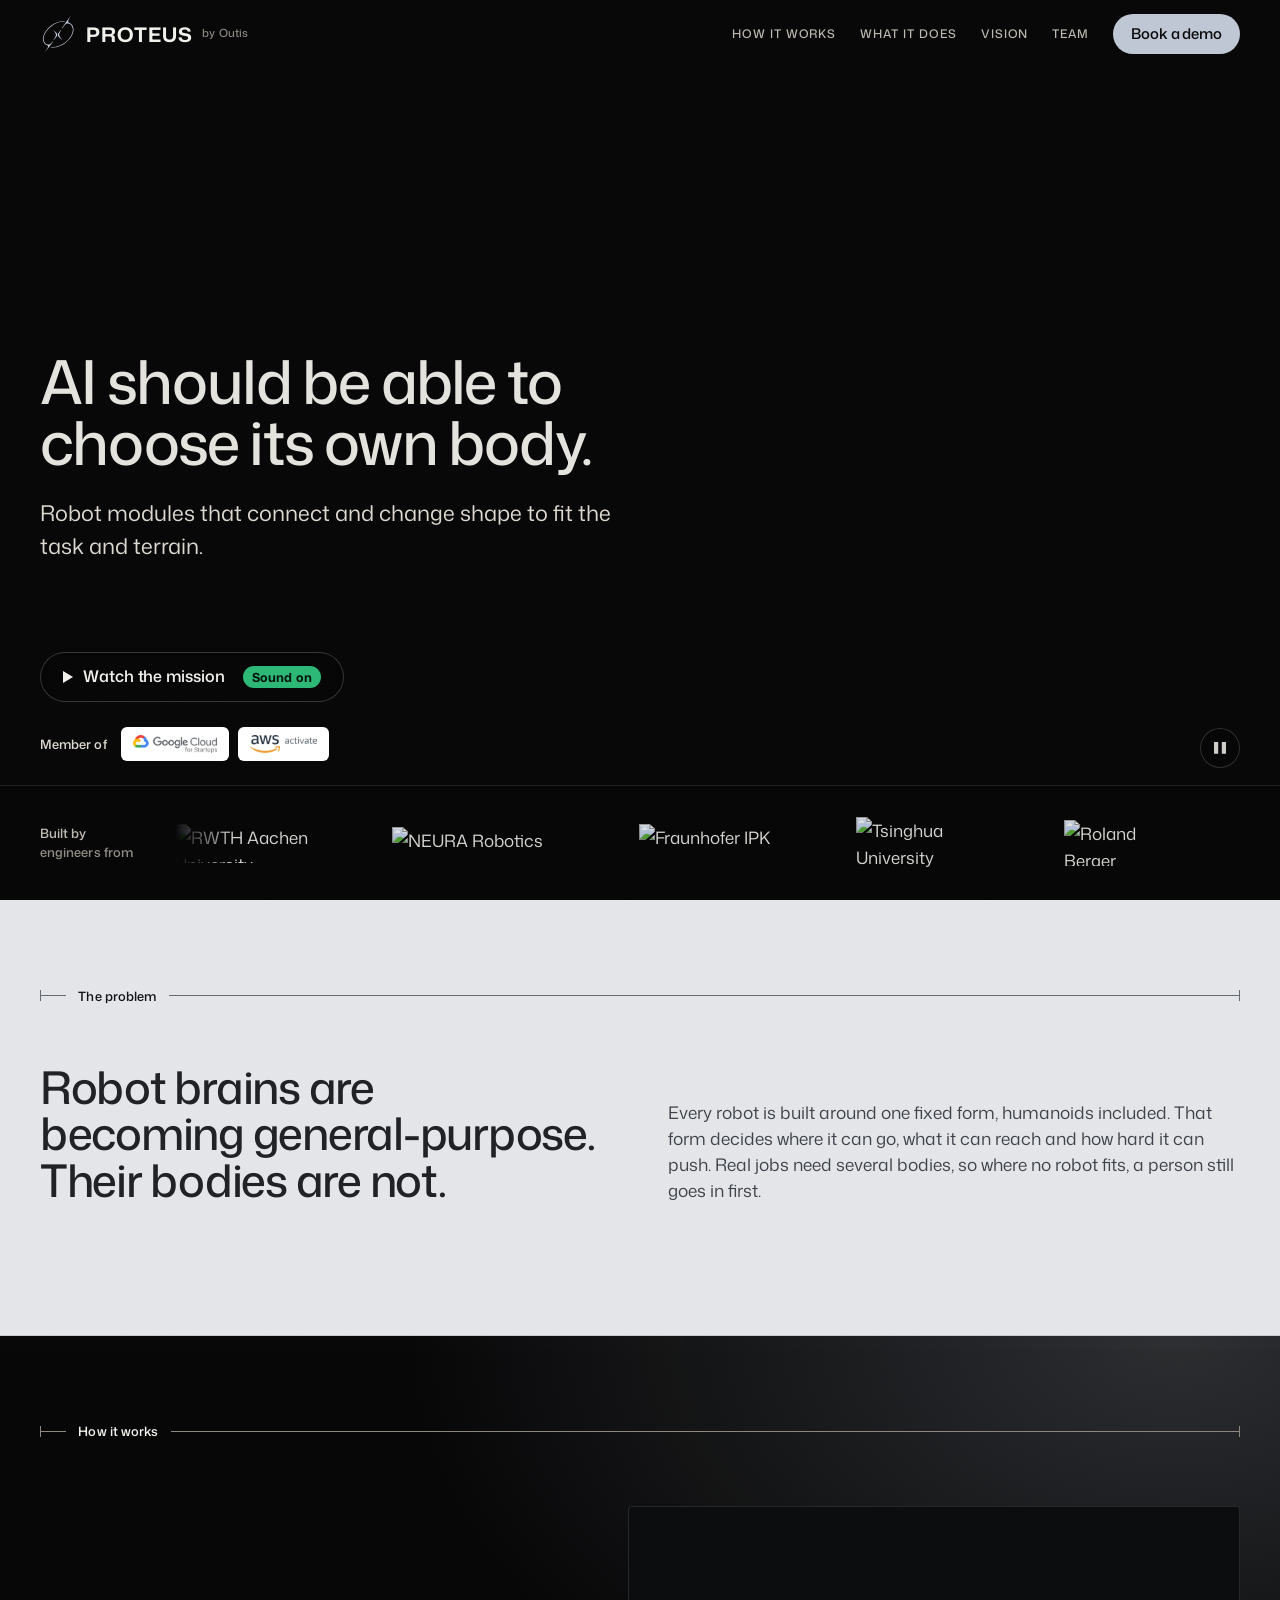
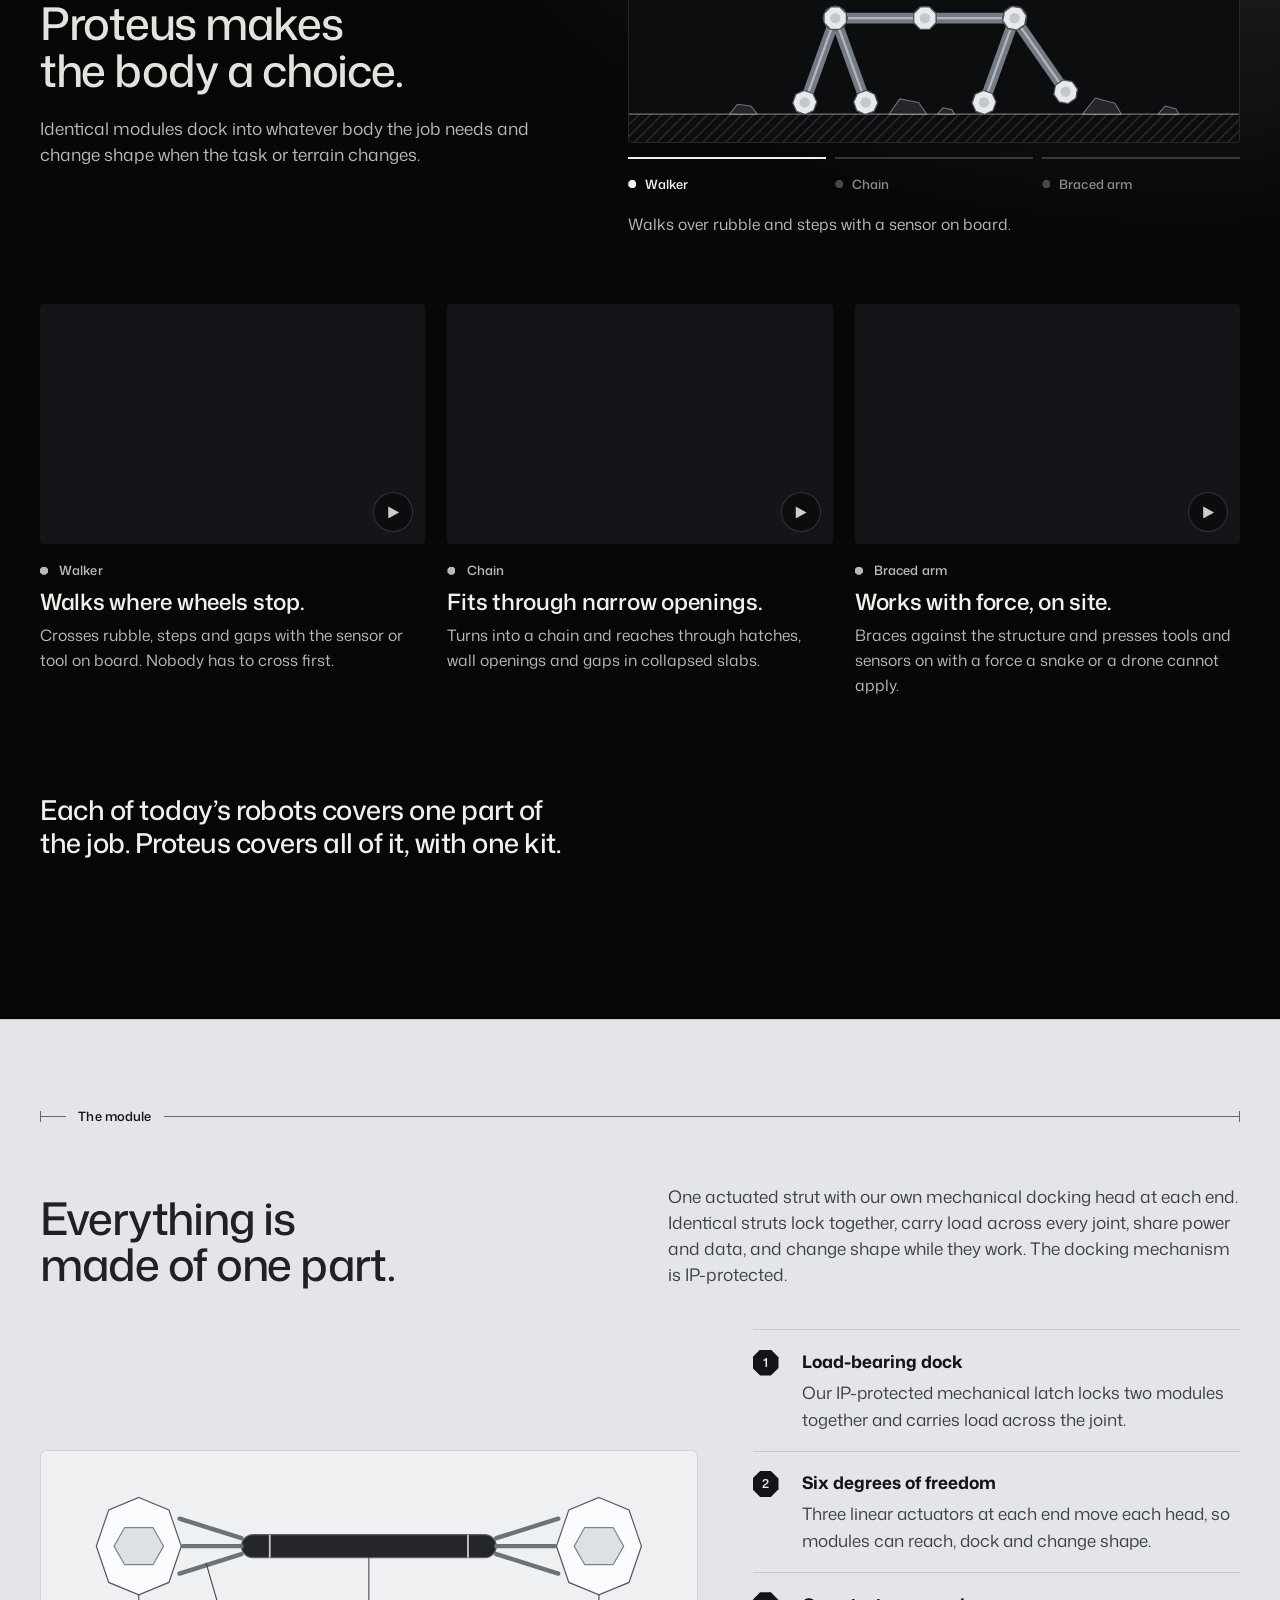
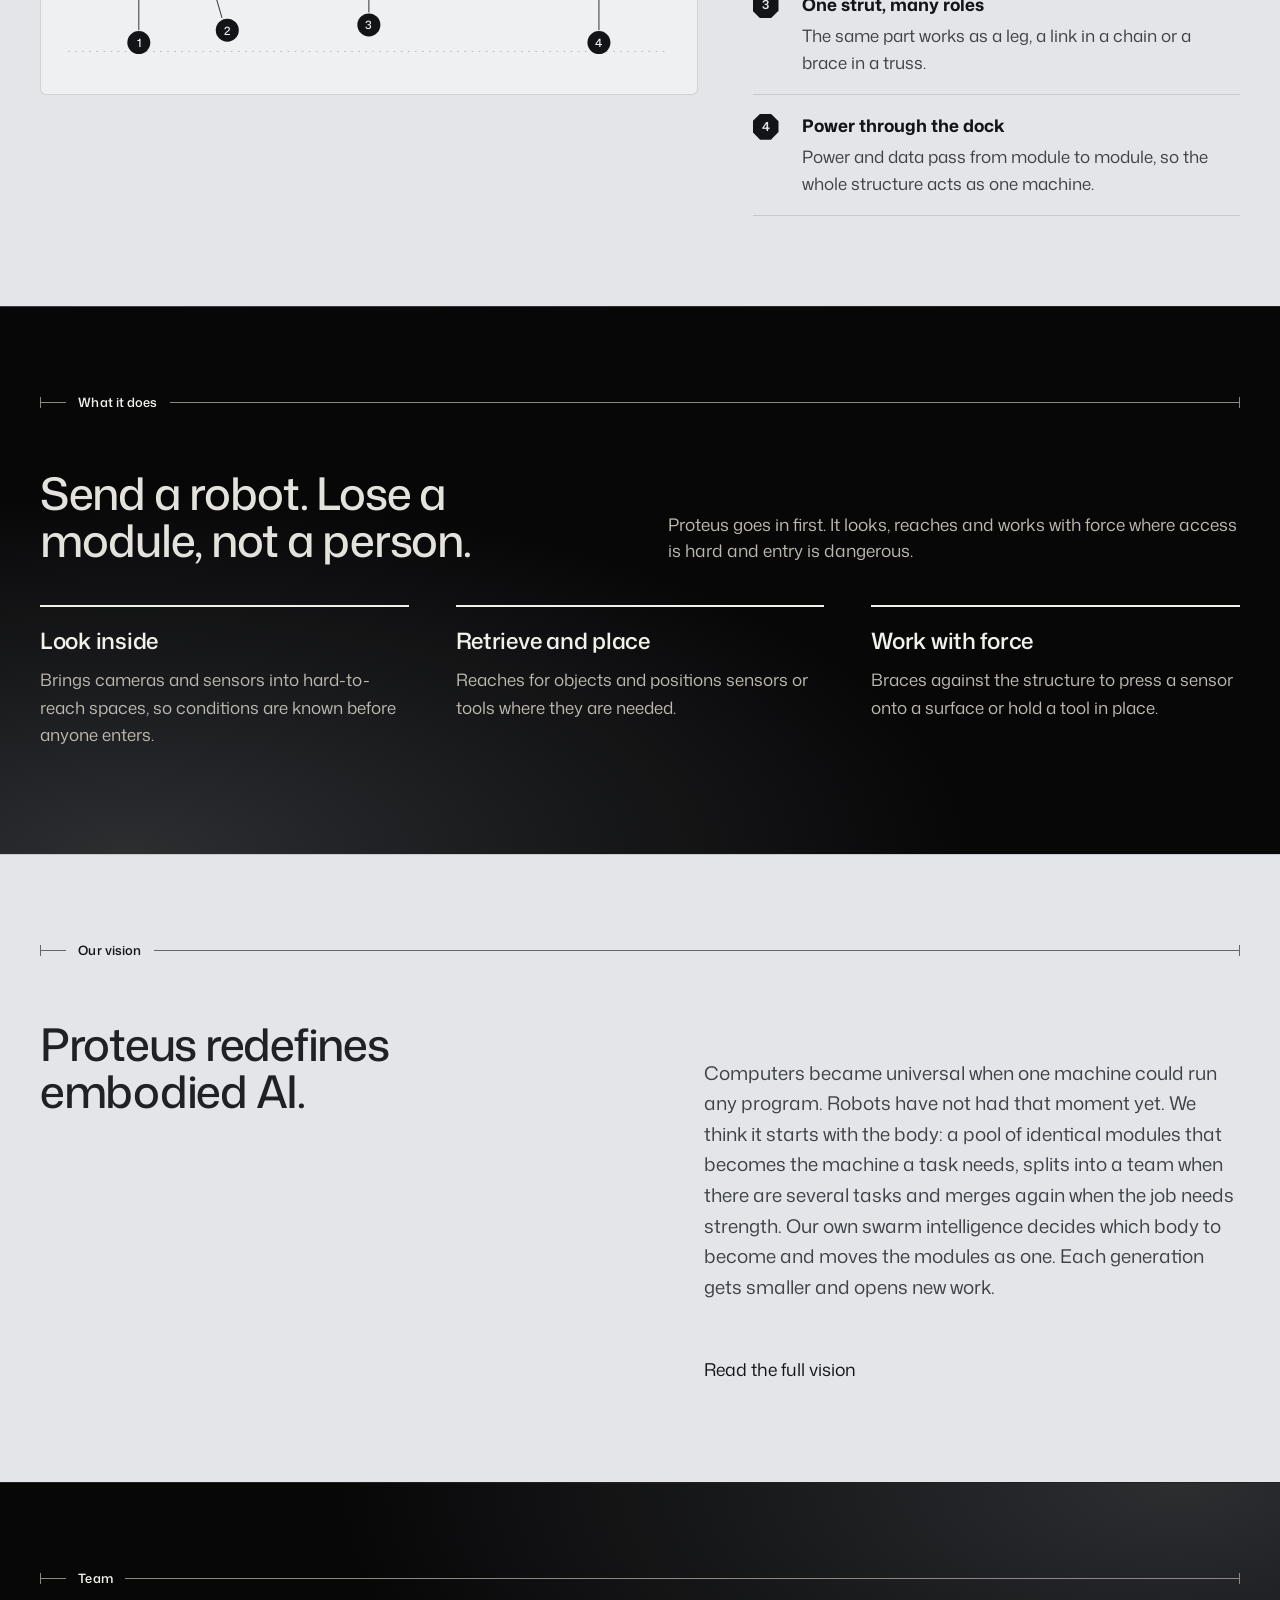
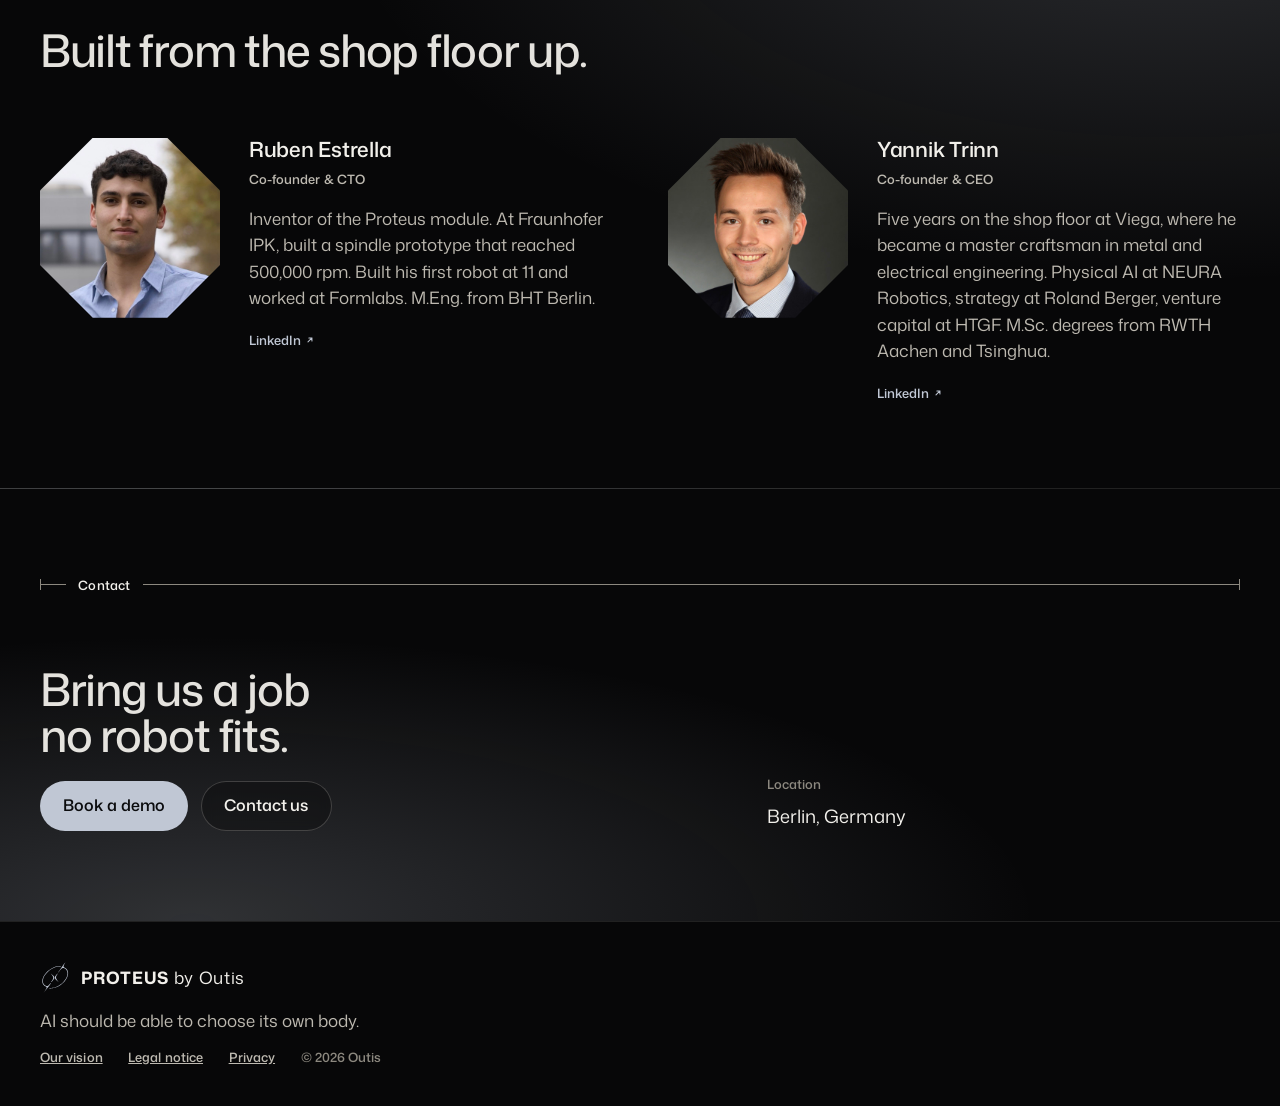
==== commit bb191f7e: "Hero: drop Hack-Nation from the "Member of" row Co-Authored-By: Claude Opus 5.5 <noreply@anthropic.c" ====
--- a/index.html
+++ b/index.html
@@ -69,7 +69,6 @@
     </div>
     <div class="hero__programs">
       <span class="hero__programs-label mono">Member of</span>
-      <span class="foot__badge foot__badge--text">Hack-Nation Venture Lab</span>
       <span class="foot__badge"><img src="assets/logos/google-for-startups-cloud.png" alt="Google for Startups Cloud Program" width="446" height="96" decoding="async"></span>
       <span class="foot__badge"><img src="assets/logos/aws-activate.png" alt="AWS Activate" width="355" height="96" decoding="async"></span>
     </div>
--- a/assets/css/site.css
+++ b/assets/css/site.css
@@ -716,7 +716,6 @@
 .foot__programs-label { color: var(--ink-3); margin-right: 0.2rem; }
 .foot__badge { display: inline-flex; align-items: center; height: 34px; padding: 0 0.75rem; border-radius: 6px; background: #fff; }
 .foot__badge img { display: block; height: 18px; width: auto; }
-.foot__badge--text { font-family: var(--font-mono); font-size: 0.78rem; letter-spacing: 0.02em; color: #1d1d1f; white-space: nowrap; }
 .hero__programs { display: flex; flex-wrap: wrap; align-items: center; gap: 0.6rem; margin-top: 1.6rem; }
 .hero__programs-label { color: #dcd8cf; margin-right: 0.3rem; font-size: 0.8rem; }
 
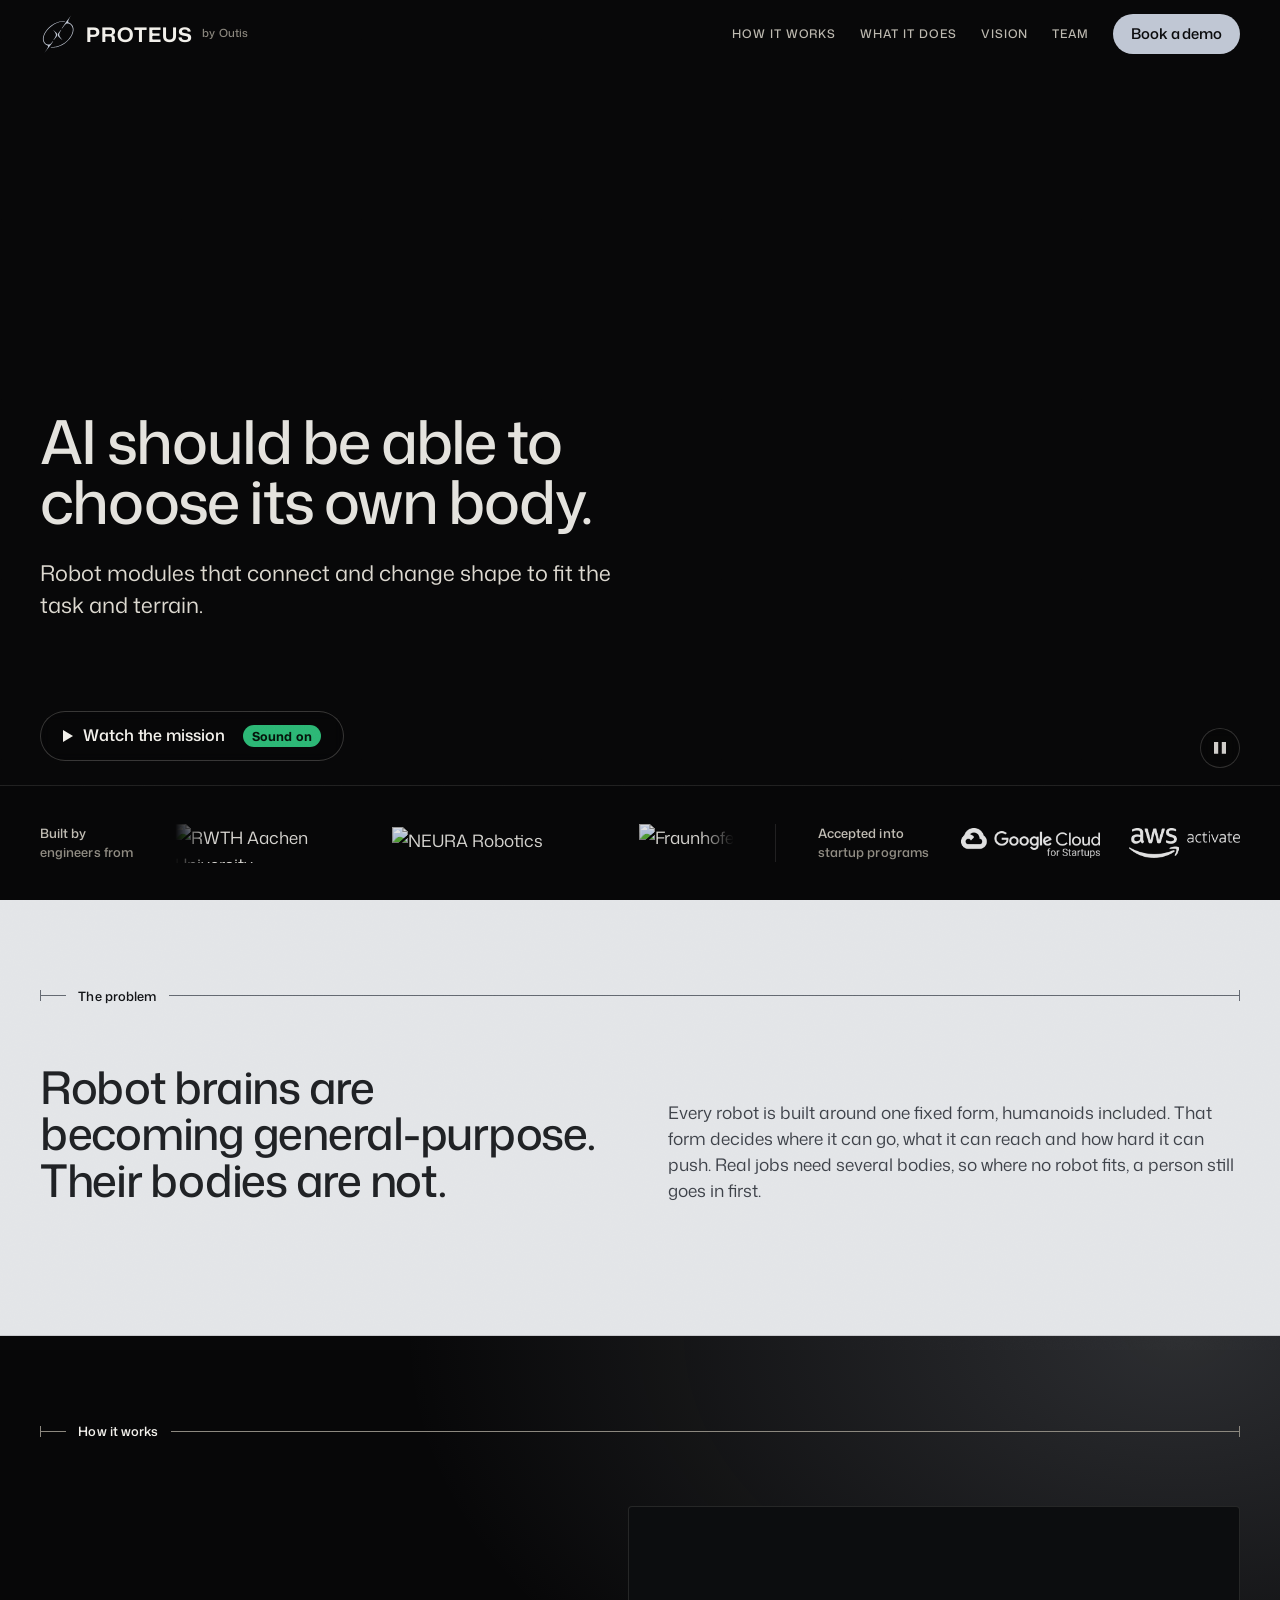
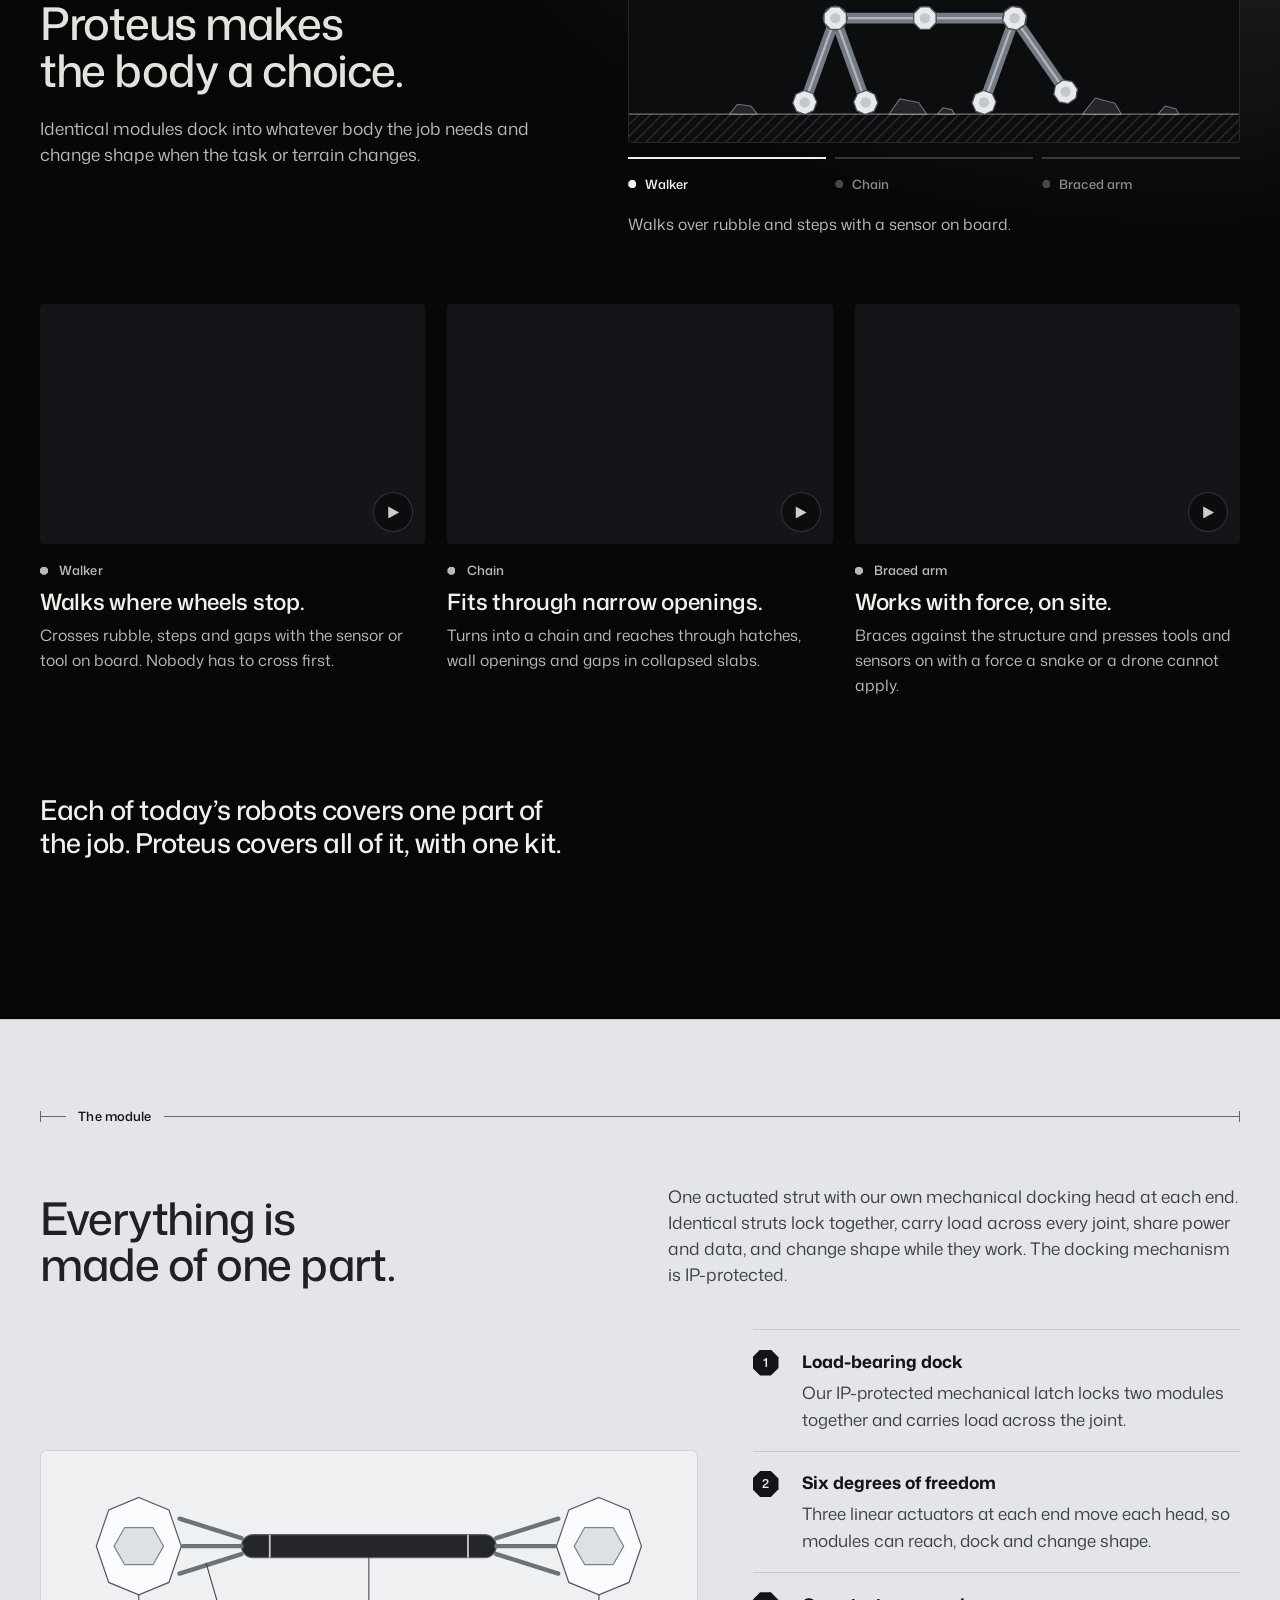
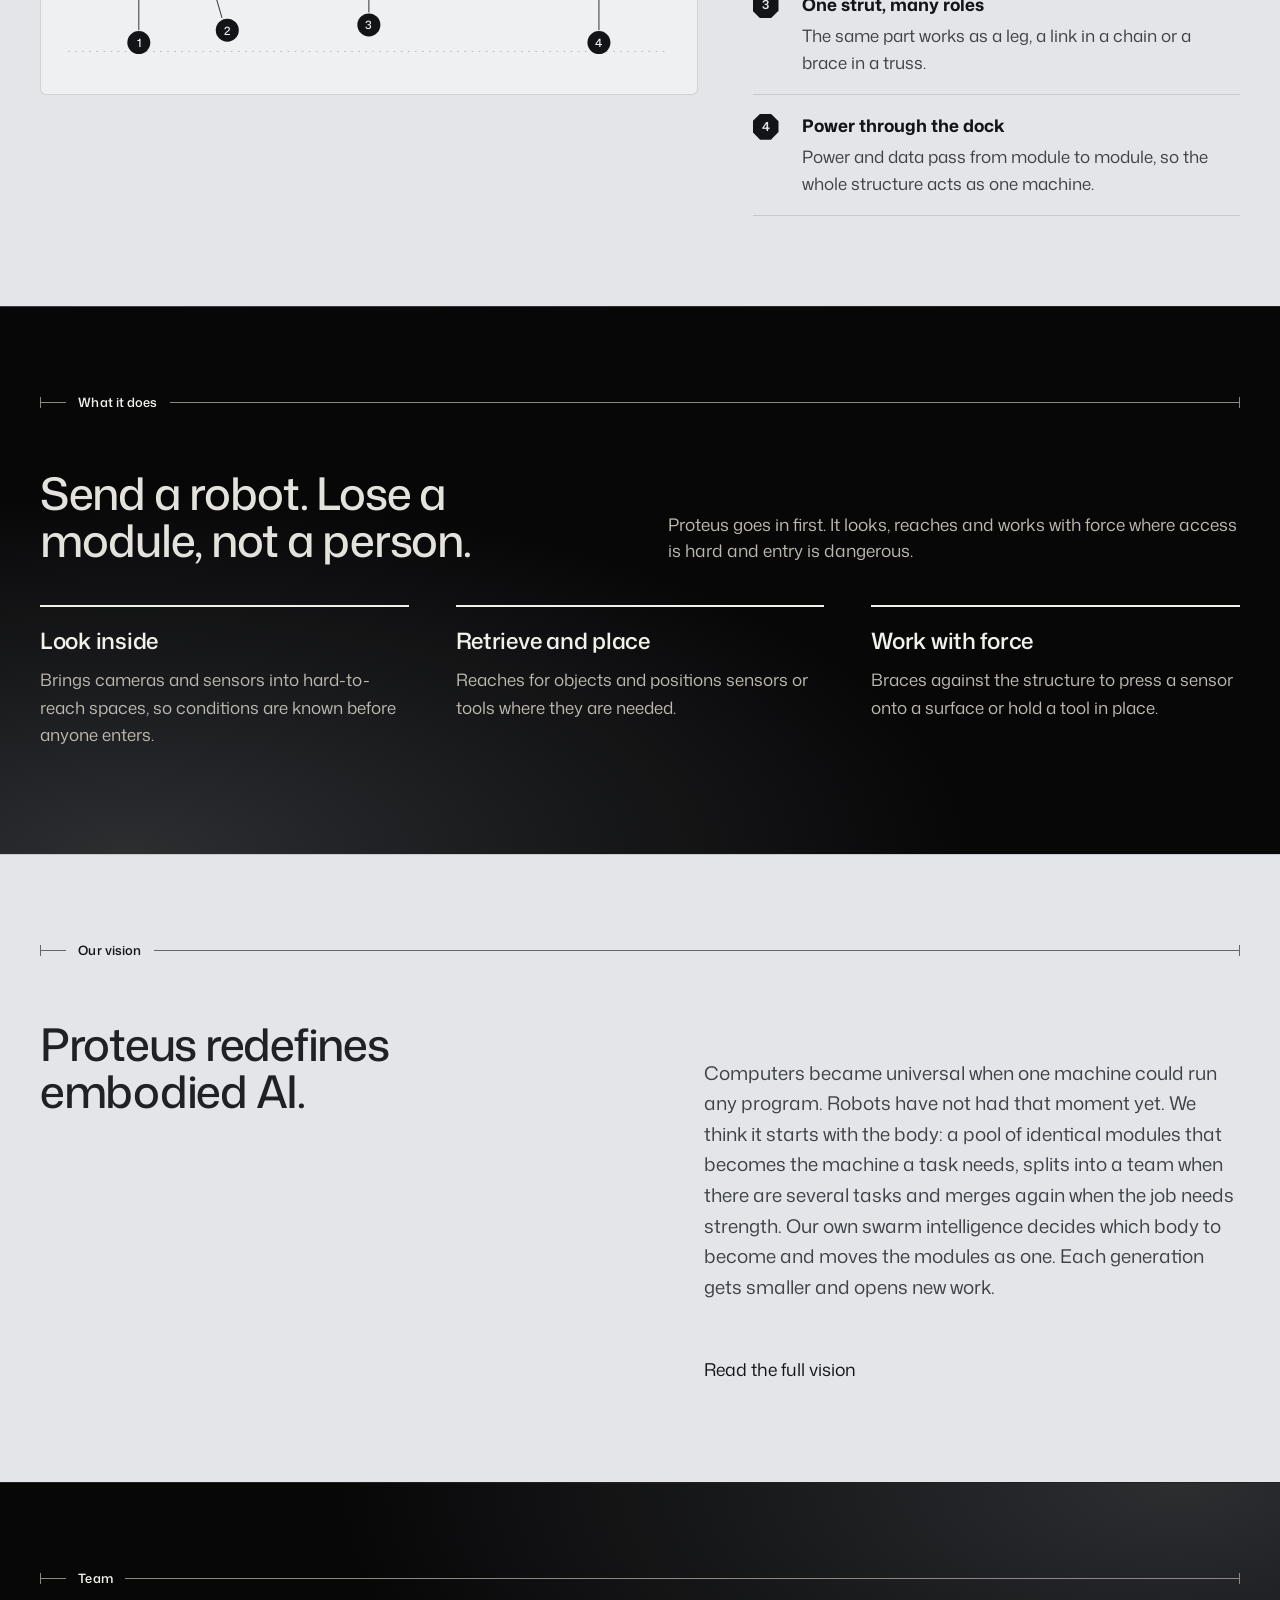
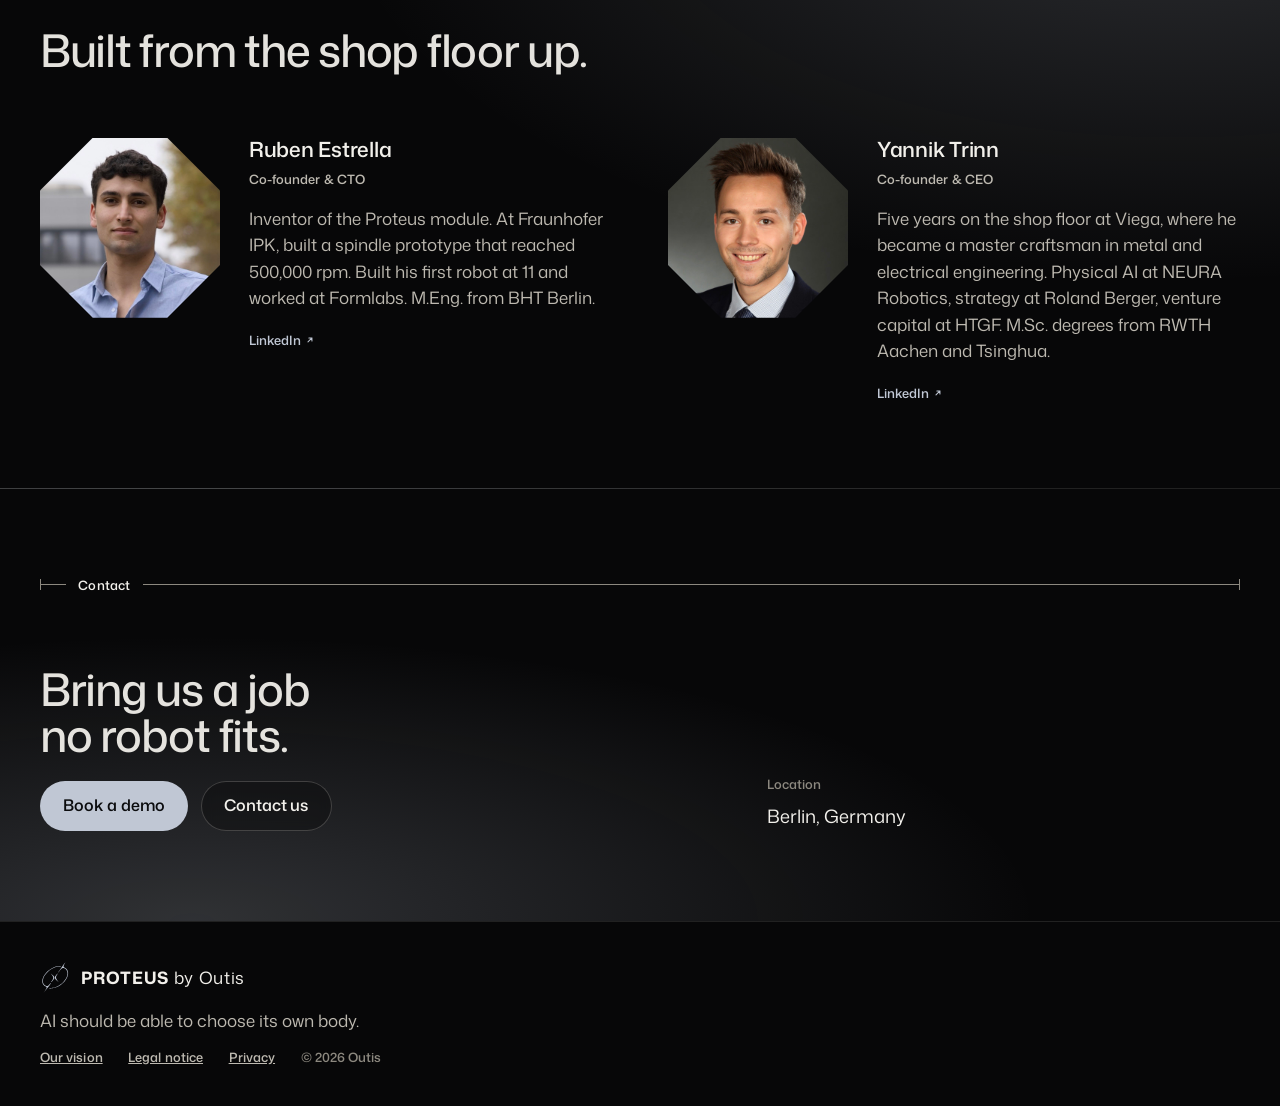
==== commit 6473d72c: "Logo band: "Accepted into startup programs" group with Google for Startups Cloud and AWS Activate Fi" ====
--- a/index.html
+++ b/index.html
@@ -24,7 +24,7 @@
 <link rel="shortcut icon" href="assets/img/favicon.ico">
 <link rel="preload" href="assets/fonts/mona-sans-latin-standard-normal.woff2" as="font" type="font/woff2" crossorigin>
 <link rel="preload" href="assets/media/v9-hero-1600.jpg" as="image" fetchpriority="high">
-<link rel="stylesheet" href="assets/css/site.css?v=45">
+<link rel="stylesheet" href="assets/css/site.css?v=46">
 <link rel="stylesheet" href="assets/css/vision.css?v=10">
 <script>document.documentElement.classList.add('js');</script>
 </head>
@@ -66,11 +66,6 @@
     <p class="lead hero__lead">Robot modules that connect and change shape to fit the task and terrain.</p>
     <div class="hero__actions hero__actions--film">
       <a class="btn btn--ghost" href="#film" data-play-film><span class="btn__play" aria-hidden="true"></span>Watch the mission <span class="btn__sound">Sound on</span></a>
-    </div>
-    <div class="hero__programs">
-      <span class="hero__programs-label mono">Member of</span>
-      <span class="foot__badge"><img src="assets/logos/google-for-startups-cloud.png" alt="Google for Startups Cloud Program" width="446" height="96" decoding="async"></span>
-      <span class="foot__badge"><img src="assets/logos/aws-activate.png" alt="AWS Activate" width="355" height="96" decoding="async"></span>
     </div>
   </div>
   <div class="hero__foot wrap">
@@ -107,6 +102,11 @@
         <li><img src="assets/logos/rwth-wzl.png" alt="" width="520" height="73" style="--h:28px" decoding="async"></li>
       </ul>
     </div>
+    <div class="logos__programs">
+      <p class="logos__label mono">Accepted into<span>startup programs</span></p>
+      <img src="assets/logos/google-for-startups-cloud-white.png" alt="Google for Startups Cloud Program" width="446" height="96" style="--h:30px" decoding="async">
+      <img src="assets/logos/aws-activate-white.png" alt="AWS Activate" width="355" height="96" style="--h:30px" decoding="async">
+    </div>
   </div>
   </div>
 </section>
--- a/assets/css/site.css
+++ b/assets/css/site.css
@@ -627,11 +627,16 @@
 .logos__track img:hover { opacity: 1; }
 .logos__viewport:hover .logos__track { animation-play-state: paused; }
 @keyframes logos-run { to { transform: translateX(-100%); } }
+.logos__programs { display: flex; align-items: center; gap: 1.8rem; padding-left: 2.6rem; border-left: 1px solid var(--line); }
+.logos__programs .logos__label { margin-right: 0.2rem; white-space: nowrap; }
+.logos__programs img { display: block; height: var(--h); width: auto; opacity: 0.88; }
 @media (max-width: 760px) {
   .logos__inner { grid-template-columns: minmax(0, 1fr) auto; padding-block: 1.2rem calc(1.2rem + env(safe-area-inset-bottom, 0px)); }
   .logos__viewport { grid-column: 1 / -1; grid-row: 2; }
   .logos__track { gap: 3rem; padding-right: 3rem; animation-duration: 40s; }
   .logos__track img { height: calc(var(--h) * 0.8); }
+  .logos__programs { grid-column: 1 / -1; grid-row: 3; padding-left: 0; border-left: 0; border-top: 1px solid var(--line); padding-top: 1rem; gap: 1.2rem; flex-wrap: wrap; }
+  .logos__programs img { height: calc(var(--h) * 0.75); }
 }
 @media (prefers-reduced-motion: reduce) {
   .logos__track { animation: none; flex-wrap: wrap; flex-shrink: 1; justify-content: center; row-gap: 1.6rem; padding-right: 0; }
@@ -716,8 +721,6 @@
 .foot__programs-label { color: var(--ink-3); margin-right: 0.2rem; }
 .foot__badge { display: inline-flex; align-items: center; height: 34px; padding: 0 0.75rem; border-radius: 6px; background: #fff; }
 .foot__badge img { display: block; height: 18px; width: auto; }
-.hero__programs { display: flex; flex-wrap: wrap; align-items: center; gap: 0.6rem; margin-top: 1.6rem; }
-.hero__programs-label { color: #dcd8cf; margin-right: 0.3rem; font-size: 0.8rem; }
 
 /* Team: photo left, text right, two people across the full width */
 .team__grid { grid-template-columns: repeat(2, minmax(0, 1fr)); gap: 2.4rem 3.5rem; }
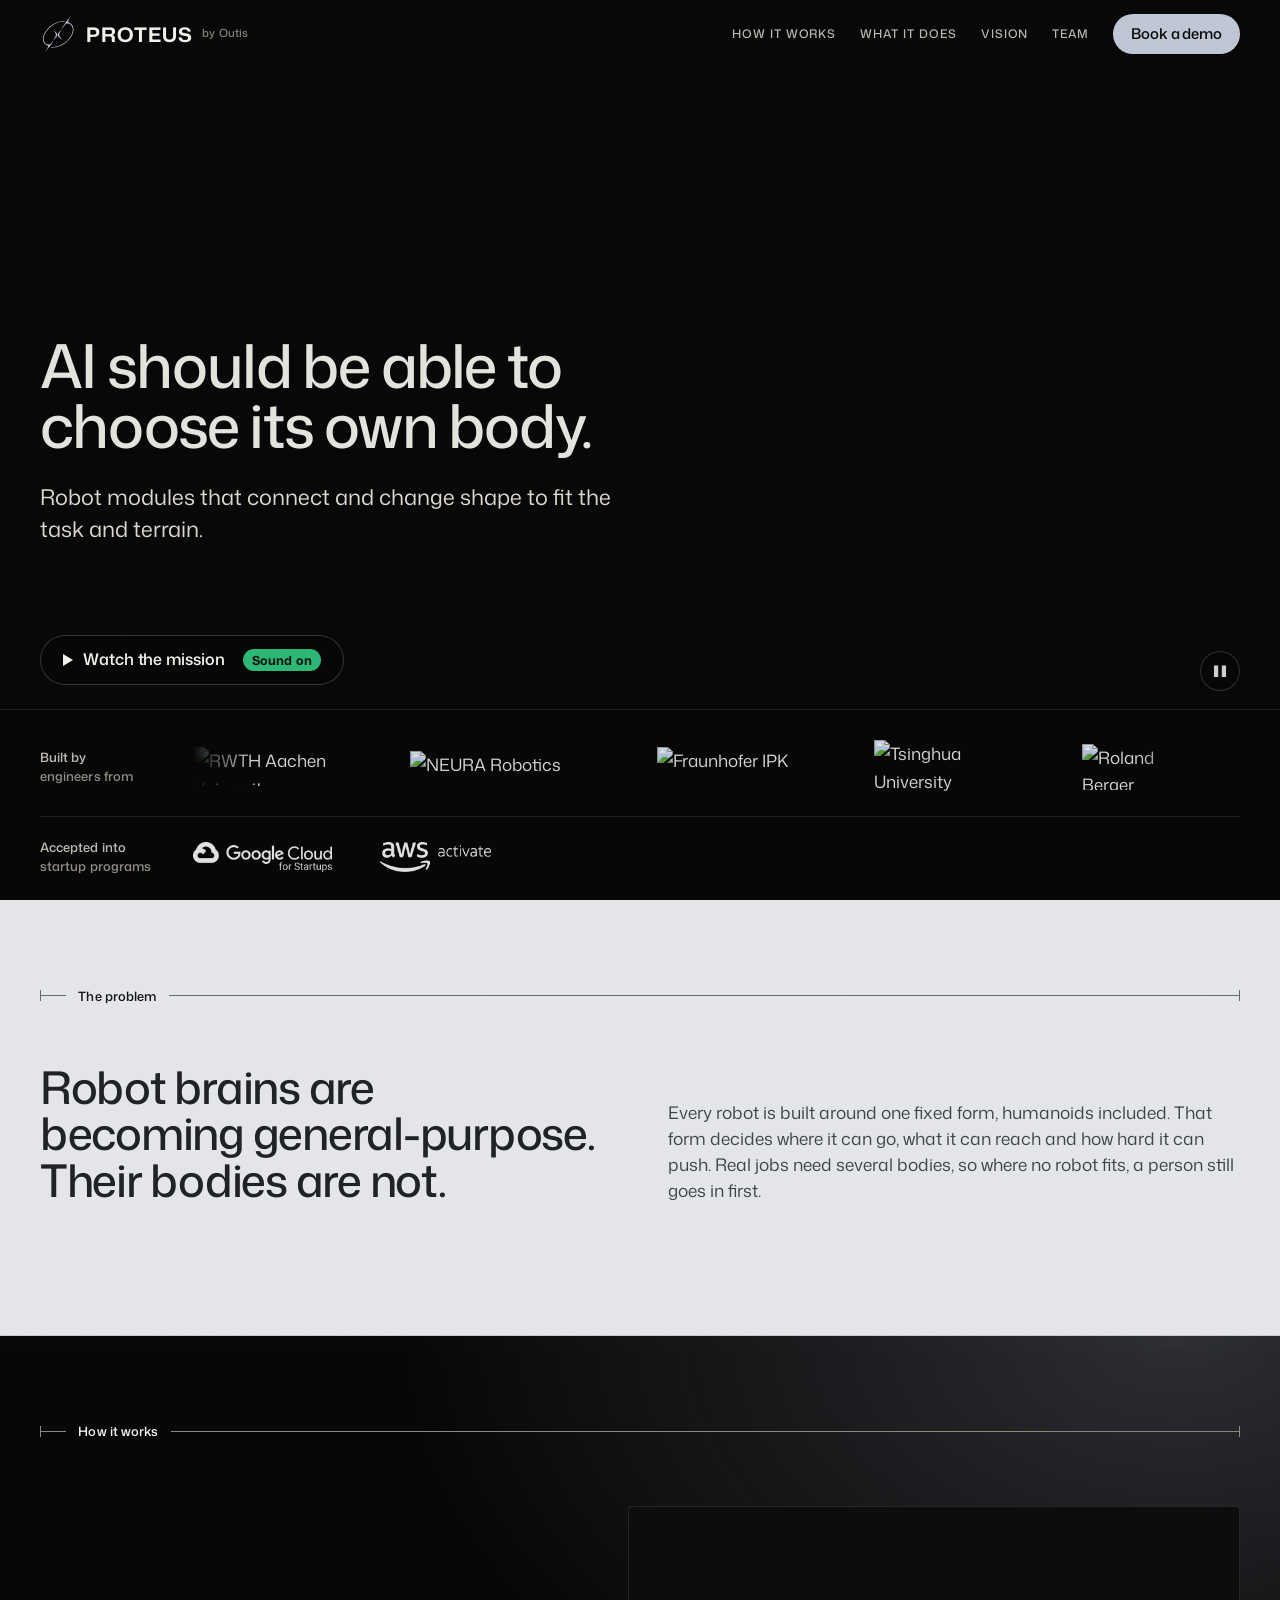
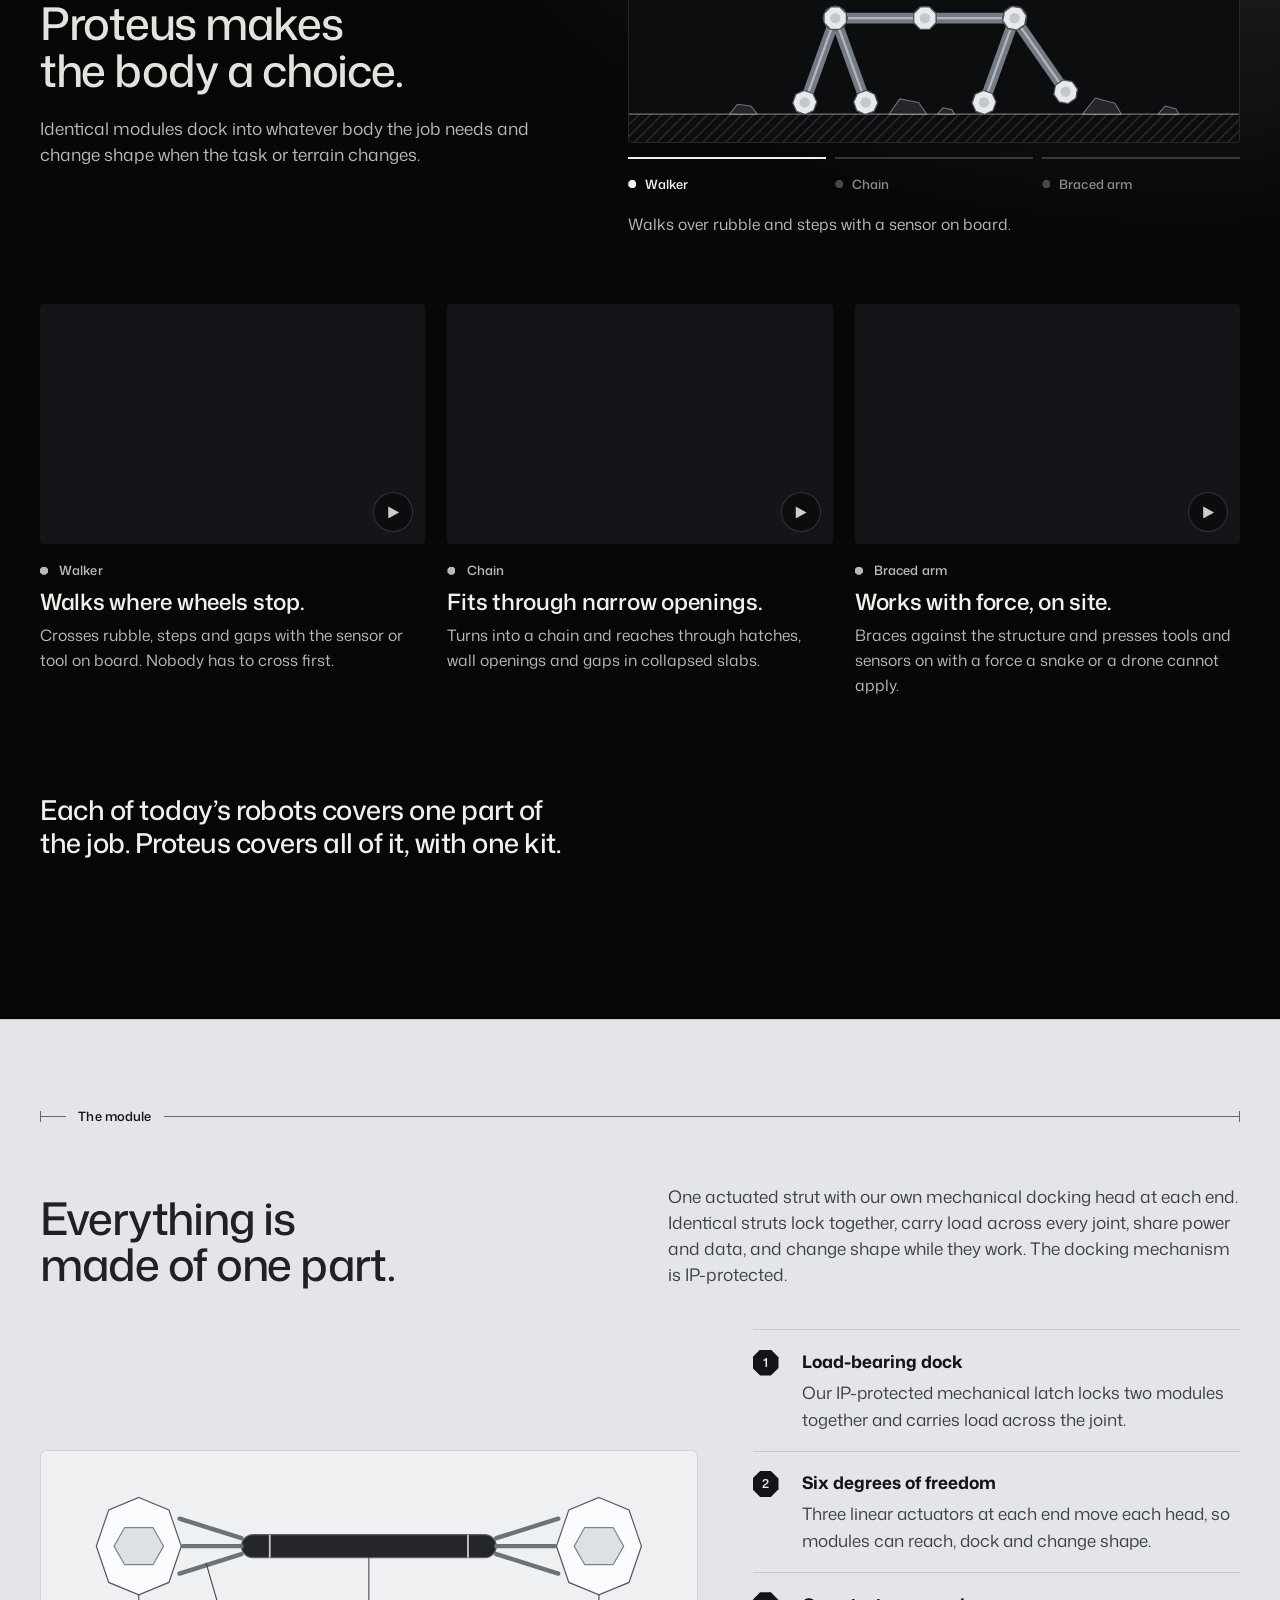
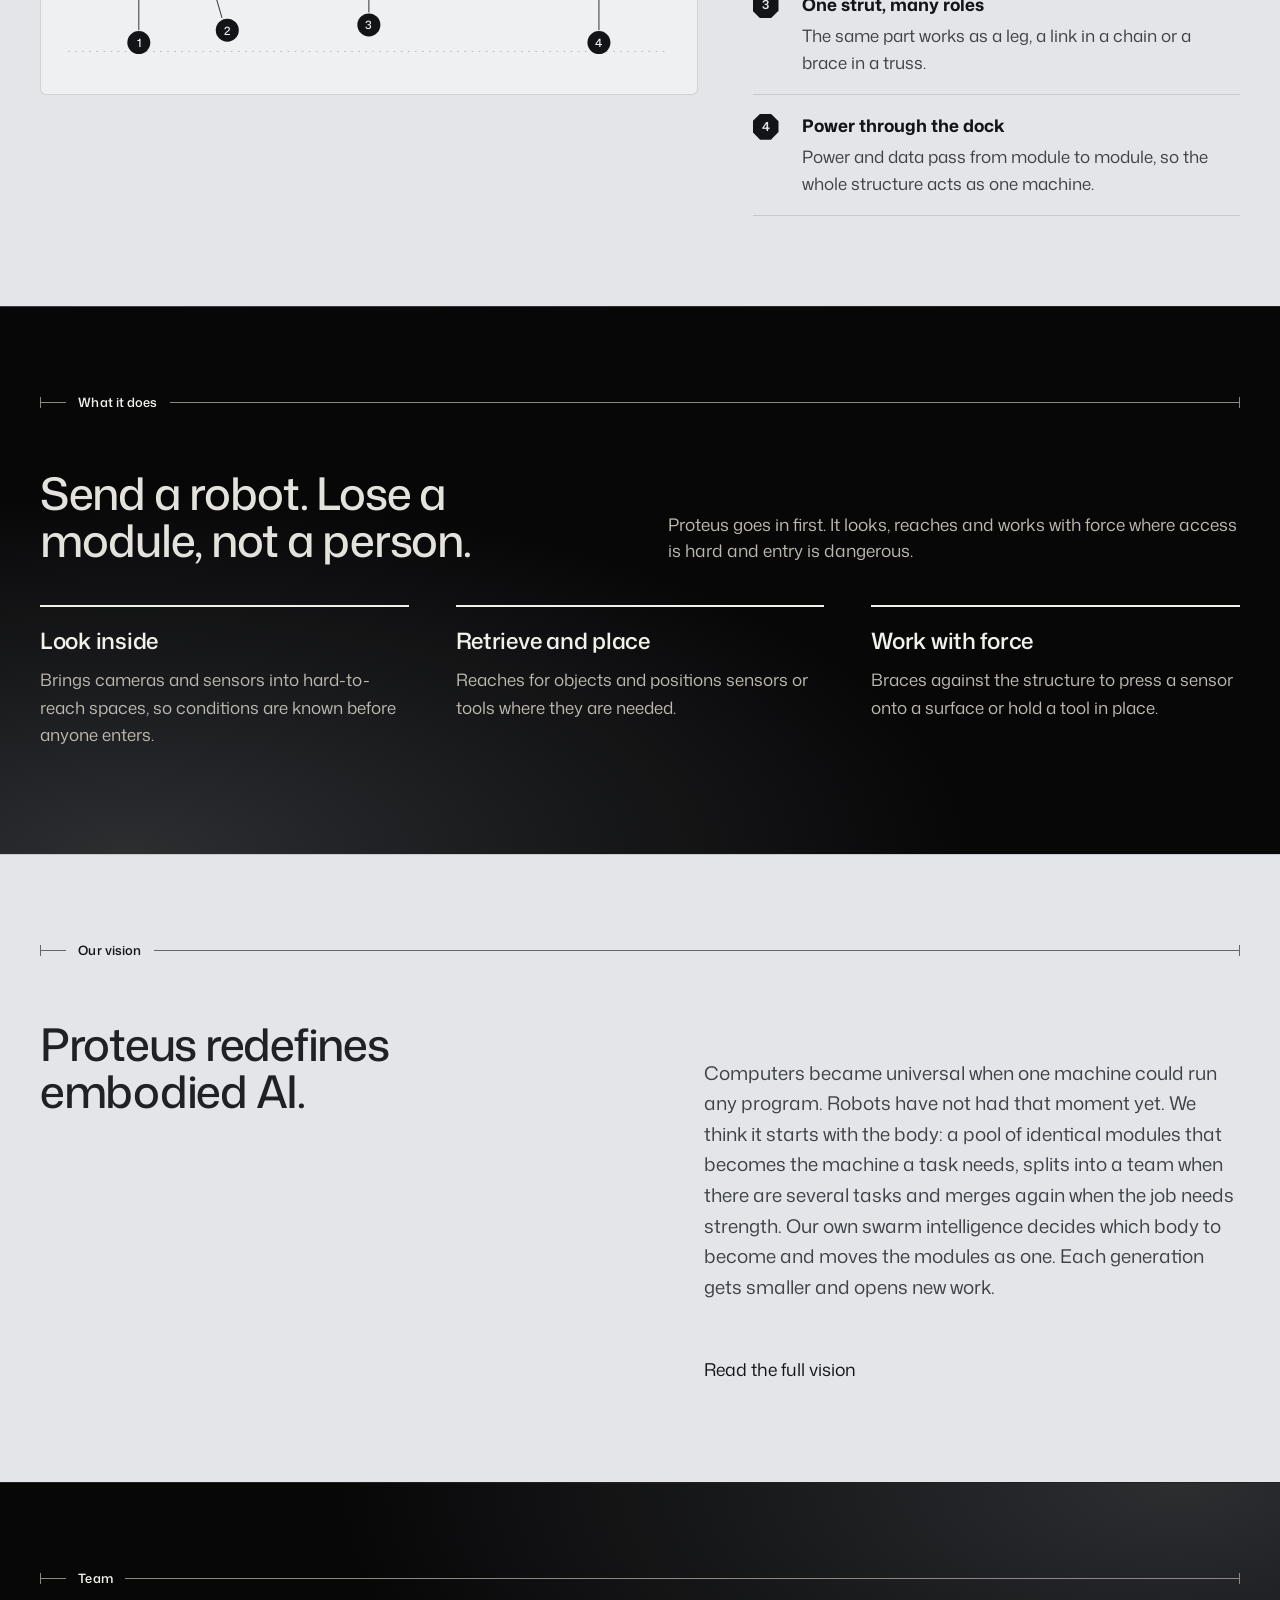
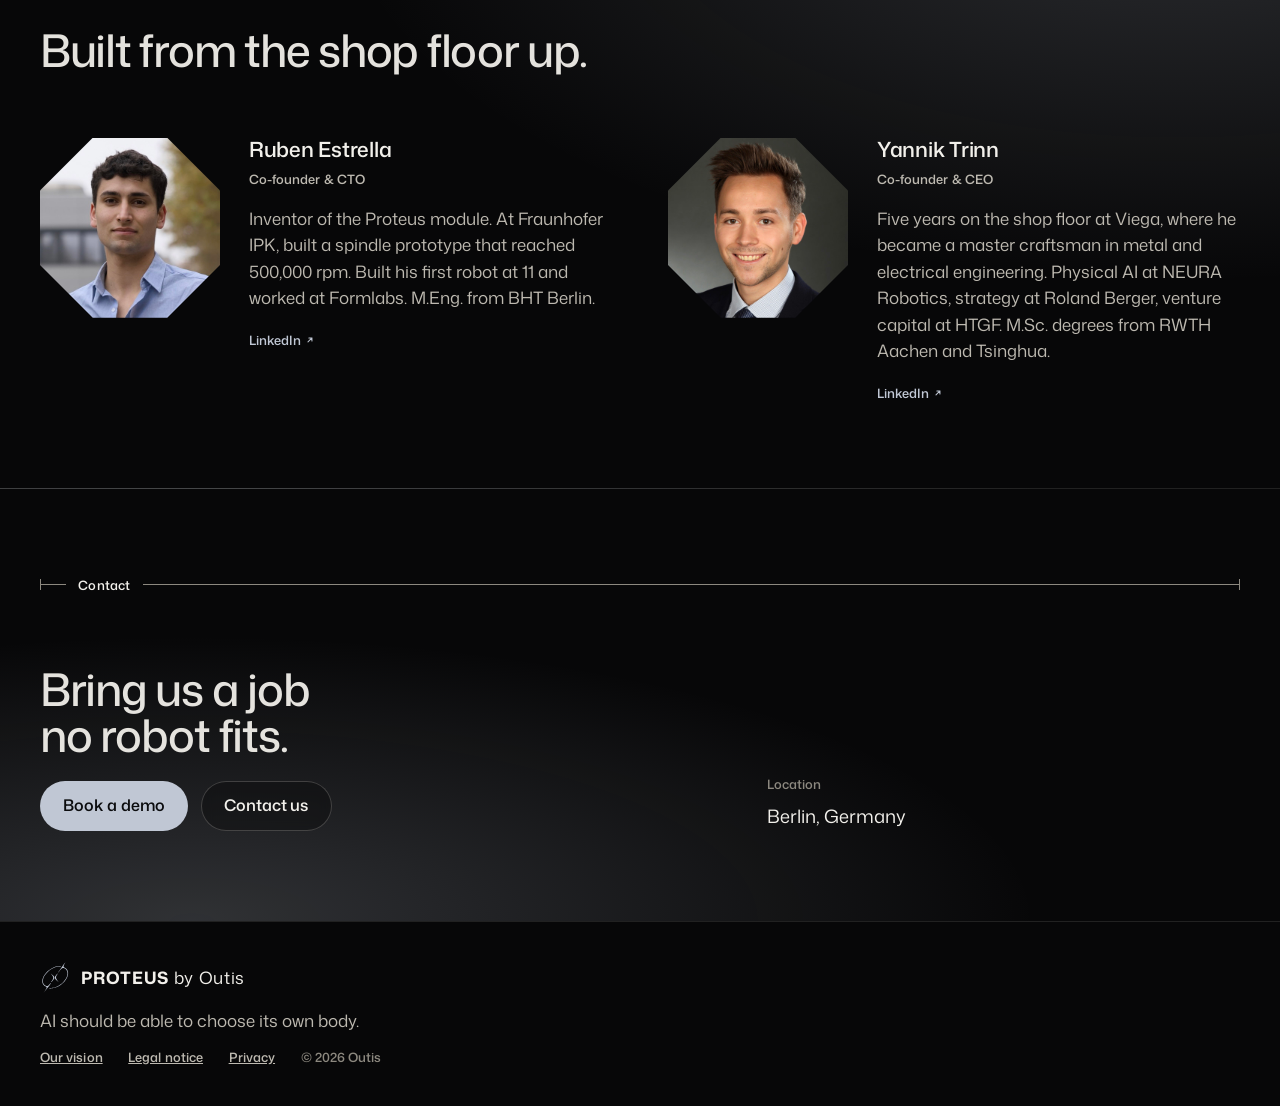
==== commit ddc8ef4a: "Logo band: startup programs get their own row under the team logos Same label column as "Built by en" ====
--- a/index.html
+++ b/index.html
@@ -24,7 +24,7 @@
 <link rel="shortcut icon" href="assets/img/favicon.ico">
 <link rel="preload" href="assets/fonts/mona-sans-latin-standard-normal.woff2" as="font" type="font/woff2" crossorigin>
 <link rel="preload" href="assets/media/v9-hero-1600.jpg" as="image" fetchpriority="high">
-<link rel="stylesheet" href="assets/css/site.css?v=46">
+<link rel="stylesheet" href="assets/css/site.css?v=47">
 <link rel="stylesheet" href="assets/css/vision.css?v=10">
 <script>document.documentElement.classList.add('js');</script>
 </head>
@@ -104,8 +104,10 @@
     </div>
     <div class="logos__programs">
       <p class="logos__label mono">Accepted into<span>startup programs</span></p>
-      <img src="assets/logos/google-for-startups-cloud-white.png" alt="Google for Startups Cloud Program" width="446" height="96" style="--h:30px" decoding="async">
-      <img src="assets/logos/aws-activate-white.png" alt="AWS Activate" width="355" height="96" style="--h:30px" decoding="async">
+      <div class="logos__programs-list">
+        <img src="assets/logos/google-for-startups-cloud-white.png" alt="Google for Startups Cloud Program" width="446" height="96" style="--h:30px" decoding="async">
+        <img src="assets/logos/aws-activate-white.png" alt="AWS Activate" width="355" height="96" style="--h:30px" decoding="async">
+      </div>
     </div>
   </div>
   </div>
--- a/assets/css/site.css
+++ b/assets/css/site.css
@@ -627,15 +627,17 @@
 .logos__track img:hover { opacity: 1; }
 .logos__viewport:hover .logos__track { animation-play-state: paused; }
 @keyframes logos-run { to { transform: translateX(-100%); } }
-.logos__programs { display: flex; align-items: center; gap: 1.8rem; padding-left: 2.6rem; border-left: 1px solid var(--line); }
-.logos__programs .logos__label { margin-right: 0.2rem; white-space: nowrap; }
+.logos__programs { grid-column: 1 / -1; display: grid; grid-template-columns: subgrid; align-items: center; border-top: 1px solid var(--line); padding-top: 1.3rem; }
+.logos__programs .logos__label { white-space: nowrap; }
+.logos__programs-list { display: flex; flex-wrap: wrap; align-items: center; gap: 1rem 3rem; }
 .logos__programs img { display: block; height: var(--h); width: auto; opacity: 0.88; }
 @media (max-width: 760px) {
   .logos__inner { grid-template-columns: minmax(0, 1fr) auto; padding-block: 1.2rem calc(1.2rem + env(safe-area-inset-bottom, 0px)); }
   .logos__viewport { grid-column: 1 / -1; grid-row: 2; }
   .logos__track { gap: 3rem; padding-right: 3rem; animation-duration: 40s; }
   .logos__track img { height: calc(var(--h) * 0.8); }
-  .logos__programs { grid-column: 1 / -1; grid-row: 3; padding-left: 0; border-left: 0; border-top: 1px solid var(--line); padding-top: 1rem; gap: 1.2rem; flex-wrap: wrap; }
+  .logos__programs { grid-row: 3; padding-top: 1rem; column-gap: 1rem; }
+  .logos__programs-list { gap: 0.8rem 1.4rem; }
   .logos__programs img { height: calc(var(--h) * 0.75); }
 }
 @media (prefers-reduced-motion: reduce) {
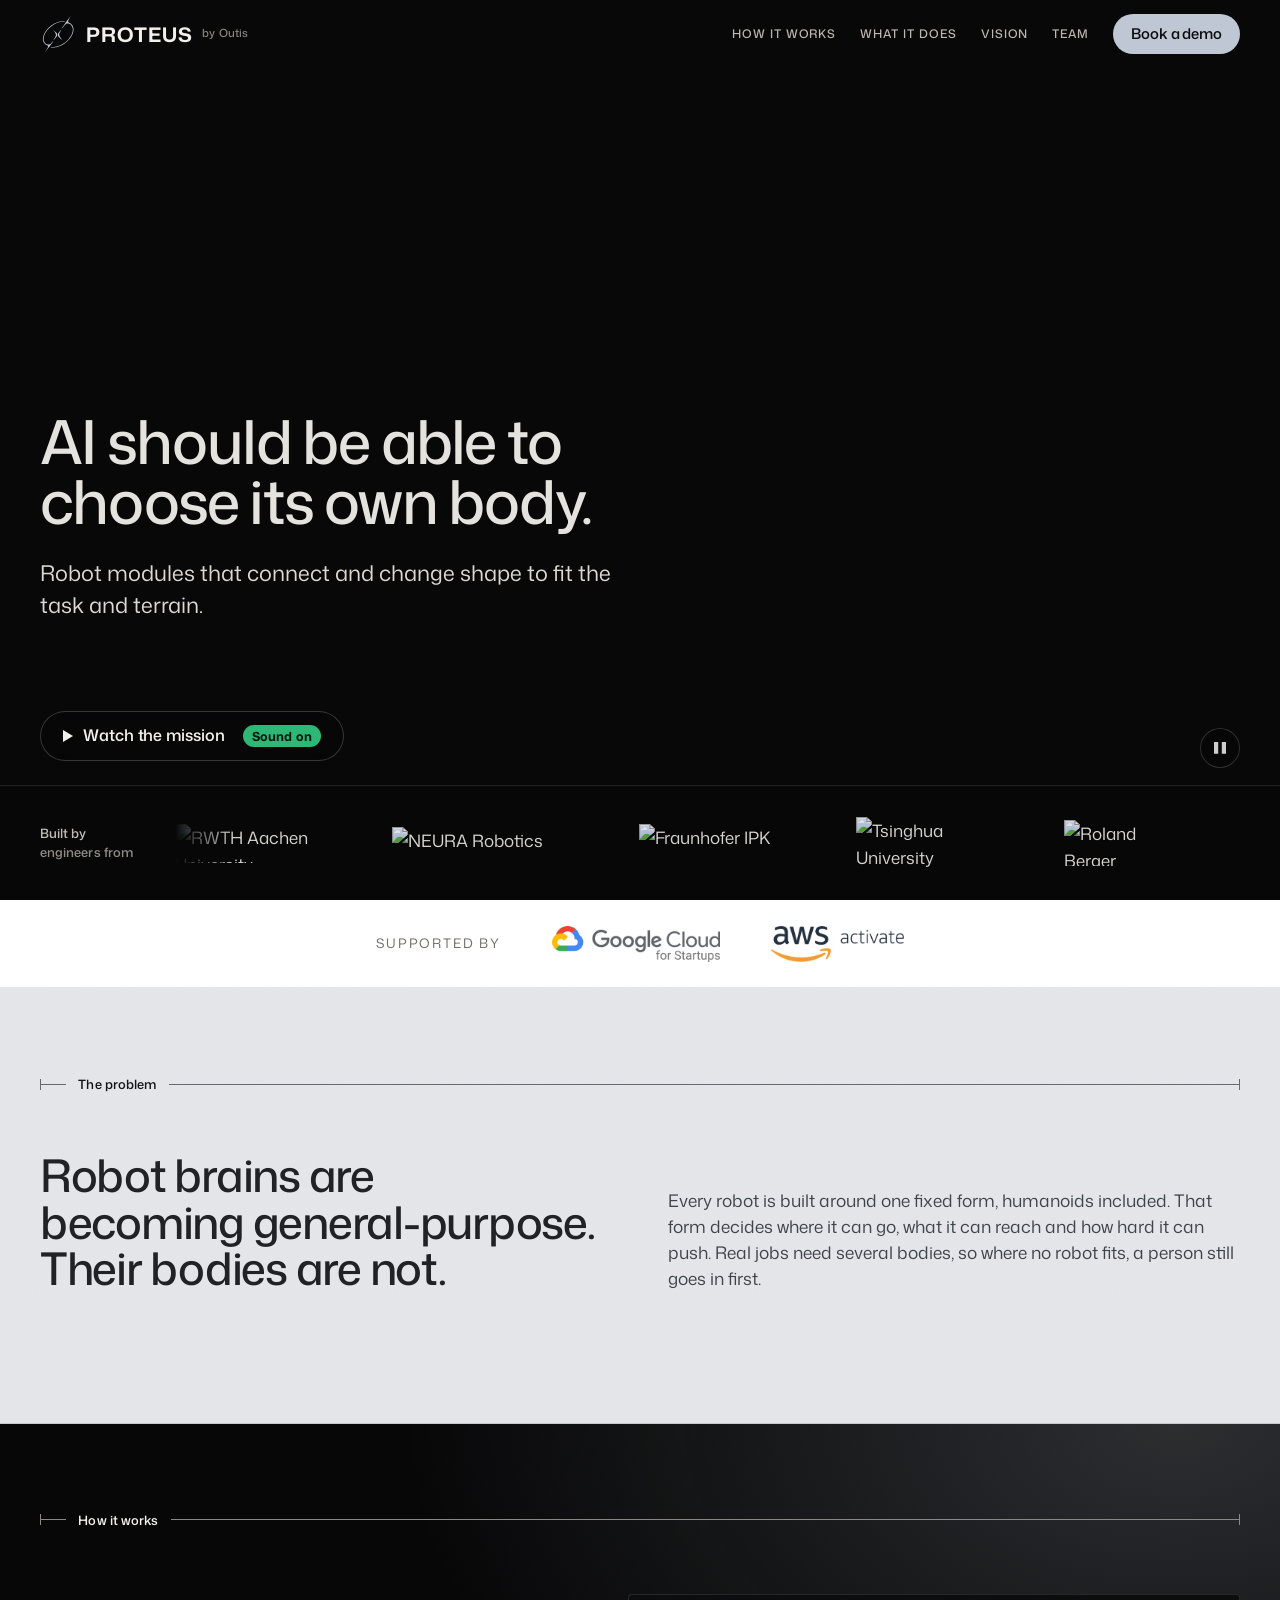
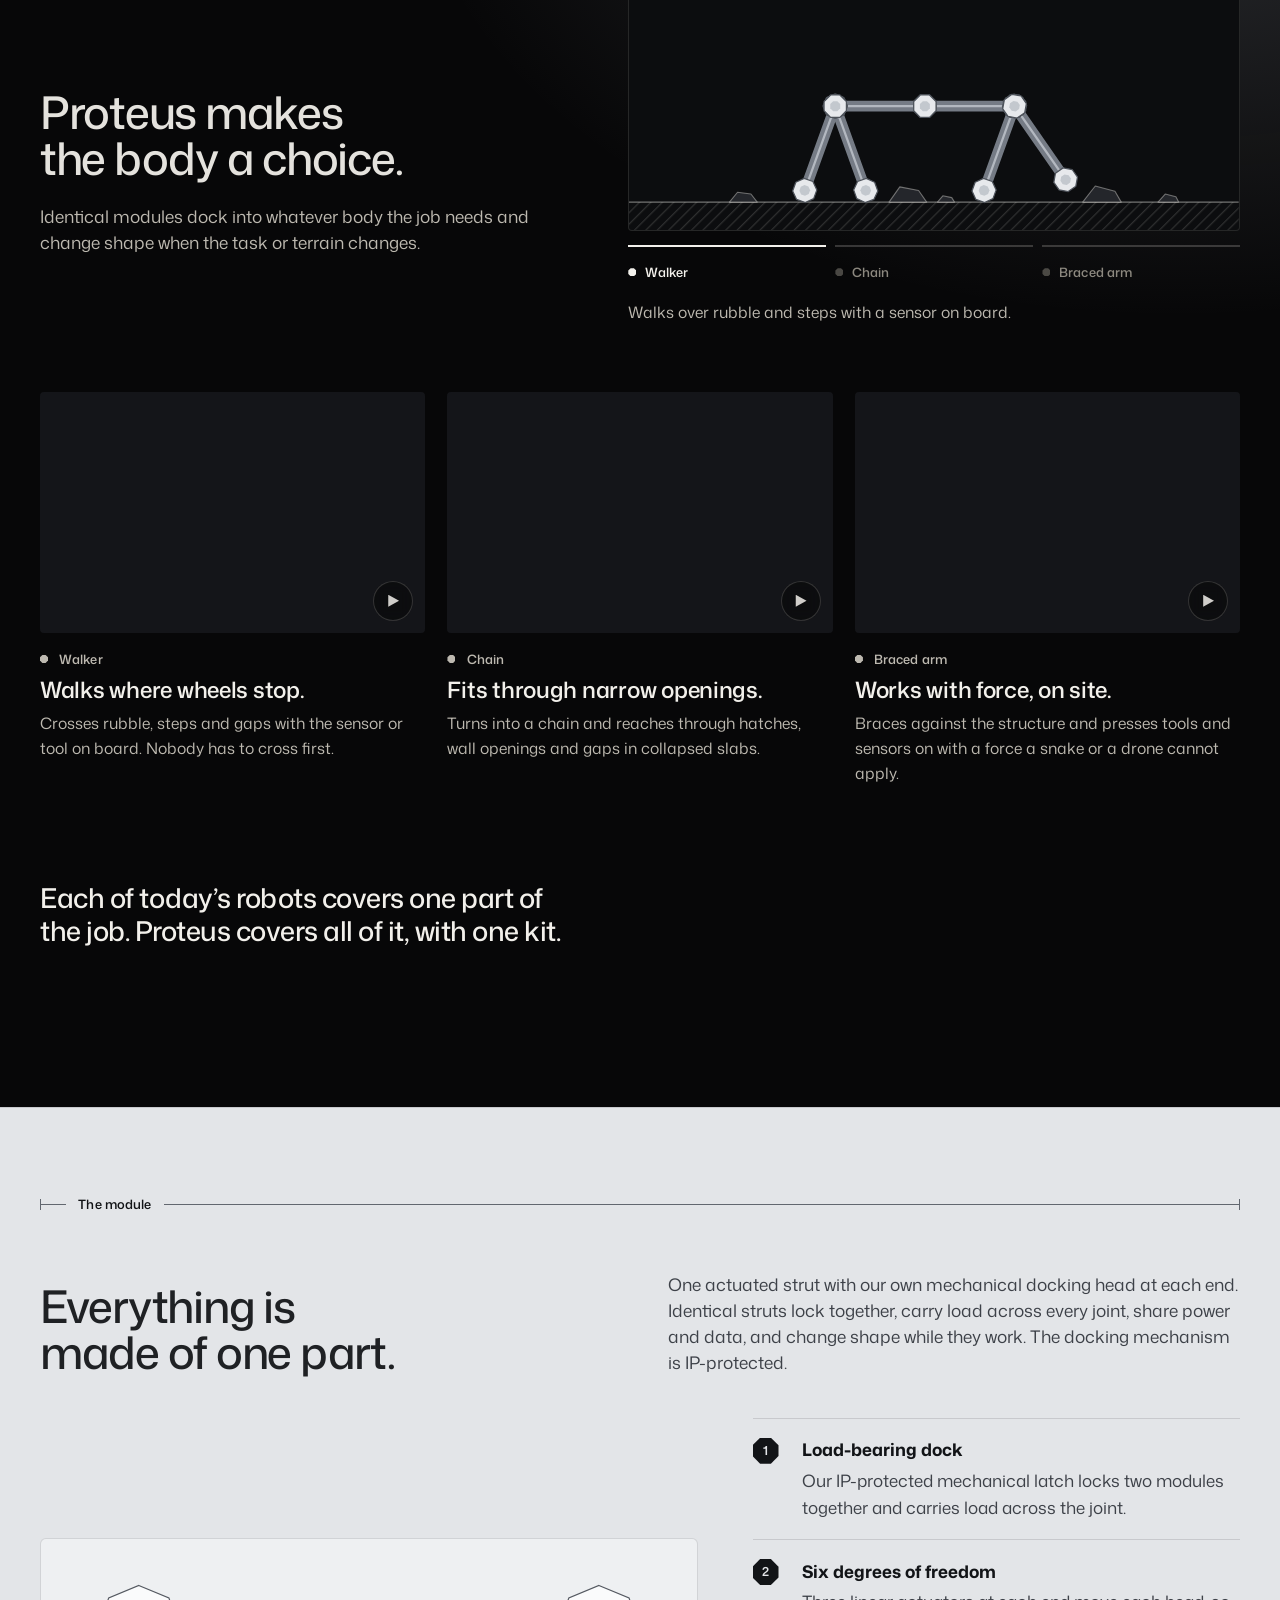
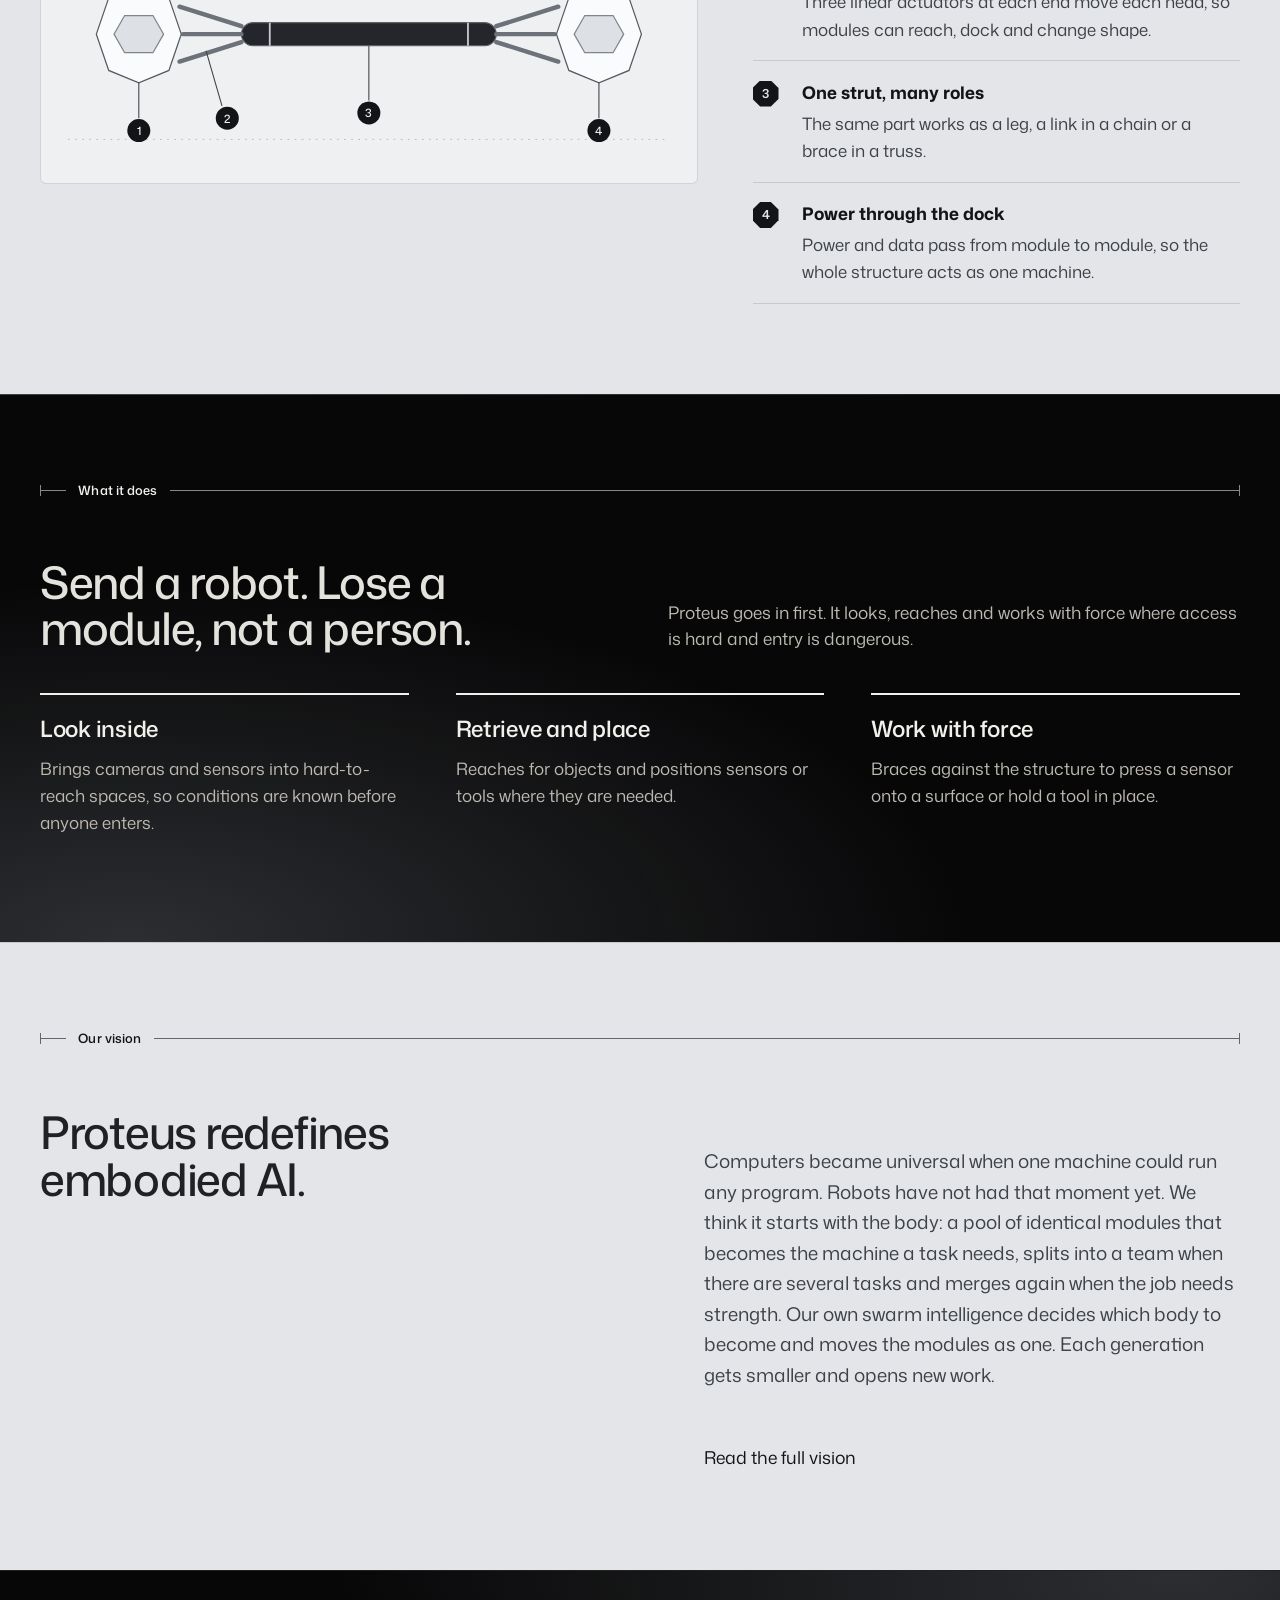
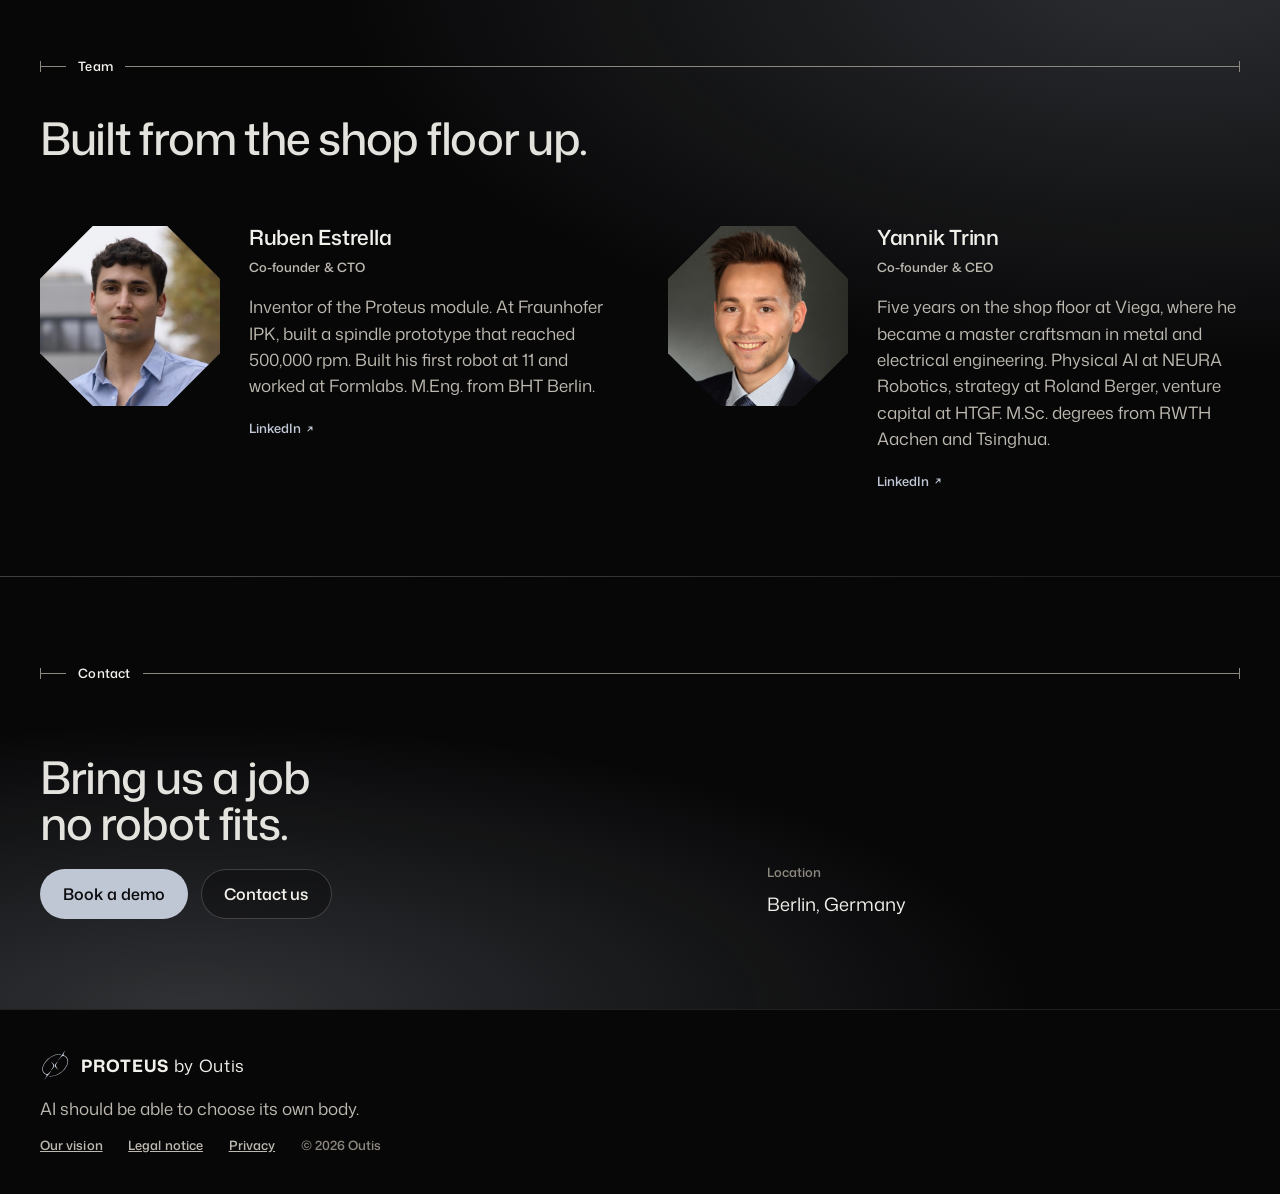
==== commit b1cd1d01: ""Supported by" block: Google for Startups Cloud and AWS Activate in colour, own white strip under th" ====
--- a/index.html
+++ b/index.html
@@ -24,7 +24,7 @@
 <link rel="shortcut icon" href="assets/img/favicon.ico">
 <link rel="preload" href="assets/fonts/mona-sans-latin-standard-normal.woff2" as="font" type="font/woff2" crossorigin>
 <link rel="preload" href="assets/media/v9-hero-1600.jpg" as="image" fetchpriority="high">
-<link rel="stylesheet" href="assets/css/site.css?v=47">
+<link rel="stylesheet" href="assets/css/site.css?v=48">
 <link rel="stylesheet" href="assets/css/vision.css?v=10">
 <script>document.documentElement.classList.add('js');</script>
 </head>
@@ -102,14 +102,18 @@
         <li><img src="assets/logos/rwth-wzl.png" alt="" width="520" height="73" style="--h:28px" decoding="async"></li>
       </ul>
     </div>
-    <div class="logos__programs">
-      <p class="logos__label mono">Accepted into<span>startup programs</span></p>
-      <div class="logos__programs-list">
-        <img src="assets/logos/google-for-startups-cloud-white.png" alt="Google for Startups Cloud Program" width="446" height="96" style="--h:30px" decoding="async">
-        <img src="assets/logos/aws-activate-white.png" alt="AWS Activate" width="355" height="96" style="--h:30px" decoding="async">
-      </div>
-    </div>
-  </div>
+  </div>
+  </div>
+</section>
+
+<!-- STARTUP PROGRAMS -->
+<section class="programs" aria-label="Startup programs">
+  <div class="wrap programs__inner">
+    <p class="programs__label">Supported by</p>
+    <ul class="programs__list">
+      <li><img src="assets/logos/google-for-startups-cloud.png" alt="Google for Startups Cloud Program" width="446" height="96" decoding="async"></li>
+      <li><img src="assets/logos/aws-activate.png" alt="AWS Activate" width="355" height="96" decoding="async"></li>
+    </ul>
   </div>
 </section>
 
--- a/assets/css/site.css
+++ b/assets/css/site.css
@@ -627,18 +627,18 @@
 .logos__track img:hover { opacity: 1; }
 .logos__viewport:hover .logos__track { animation-play-state: paused; }
 @keyframes logos-run { to { transform: translateX(-100%); } }
-.logos__programs { grid-column: 1 / -1; display: grid; grid-template-columns: subgrid; align-items: center; border-top: 1px solid var(--line); padding-top: 1.3rem; }
-.logos__programs .logos__label { white-space: nowrap; }
-.logos__programs-list { display: flex; flex-wrap: wrap; align-items: center; gap: 1rem 3rem; }
-.logos__programs img { display: block; height: var(--h); width: auto; opacity: 0.88; }
+/* startup programs: own light block under the hero, logos in original colours */
+.programs { background: #fff; color: #15161a; border-bottom: 1px solid rgba(21, 22, 26, 0.1); }
+.programs__inner { display: flex; flex-wrap: wrap; align-items: center; justify-content: center; gap: 1rem 3.2rem; padding-block: 1.6rem; }
+.programs__label { margin: 0; font-size: 0.82rem; letter-spacing: 0.14em; text-transform: uppercase; color: #6f6b63; }
+.programs__list { display: flex; flex-wrap: wrap; align-items: center; justify-content: center; gap: 1.2rem 3.2rem; margin: 0; padding: 0; list-style: none; }
+.programs__list img { display: block; height: 36px; width: auto; }
+@media (max-width: 760px) { .programs__inner { gap: 0.9rem 2rem; padding-block: 1.3rem; } .programs__list { gap: 1rem 2rem; } .programs__list img { height: 30px; } }
 @media (max-width: 760px) {
   .logos__inner { grid-template-columns: minmax(0, 1fr) auto; padding-block: 1.2rem calc(1.2rem + env(safe-area-inset-bottom, 0px)); }
   .logos__viewport { grid-column: 1 / -1; grid-row: 2; }
   .logos__track { gap: 3rem; padding-right: 3rem; animation-duration: 40s; }
   .logos__track img { height: calc(var(--h) * 0.8); }
-  .logos__programs { grid-row: 3; padding-top: 1rem; column-gap: 1rem; }
-  .logos__programs-list { gap: 0.8rem 1.4rem; }
-  .logos__programs img { height: calc(var(--h) * 0.75); }
 }
 @media (prefers-reduced-motion: reduce) {
   .logos__track { animation: none; flex-wrap: wrap; flex-shrink: 1; justify-content: center; row-gap: 1.6rem; padding-right: 0; }
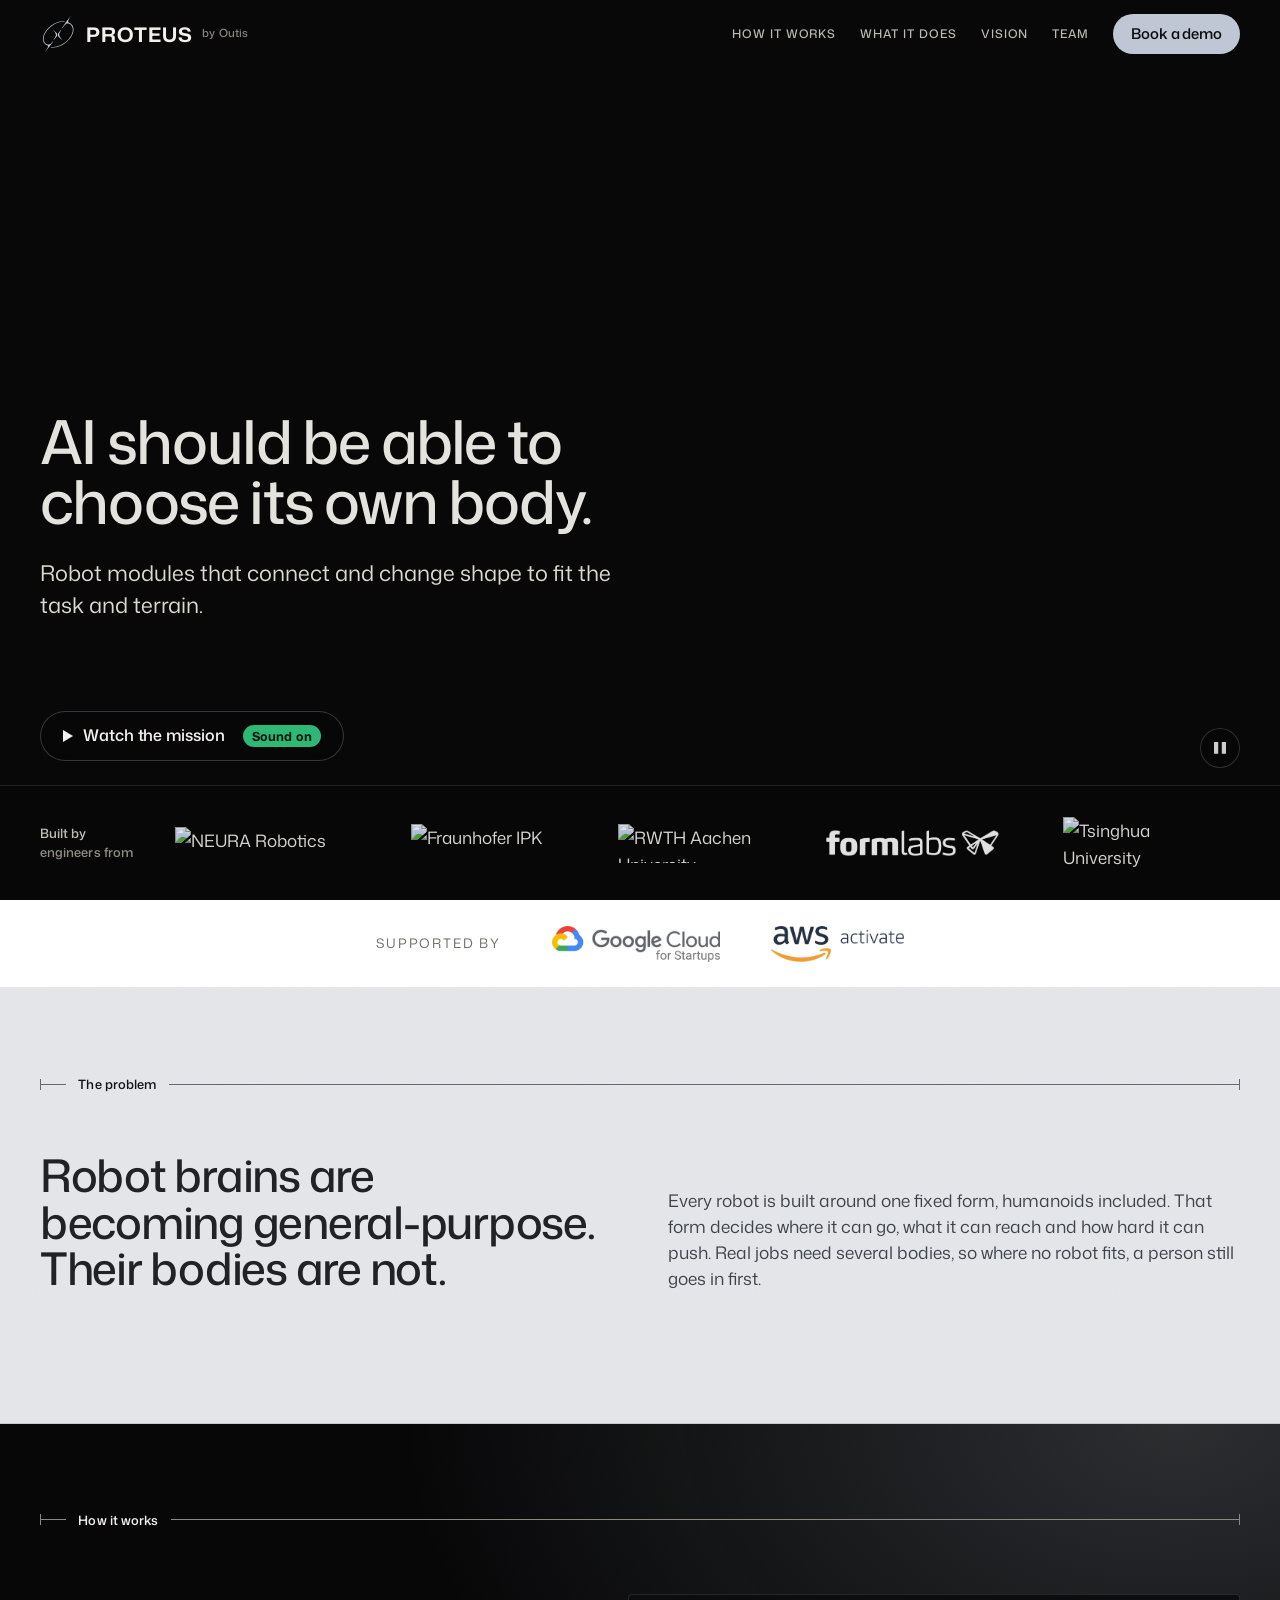
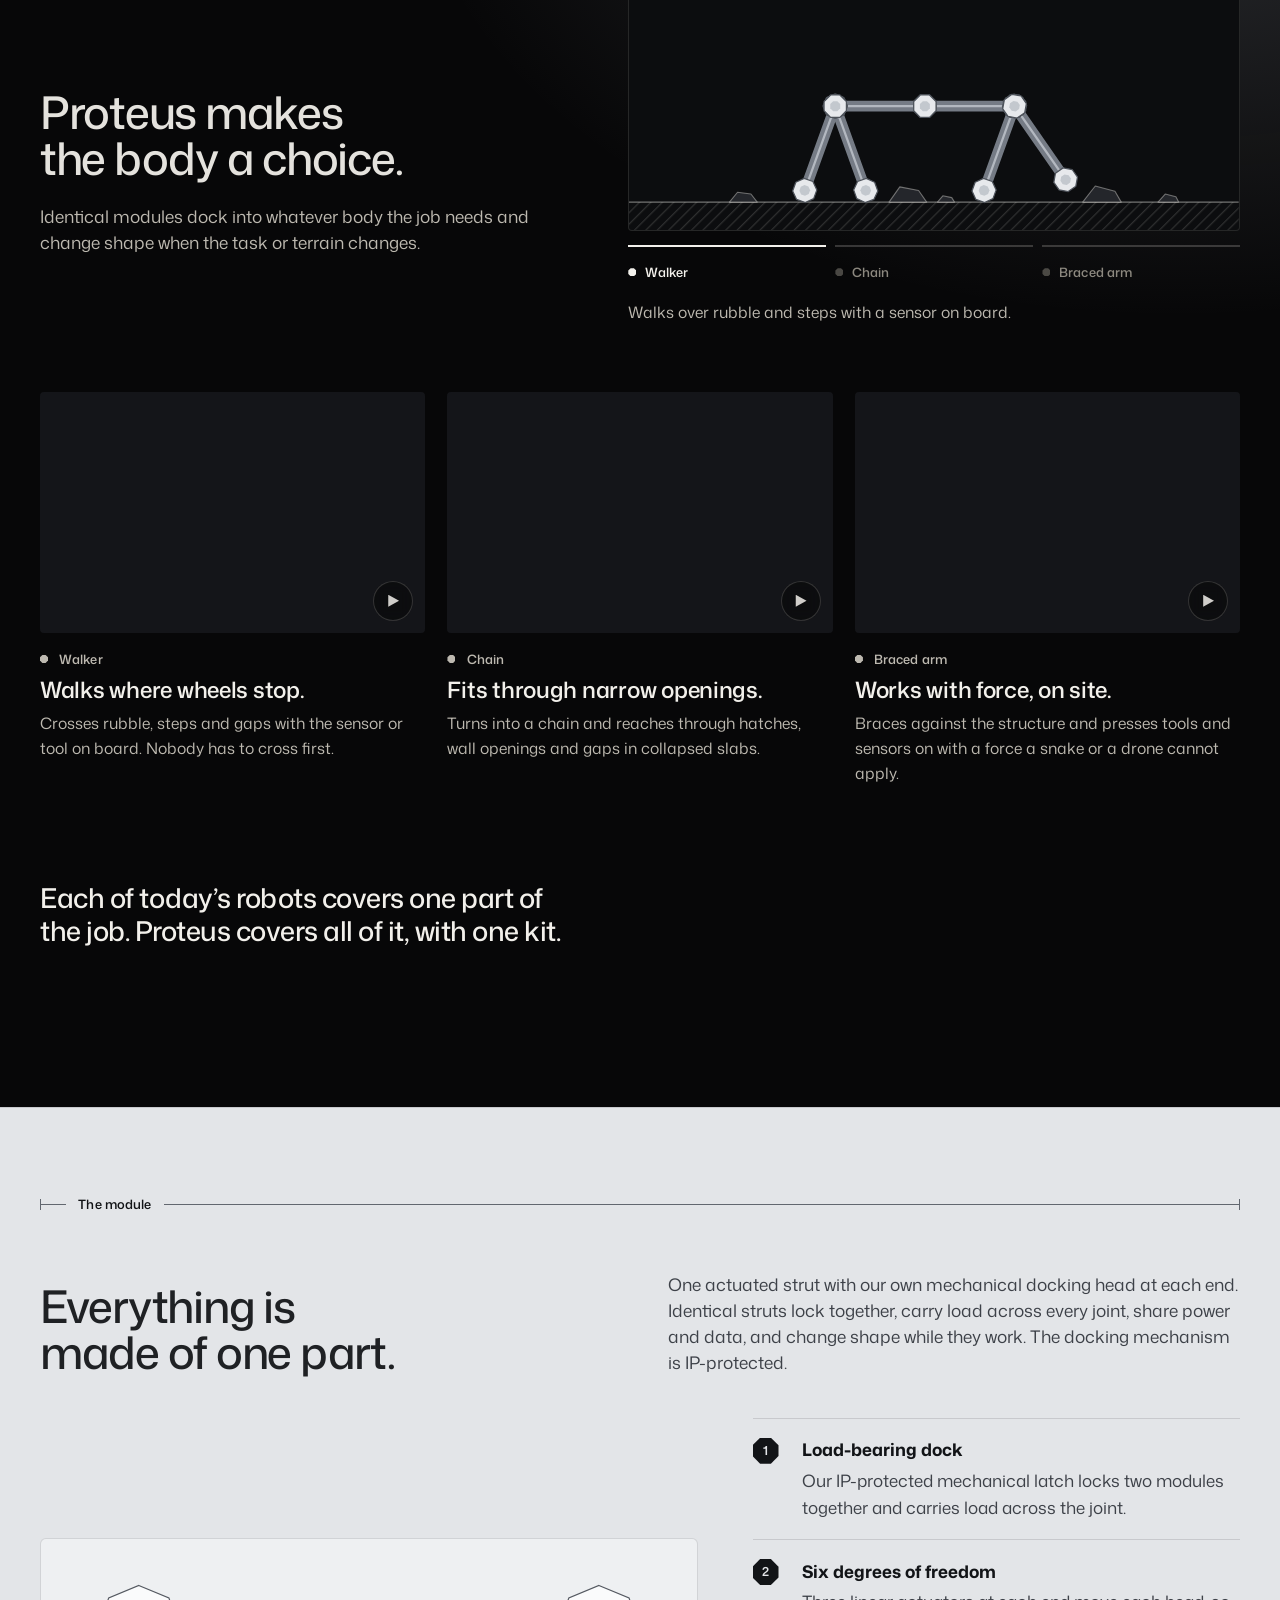
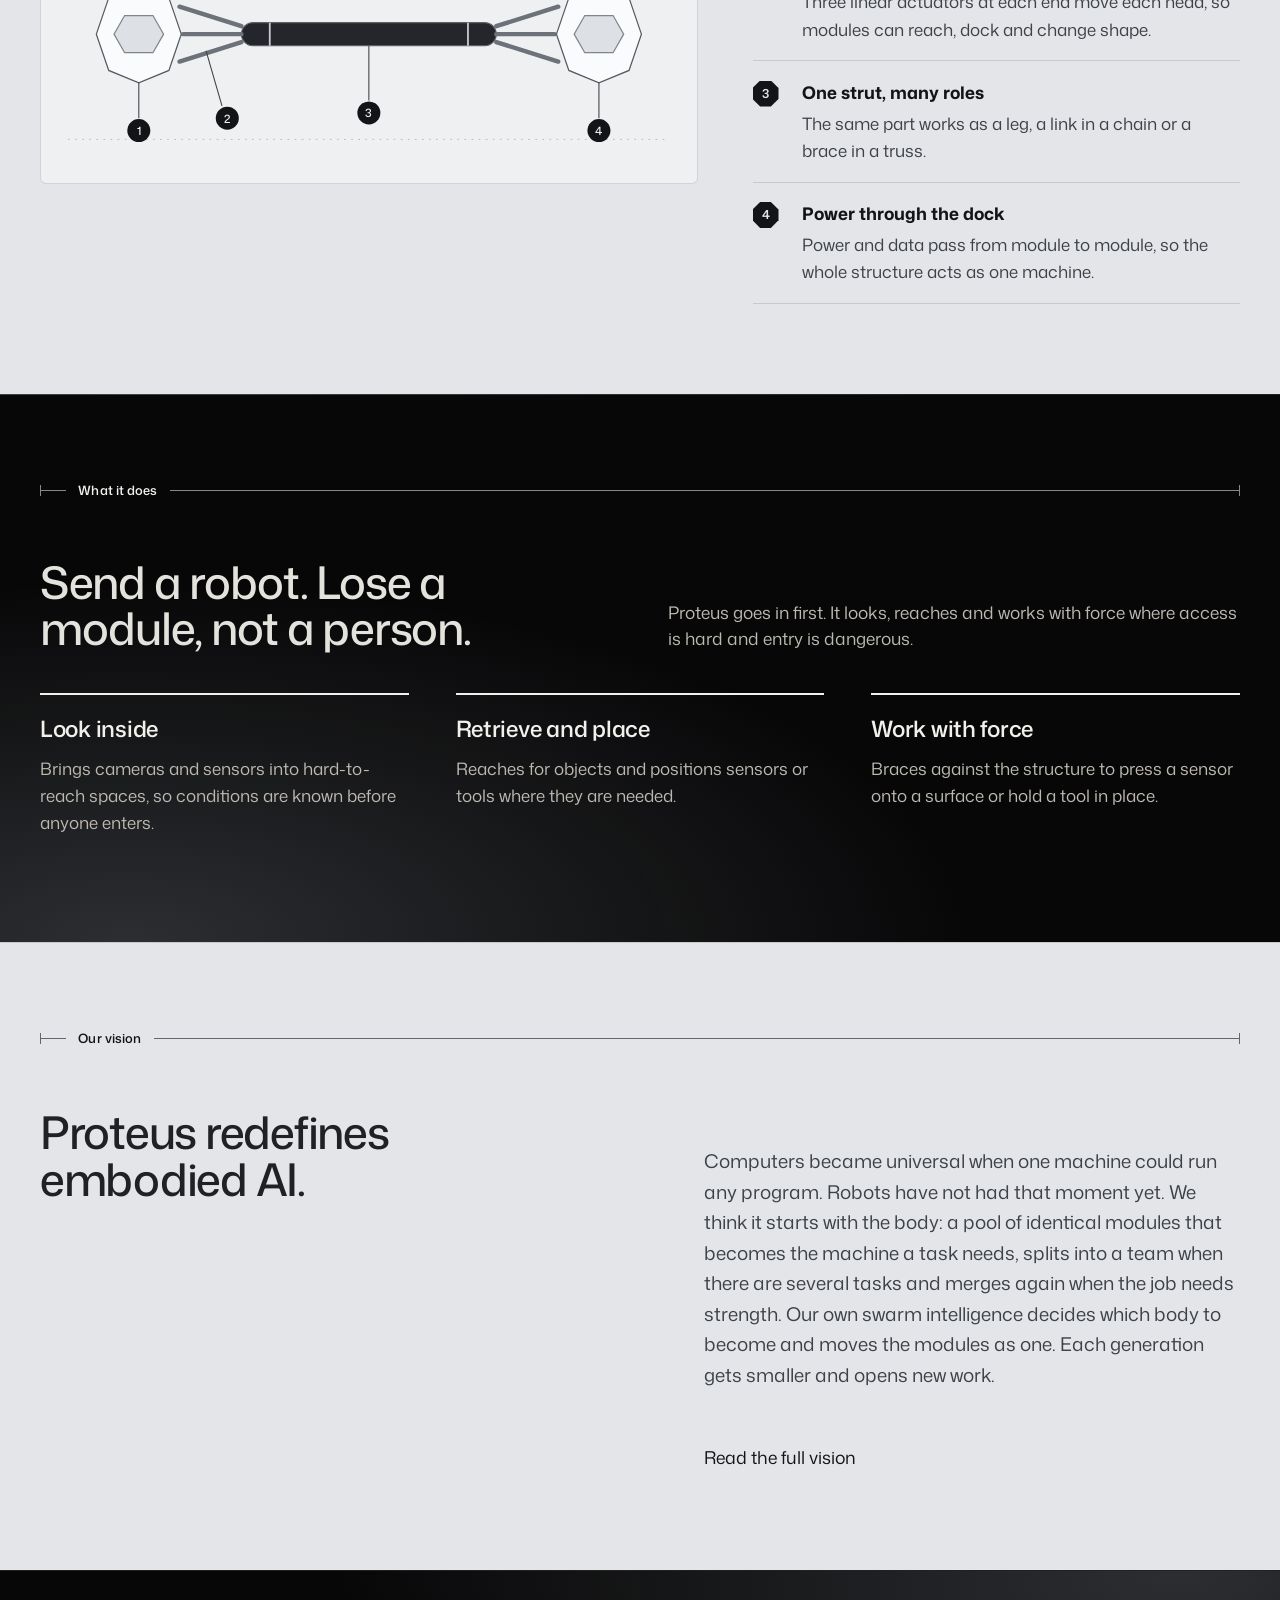
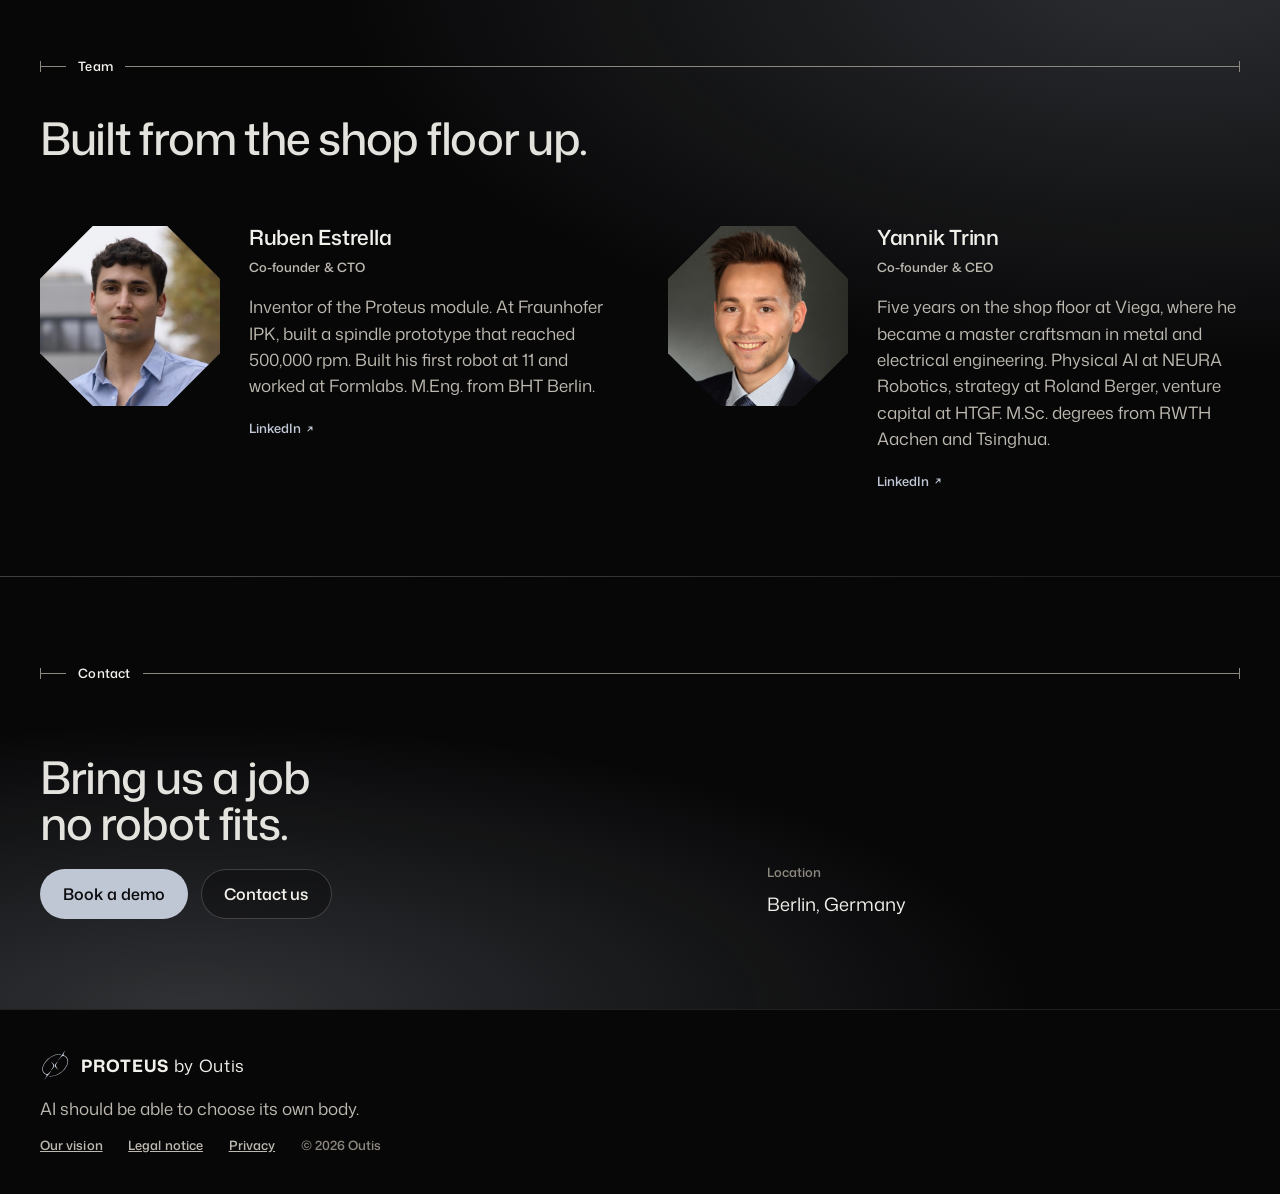
==== commit a48cf5e3: "Logo band: keep the five strongest (NEURA, Fraunhofer IPK, RWTH, Formlabs, Tsinghua), static from 12" ====
--- a/index.html
+++ b/index.html
@@ -24,7 +24,7 @@
 <link rel="shortcut icon" href="assets/img/favicon.ico">
 <link rel="preload" href="assets/fonts/mona-sans-latin-standard-normal.woff2" as="font" type="font/woff2" crossorigin>
 <link rel="preload" href="assets/media/v9-hero-1600.jpg" as="image" fetchpriority="high">
-<link rel="stylesheet" href="assets/css/site.css?v=48">
+<link rel="stylesheet" href="assets/css/site.css?v=49">
 <link rel="stylesheet" href="assets/css/vision.css?v=10">
 <script>document.documentElement.classList.add('js');</script>
 </head>
@@ -76,30 +76,18 @@
     <p class="logos__label mono" id="logos-title">Built by<span>engineers from</span></p>
     <div class="logos__viewport">
       <ul class="logos__track">
-        <li><img src="assets/logos/rwth.png" alt="RWTH Aachen University" width="355" height="96" style="--h:39px" decoding="async"></li>
         <li><img src="assets/logos/neura.png" alt="NEURA Robotics" width="519" height="96" style="--h:32px" decoding="async"></li>
         <li><img src="assets/logos/fraunhofer-ipk.png" alt="Fraunhofer IPK" width="352" height="96" style="--h:39px" decoding="async"></li>
+        <li><img src="assets/logos/rwth.png" alt="RWTH Aachen University" width="355" height="96" style="--h:39px" decoding="async"></li>
+        <li><img src="assets/logos/formlabs.png" alt="Formlabs" width="459" height="69" style="--h:26px" decoding="async"></li>
         <li><img src="assets/logos/tsinghua.png" alt="Tsinghua University" width="245" height="96" style="--h:53px" decoding="async"></li>
-        <li><img src="assets/logos/roland-berger.png" alt="Roland Berger" width="202" height="96" style="--h:46px" decoding="async"></li>
-        <li><img src="assets/logos/viega.png" alt="Viega" width="235" height="96" style="--h:38px" decoding="async"></li>
-        <li><img src="assets/logos/htgf.png" alt="HTGF" width="177" height="56" style="--h:26px" decoding="async"></li>
-        <li><img src="assets/logos/bht.png" alt="Berliner Hochschule für Technik" width="276" height="96" style="--h:45px" decoding="async"></li>
-        <li><img src="assets/logos/formlabs.png" alt="Formlabs" width="459" height="69" style="--h:26px" decoding="async"></li>
-        <li><img src="assets/logos/hkust.png" alt="HKUST" width="306" height="96" style="--h:49px" decoding="async"></li>
-        <li><img src="assets/logos/rwth-wzl.png" alt="WZL of RWTH Aachen University" width="520" height="73" style="--h:28px" decoding="async"></li>
       </ul>
       <ul class="logos__track" aria-hidden="true">
-        <li><img src="assets/logos/rwth.png" alt="" width="355" height="96" style="--h:39px" decoding="async"></li>
         <li><img src="assets/logos/neura.png" alt="" width="519" height="96" style="--h:32px" decoding="async"></li>
         <li><img src="assets/logos/fraunhofer-ipk.png" alt="" width="352" height="96" style="--h:39px" decoding="async"></li>
+        <li><img src="assets/logos/rwth.png" alt="" width="355" height="96" style="--h:39px" decoding="async"></li>
+        <li><img src="assets/logos/formlabs.png" alt="" width="459" height="69" style="--h:26px" decoding="async"></li>
         <li><img src="assets/logos/tsinghua.png" alt="" width="245" height="96" style="--h:53px" decoding="async"></li>
-        <li><img src="assets/logos/roland-berger.png" alt="" width="202" height="96" style="--h:46px" decoding="async"></li>
-        <li><img src="assets/logos/viega.png" alt="" width="235" height="96" style="--h:38px" decoding="async"></li>
-        <li><img src="assets/logos/htgf.png" alt="" width="177" height="56" style="--h:26px" decoding="async"></li>
-        <li><img src="assets/logos/bht.png" alt="" width="276" height="96" style="--h:45px" decoding="async"></li>
-        <li><img src="assets/logos/formlabs.png" alt="" width="459" height="69" style="--h:26px" decoding="async"></li>
-        <li><img src="assets/logos/hkust.png" alt="" width="306" height="96" style="--h:49px" decoding="async"></li>
-        <li><img src="assets/logos/rwth-wzl.png" alt="" width="520" height="73" style="--h:28px" decoding="async"></li>
       </ul>
     </div>
   </div>
--- a/assets/css/site.css
+++ b/assets/css/site.css
@@ -627,6 +627,12 @@
 .logos__track img:hover { opacity: 1; }
 .logos__viewport:hover .logos__track { animation-play-state: paused; }
 @keyframes logos-run { to { transform: translateX(-100%); } }
+/* five strongest logos: static and all visible on wide screens, marquee below that */
+@media (min-width: 1200px) {
+  .logos__viewport { -webkit-mask-image: none; mask-image: none; }
+  .logos__track { animation: none; flex: 1 1 auto; flex-shrink: 1; justify-content: space-between; gap: 2rem; padding: 0.4rem 0; }
+  .logos__track[aria-hidden="true"] { display: none; }
+}
 /* startup programs: own light block under the hero, logos in original colours */
 .programs { background: #fff; color: #15161a; border-bottom: 1px solid rgba(21, 22, 26, 0.1); }
 .programs__inner { display: flex; flex-wrap: wrap; align-items: center; justify-content: center; gap: 1rem 3.2rem; padding-block: 1.6rem; }
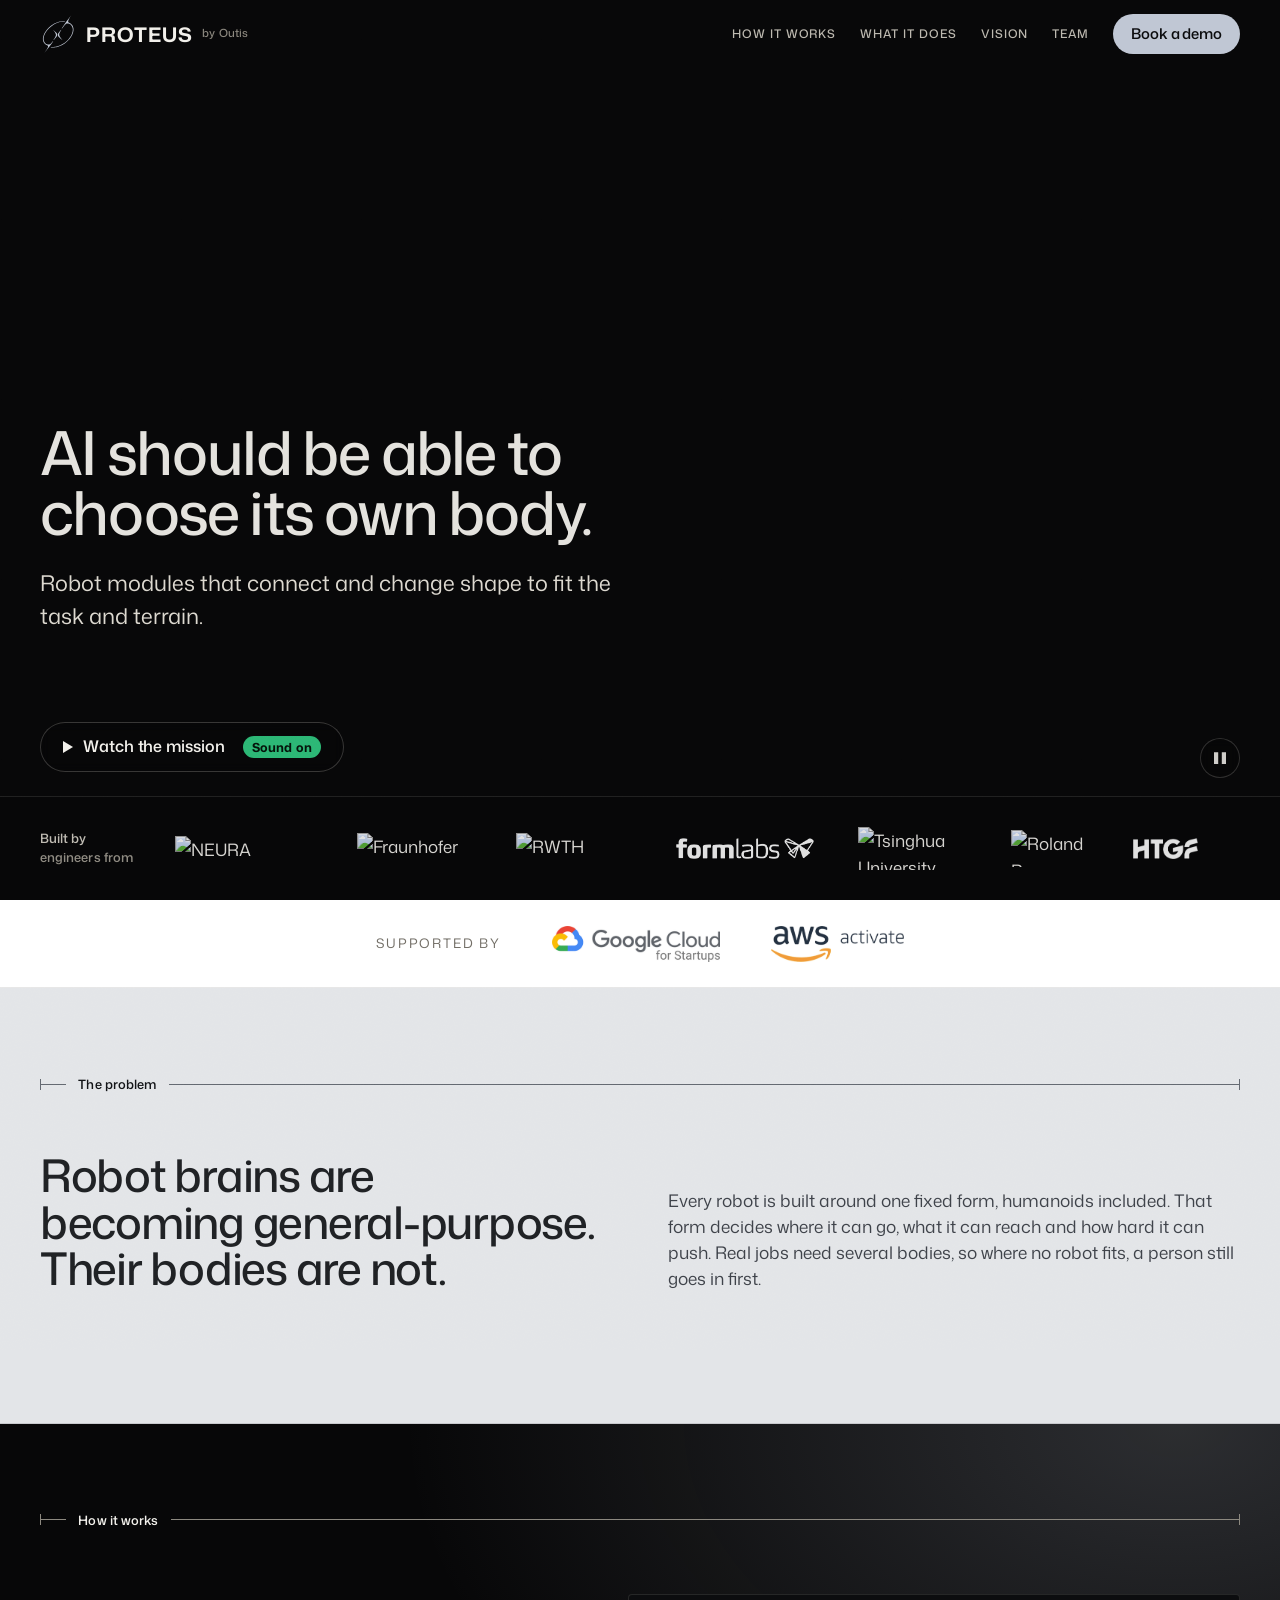
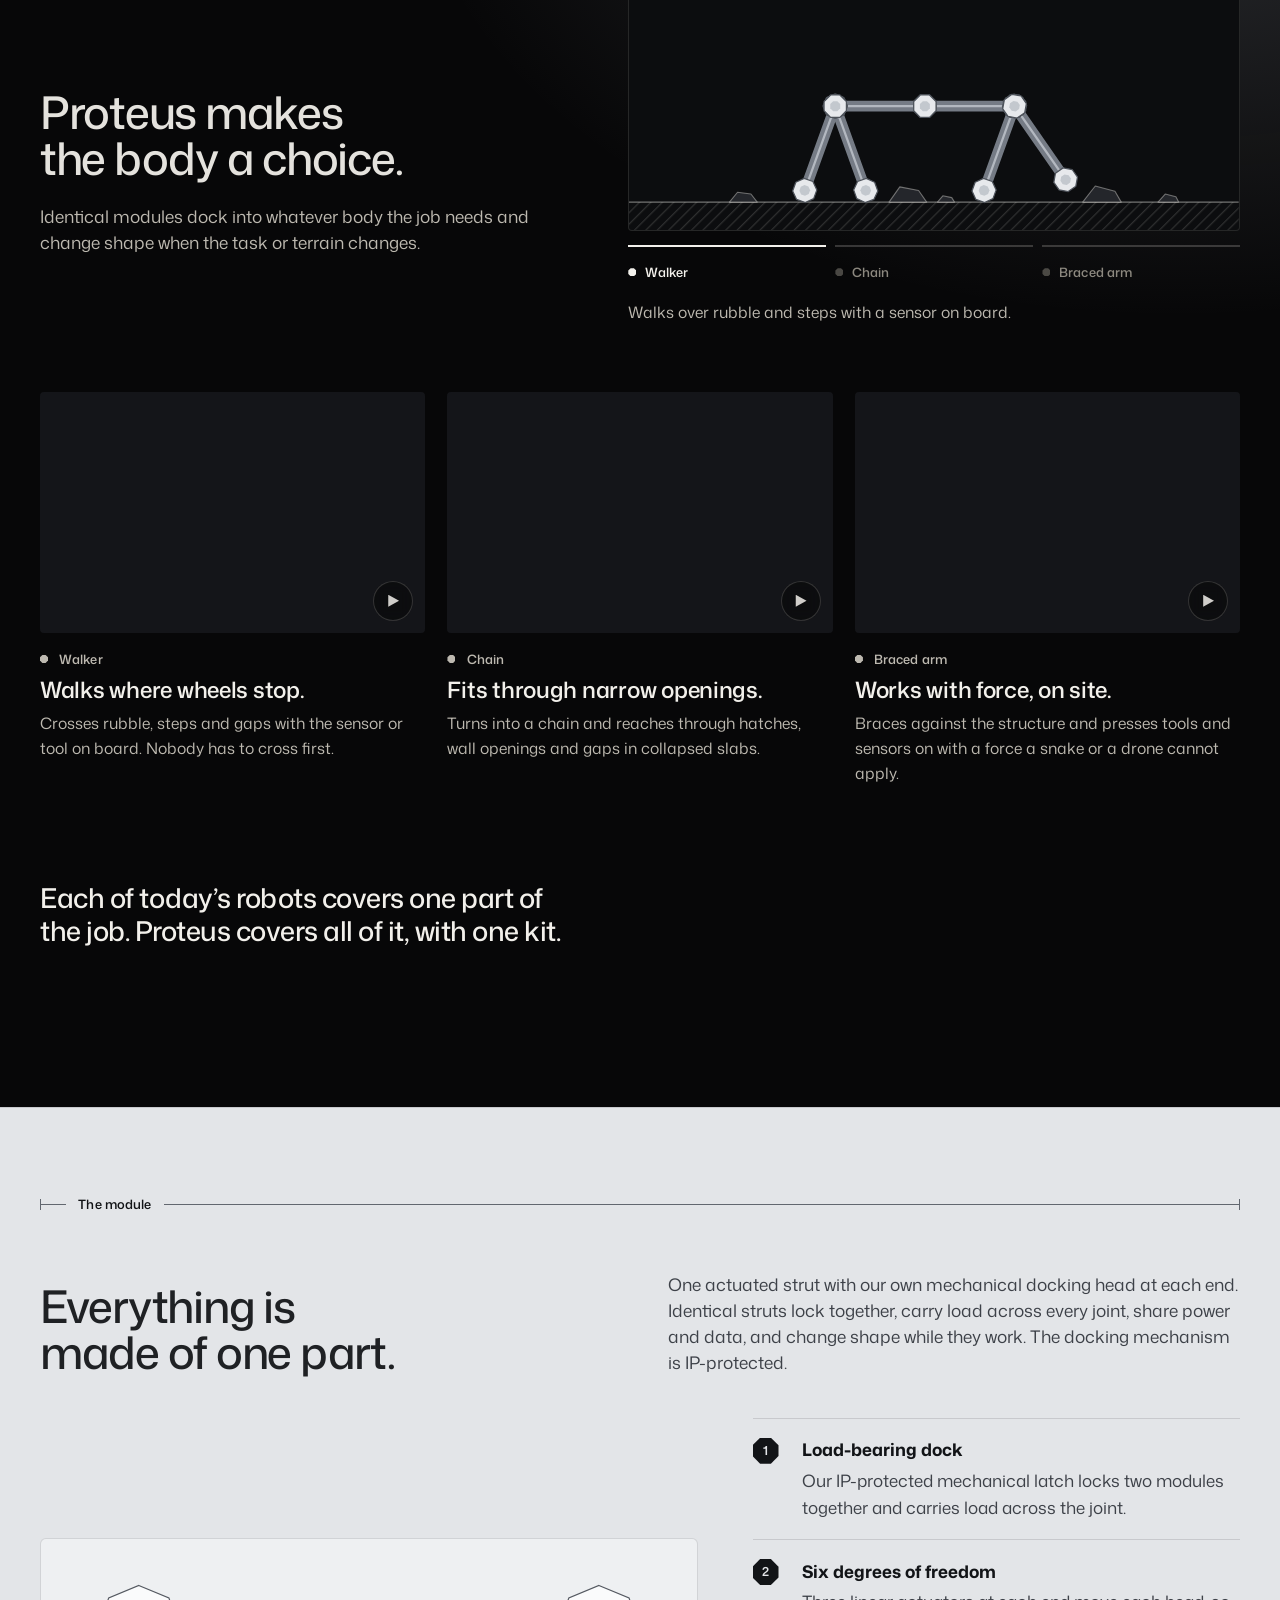
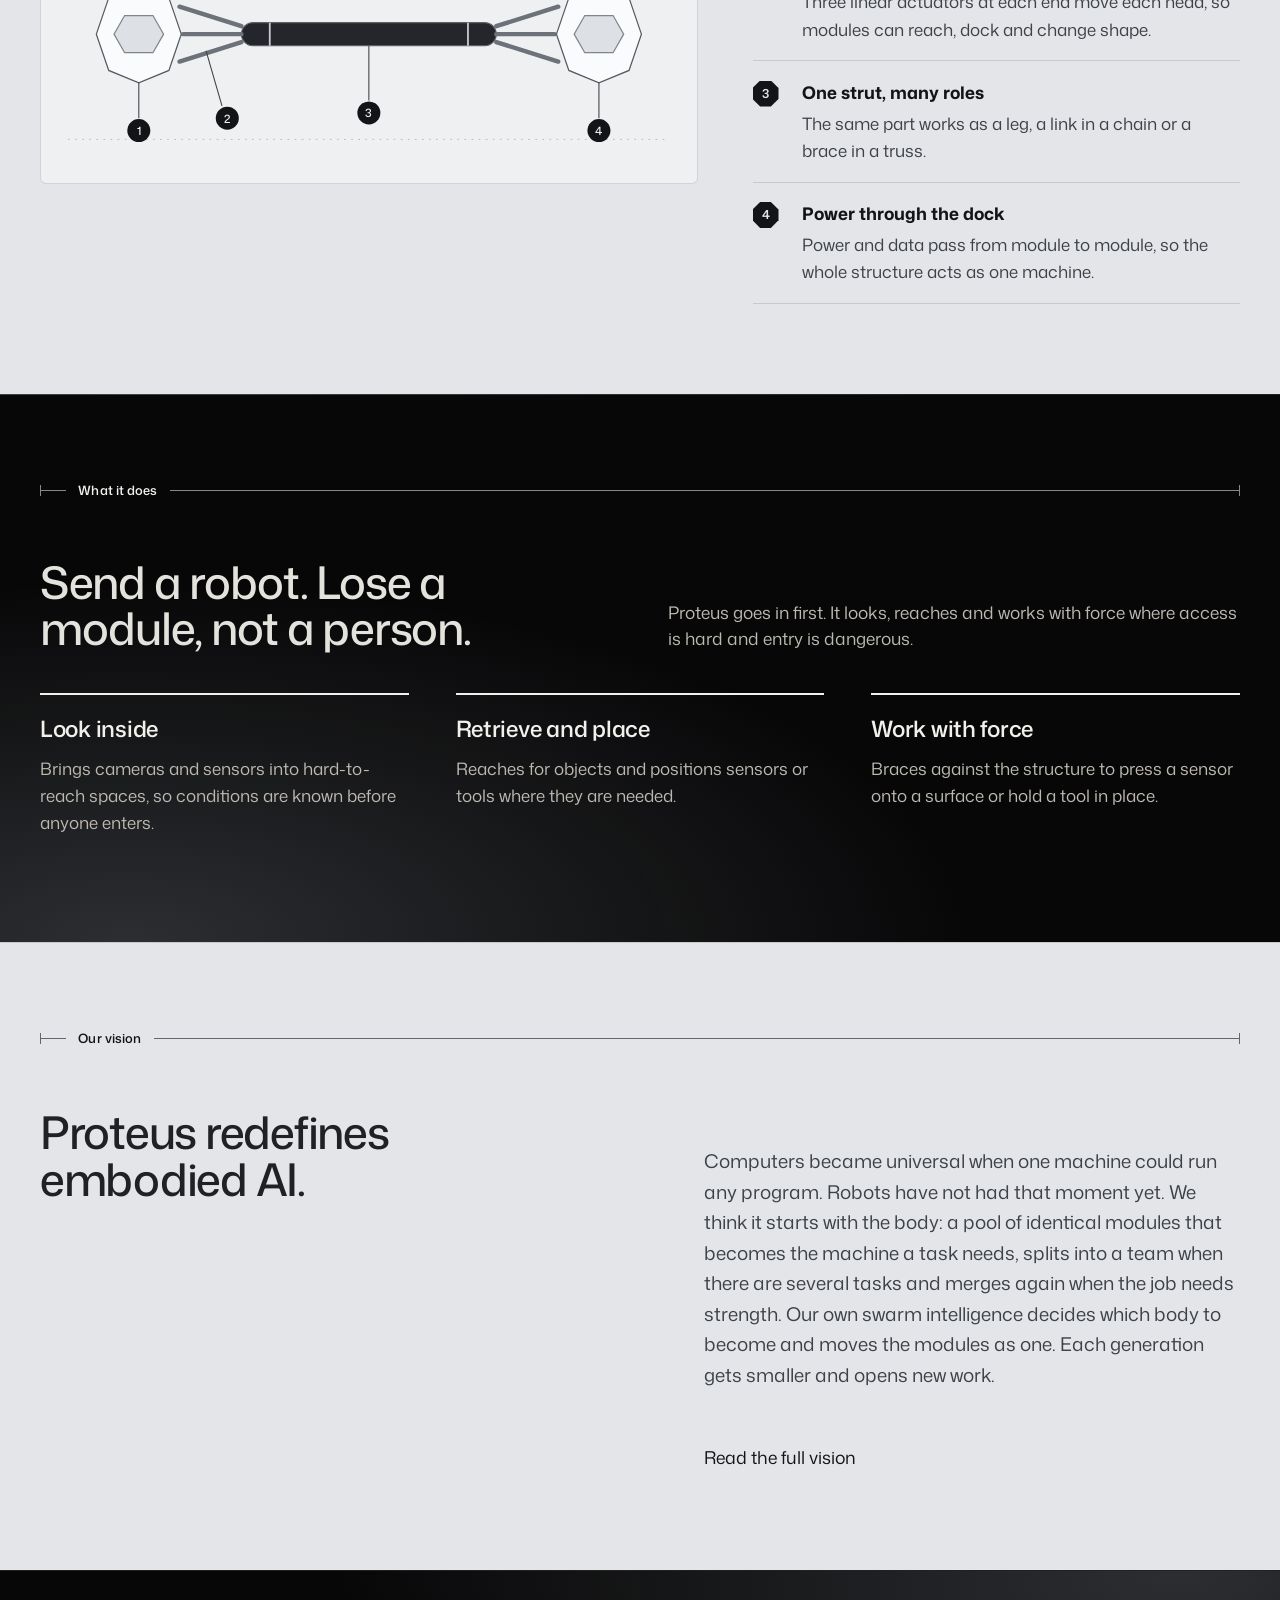
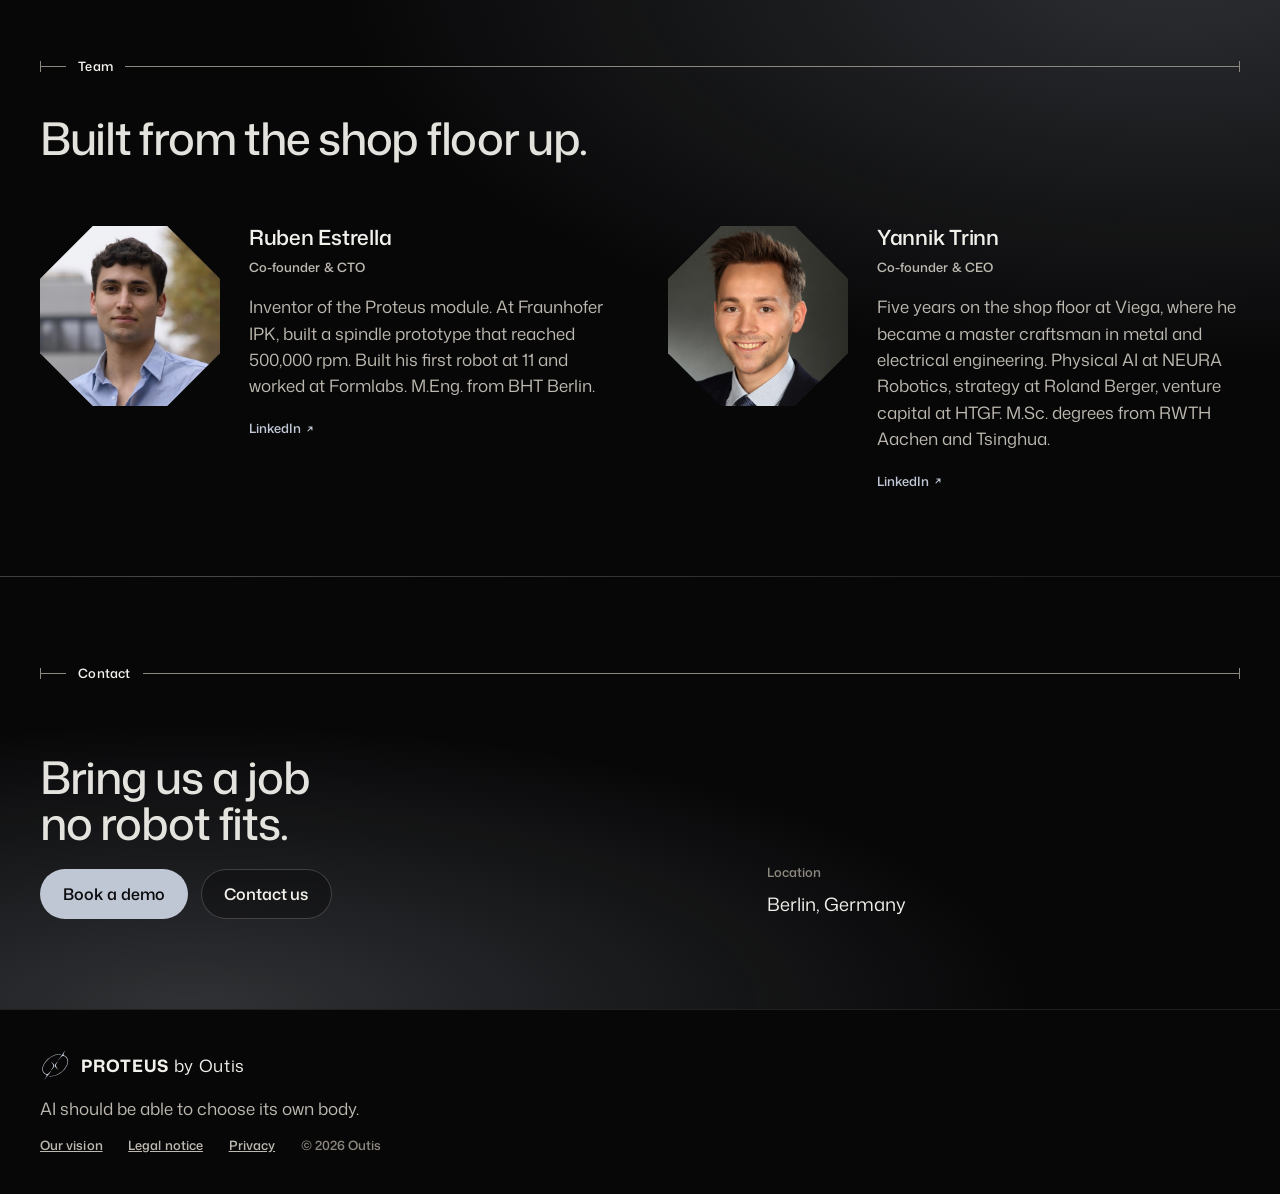
==== commit efdc041d: "Logo band: keep Roland Berger and HTGF; seven logos, static and fully visible from 1200px Co-Authore" ====
--- a/index.html
+++ b/index.html
@@ -81,6 +81,8 @@
         <li><img src="assets/logos/rwth.png" alt="RWTH Aachen University" width="355" height="96" style="--h:39px" decoding="async"></li>
         <li><img src="assets/logos/formlabs.png" alt="Formlabs" width="459" height="69" style="--h:26px" decoding="async"></li>
         <li><img src="assets/logos/tsinghua.png" alt="Tsinghua University" width="245" height="96" style="--h:53px" decoding="async"></li>
+        <li><img src="assets/logos/roland-berger.png" alt="Roland Berger" width="202" height="96" style="--h:46px" decoding="async"></li>
+        <li><img src="assets/logos/htgf.png" alt="HTGF" width="177" height="56" style="--h:26px" decoding="async"></li>
       </ul>
       <ul class="logos__track" aria-hidden="true">
         <li><img src="assets/logos/neura.png" alt="" width="519" height="96" style="--h:32px" decoding="async"></li>
@@ -88,6 +90,8 @@
         <li><img src="assets/logos/rwth.png" alt="" width="355" height="96" style="--h:39px" decoding="async"></li>
         <li><img src="assets/logos/formlabs.png" alt="" width="459" height="69" style="--h:26px" decoding="async"></li>
         <li><img src="assets/logos/tsinghua.png" alt="" width="245" height="96" style="--h:53px" decoding="async"></li>
+        <li><img src="assets/logos/roland-berger.png" alt="" width="202" height="96" style="--h:46px" decoding="async"></li>
+        <li><img src="assets/logos/htgf.png" alt="" width="177" height="56" style="--h:26px" decoding="async"></li>
       </ul>
     </div>
   </div>
--- a/assets/css/site.css
+++ b/assets/css/site.css
@@ -627,10 +627,11 @@
 .logos__track img:hover { opacity: 1; }
 .logos__viewport:hover .logos__track { animation-play-state: paused; }
 @keyframes logos-run { to { transform: translateX(-100%); } }
-/* five strongest logos: static and all visible on wide screens, marquee below that */
+/* seven logos: static and all visible on wide screens, marquee below that */
 @media (min-width: 1200px) {
   .logos__viewport { -webkit-mask-image: none; mask-image: none; }
-  .logos__track { animation: none; flex: 1 1 auto; flex-shrink: 1; justify-content: space-between; gap: 2rem; padding: 0.4rem 0; }
+  .logos__track { animation: none; flex: 1 1 auto; flex-shrink: 1; justify-content: space-between; gap: 1.6rem; padding: 0.4rem 0; }
+  .logos__track img { height: calc(var(--h) * 0.8); }
   .logos__track[aria-hidden="true"] { display: none; }
 }
 /* startup programs: own light block under the hero, logos in original colours */
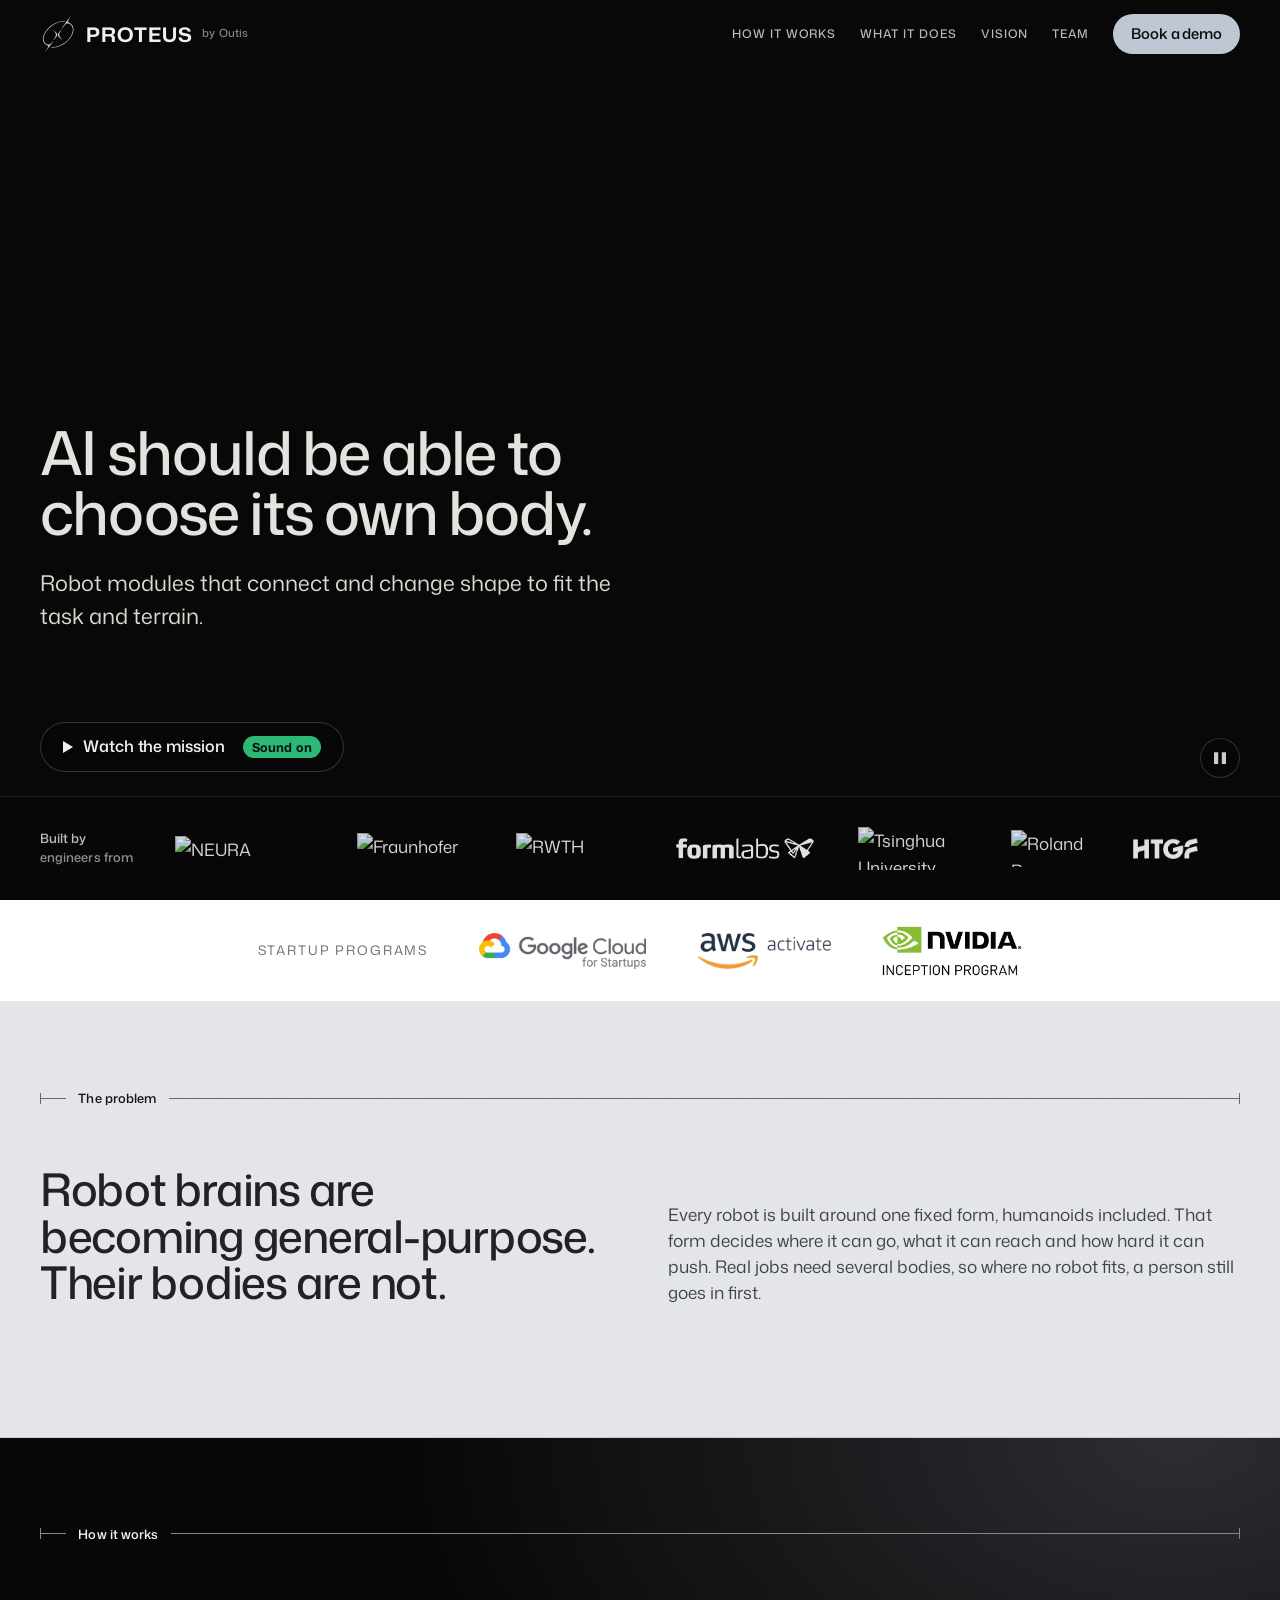
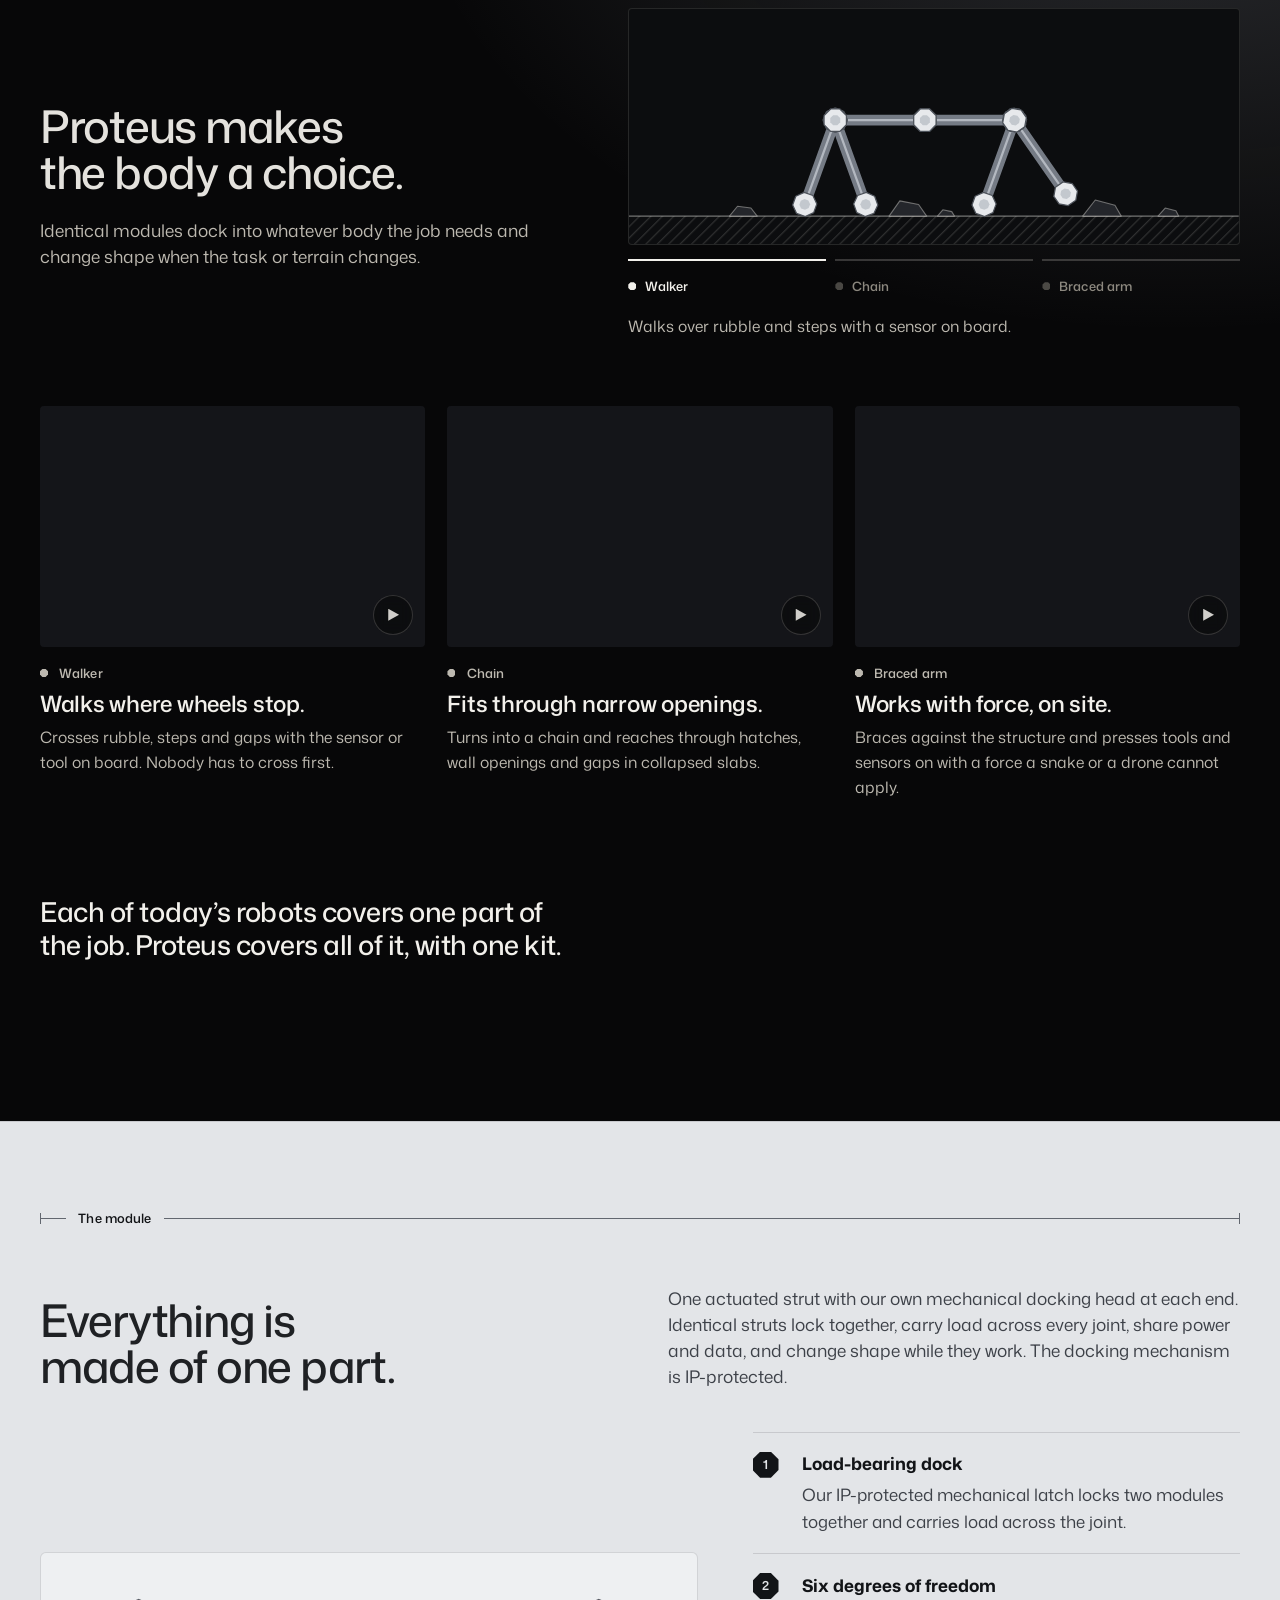
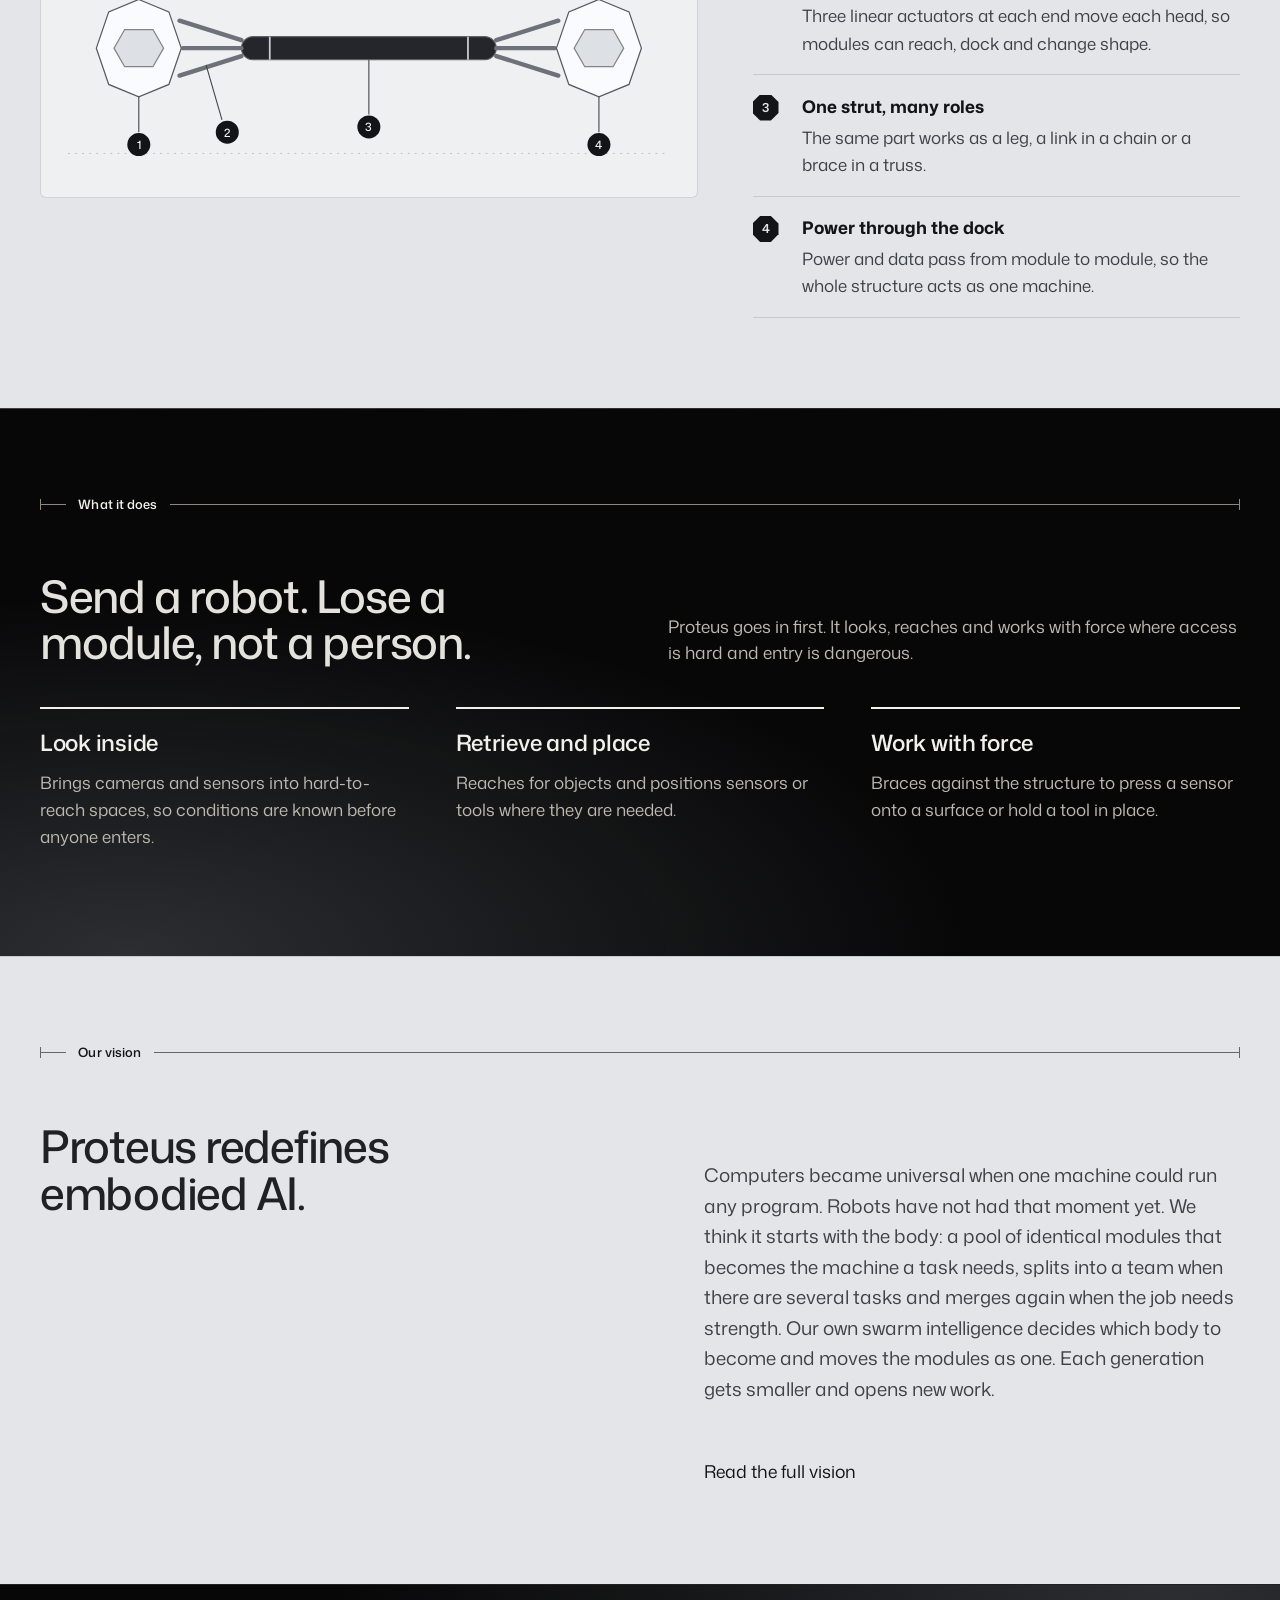
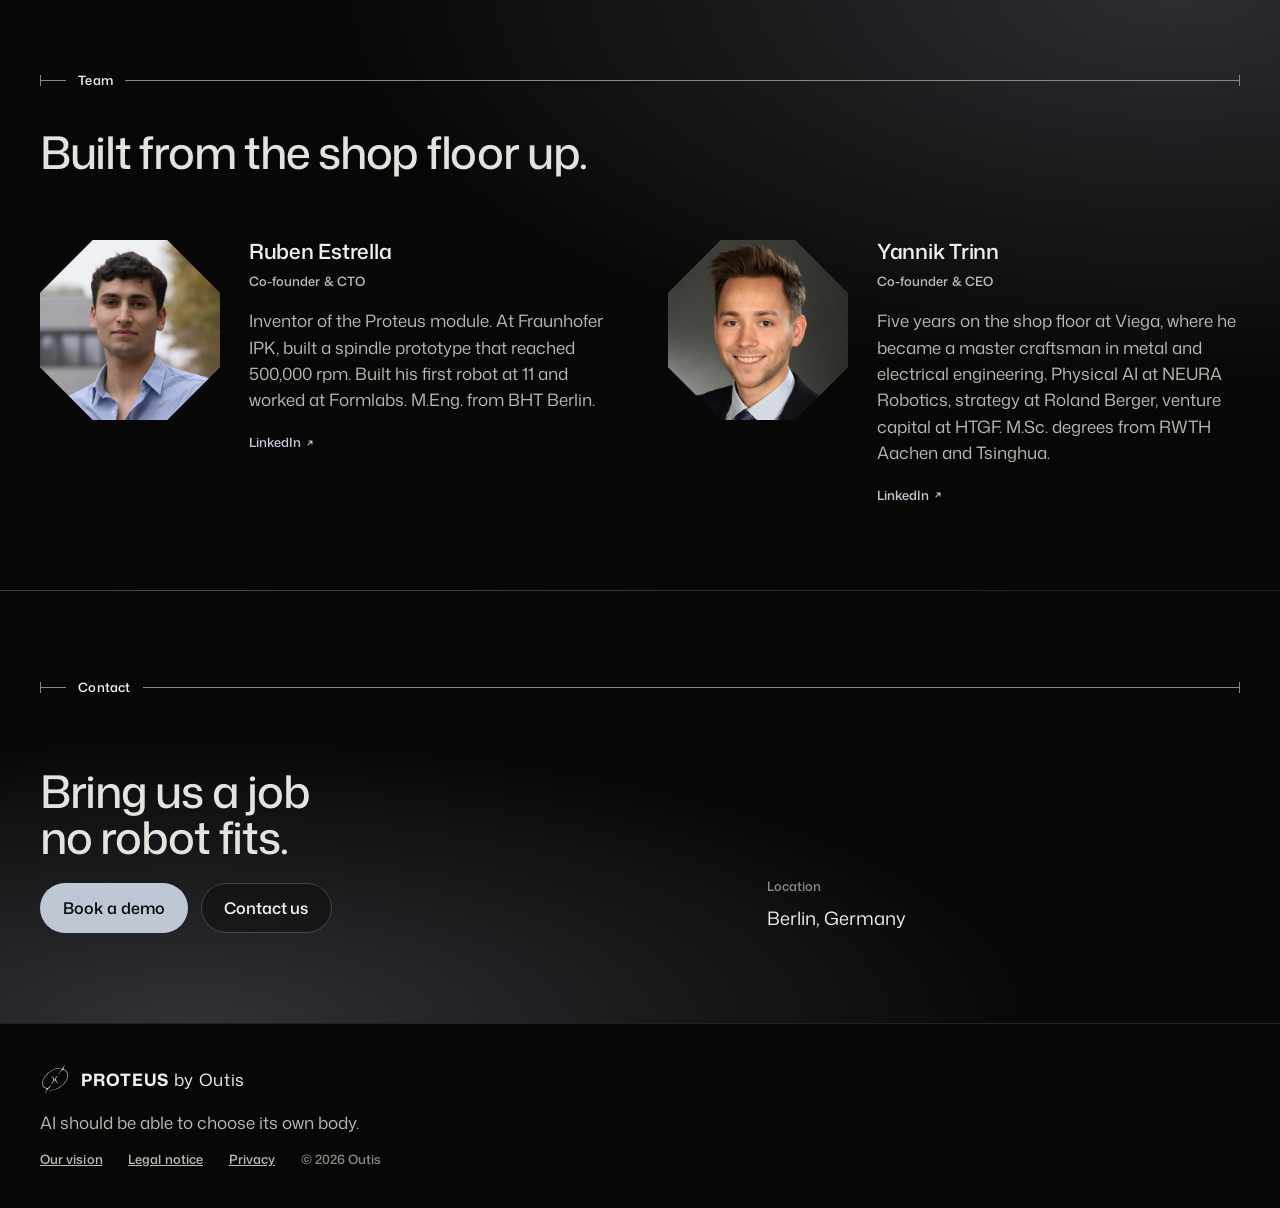
==== commit 8226508e: "Startup programs: add NVIDIA Inception Program badge; label 'Startup programs' instead of 'Supported" ====
--- a/index.html
+++ b/index.html
@@ -24,7 +24,7 @@
 <link rel="shortcut icon" href="assets/img/favicon.ico">
 <link rel="preload" href="assets/fonts/mona-sans-latin-standard-normal.woff2" as="font" type="font/woff2" crossorigin>
 <link rel="preload" href="assets/media/v9-hero-1600.jpg" as="image" fetchpriority="high">
-<link rel="stylesheet" href="assets/css/site.css?v=49">
+<link rel="stylesheet" href="assets/css/site.css?v=50">
 <link rel="stylesheet" href="assets/css/vision.css?v=10">
 <script>document.documentElement.classList.add('js');</script>
 </head>
@@ -101,10 +101,11 @@
 <!-- STARTUP PROGRAMS -->
 <section class="programs" aria-label="Startup programs">
   <div class="wrap programs__inner">
-    <p class="programs__label">Supported by</p>
+    <p class="programs__label">Startup programs</p>
     <ul class="programs__list">
       <li><img src="assets/logos/google-for-startups-cloud.png" alt="Google for Startups Cloud Program" width="446" height="96" decoding="async"></li>
       <li><img src="assets/logos/aws-activate.png" alt="AWS Activate" width="355" height="96" decoding="async"></li>
+      <li><img class="programs__logo--tall" src="assets/logos/nvidia-inception-program.png" alt="NVIDIA Inception Program" width="938" height="334" decoding="async"></li>
     </ul>
   </div>
 </section>
--- a/assets/css/site.css
+++ b/assets/css/site.css
@@ -640,7 +640,9 @@
 .programs__label { margin: 0; font-size: 0.82rem; letter-spacing: 0.14em; text-transform: uppercase; color: #6f6b63; }
 .programs__list { display: flex; flex-wrap: wrap; align-items: center; justify-content: center; gap: 1.2rem 3.2rem; margin: 0; padding: 0; list-style: none; }
 .programs__list img { display: block; height: 36px; width: auto; }
+.programs__list img.programs__logo--tall { height: 50px; }
 @media (max-width: 760px) { .programs__inner { gap: 0.9rem 2rem; padding-block: 1.3rem; } .programs__list { gap: 1rem 2rem; } .programs__list img { height: 30px; } }
+@media (max-width: 760px) { .programs__list img.programs__logo--tall { height: 42px; } }
 @media (max-width: 760px) {
   .logos__inner { grid-template-columns: minmax(0, 1fr) auto; padding-block: 1.2rem calc(1.2rem + env(safe-area-inset-bottom, 0px)); }
   .logos__viewport { grid-column: 1 / -1; grid-row: 2; }
@@ -730,6 +732,7 @@
 .foot__programs-label { color: var(--ink-3); margin-right: 0.2rem; }
 .foot__badge { display: inline-flex; align-items: center; height: 34px; padding: 0 0.75rem; border-radius: 6px; background: #fff; }
 .foot__badge img { display: block; height: 18px; width: auto; }
+.foot__badge img.foot__badge-img--tall { height: 26px; }
 
 /* Team: photo left, text right, two people across the full width */
 .team__grid { grid-template-columns: repeat(2, minmax(0, 1fr)); gap: 2.4rem 3.5rem; }
